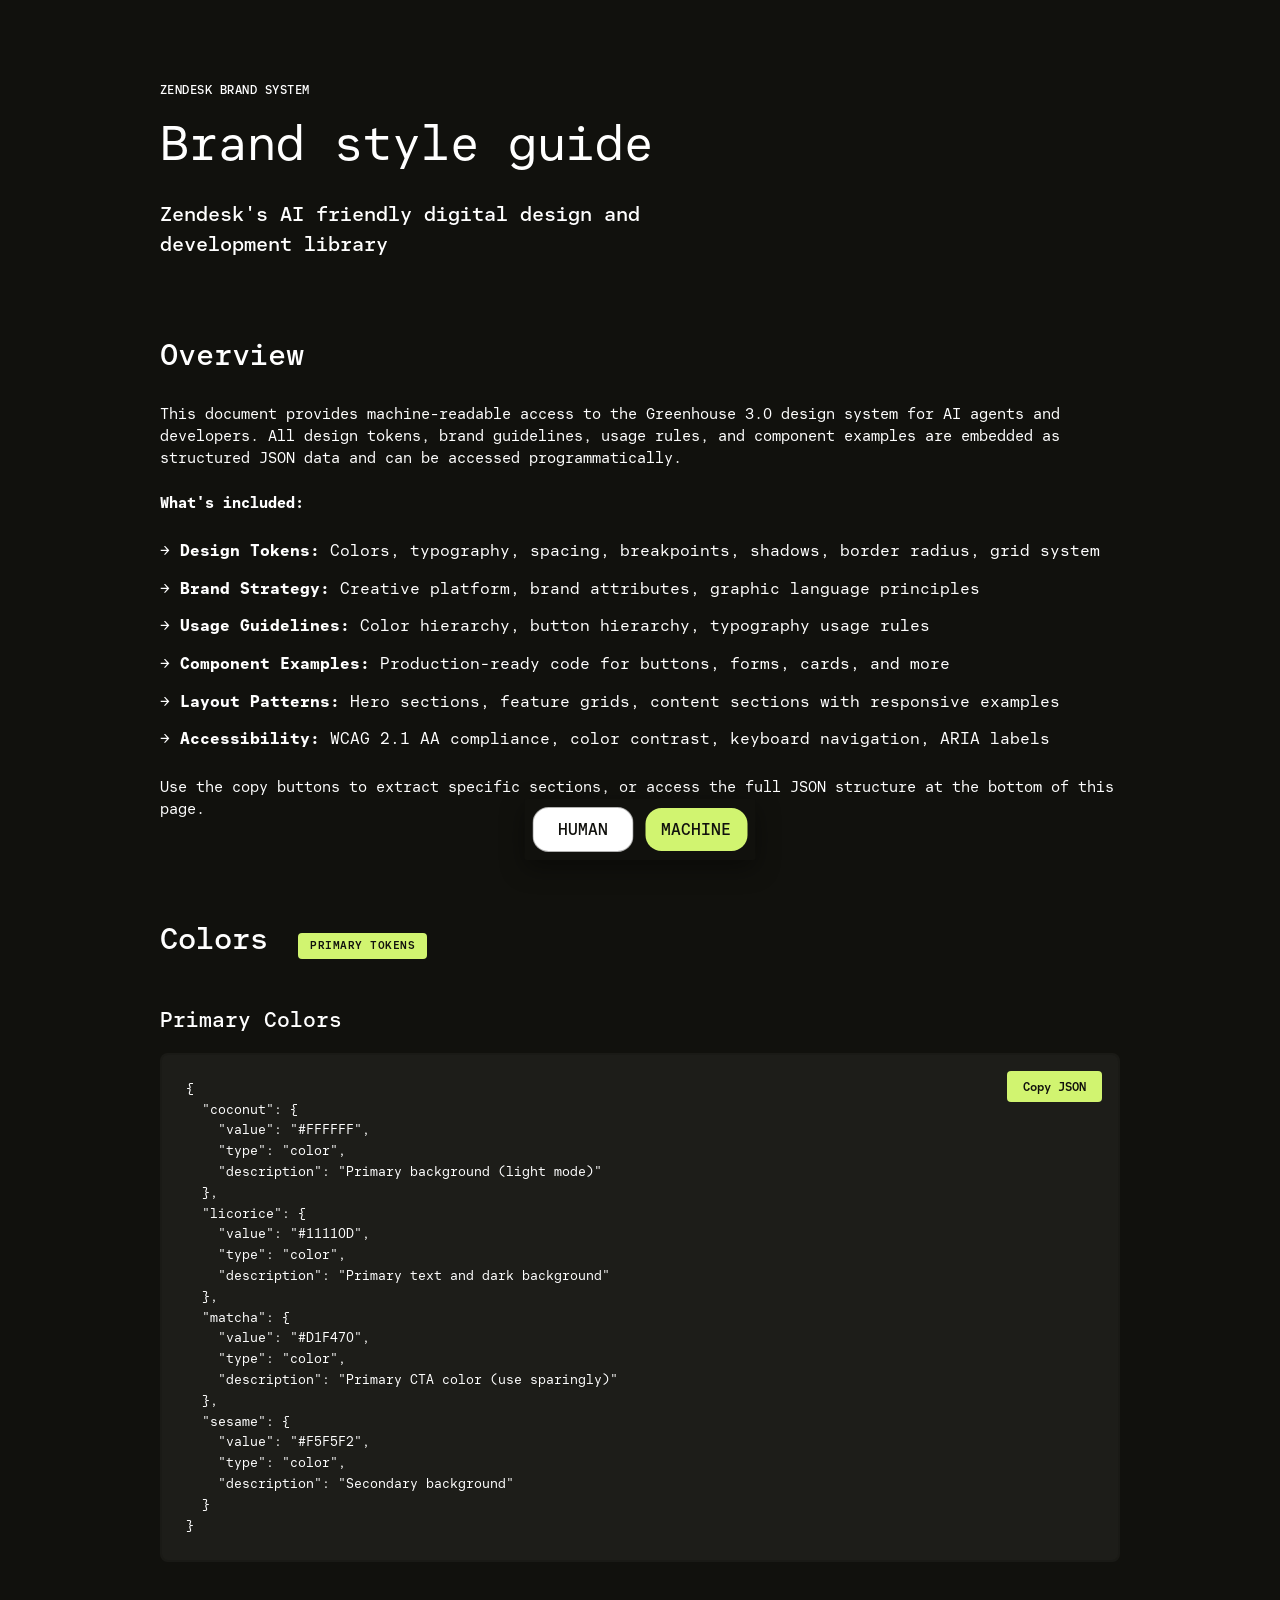
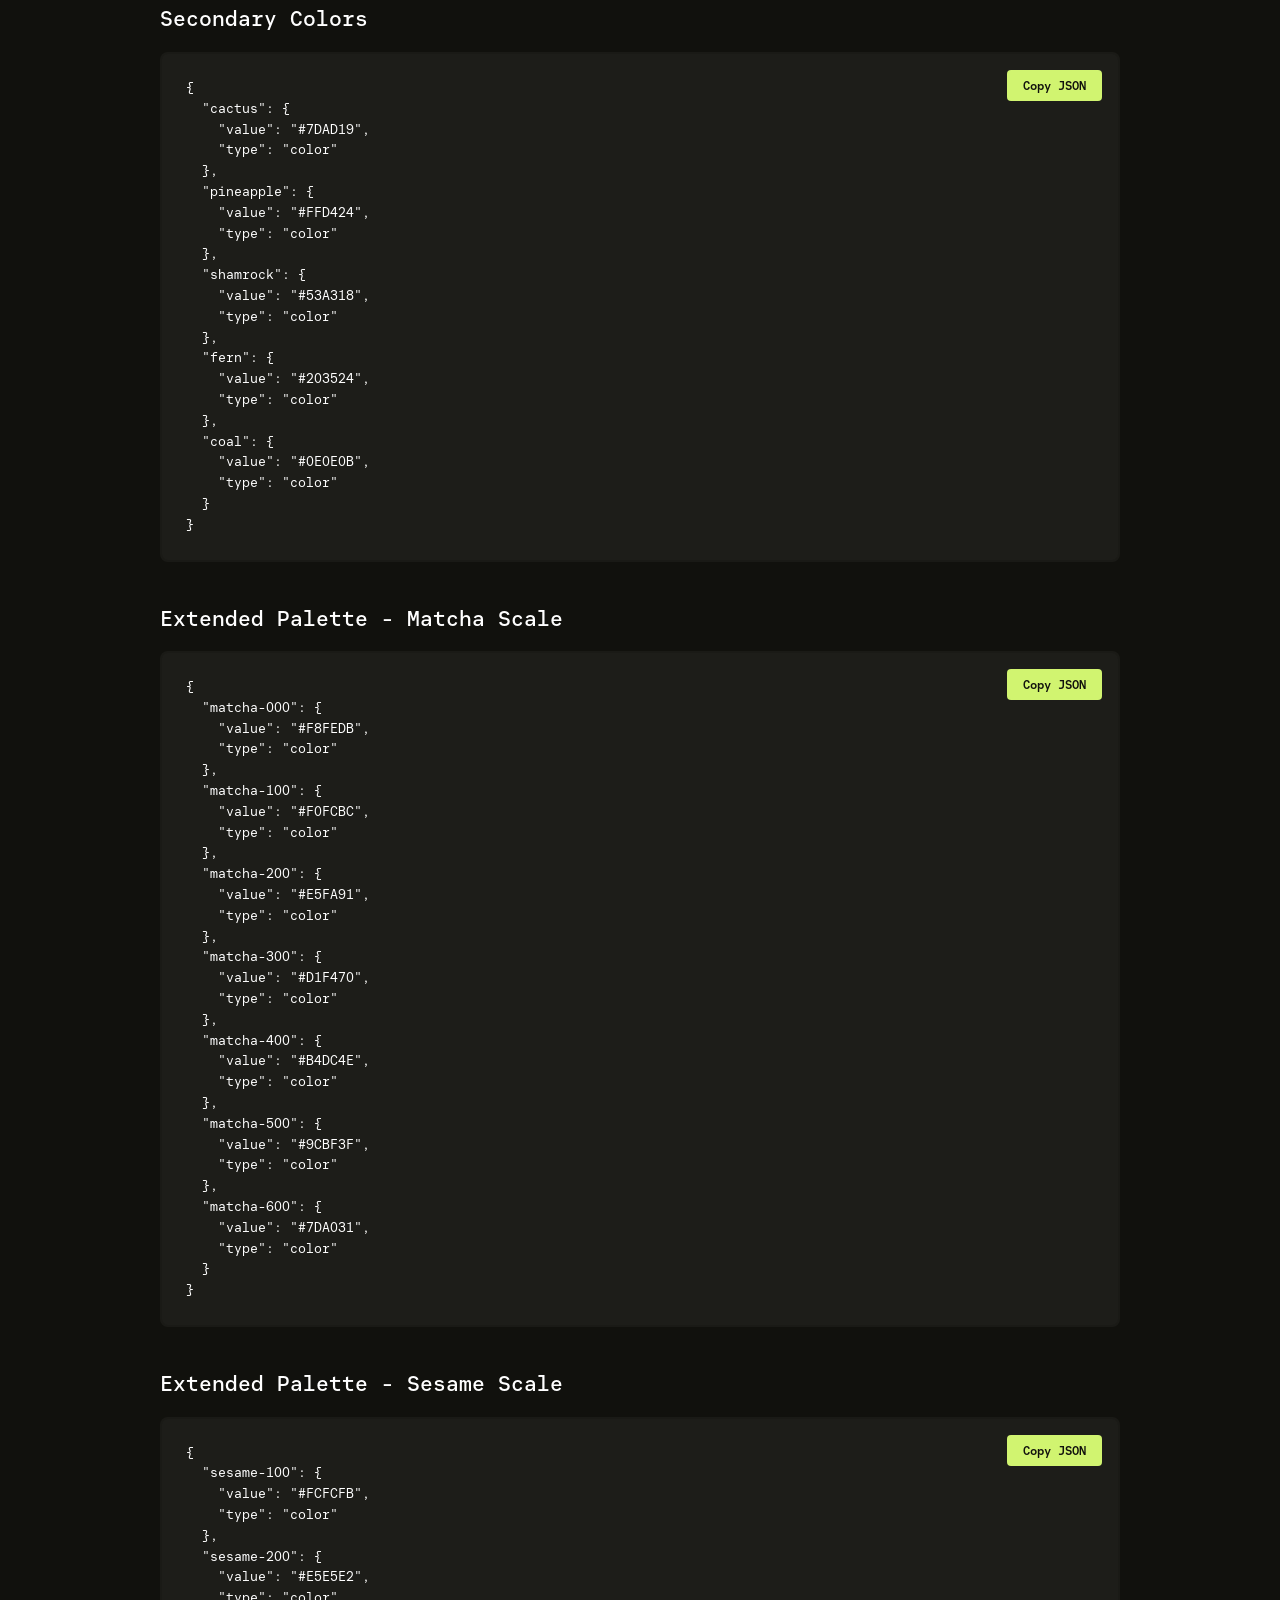
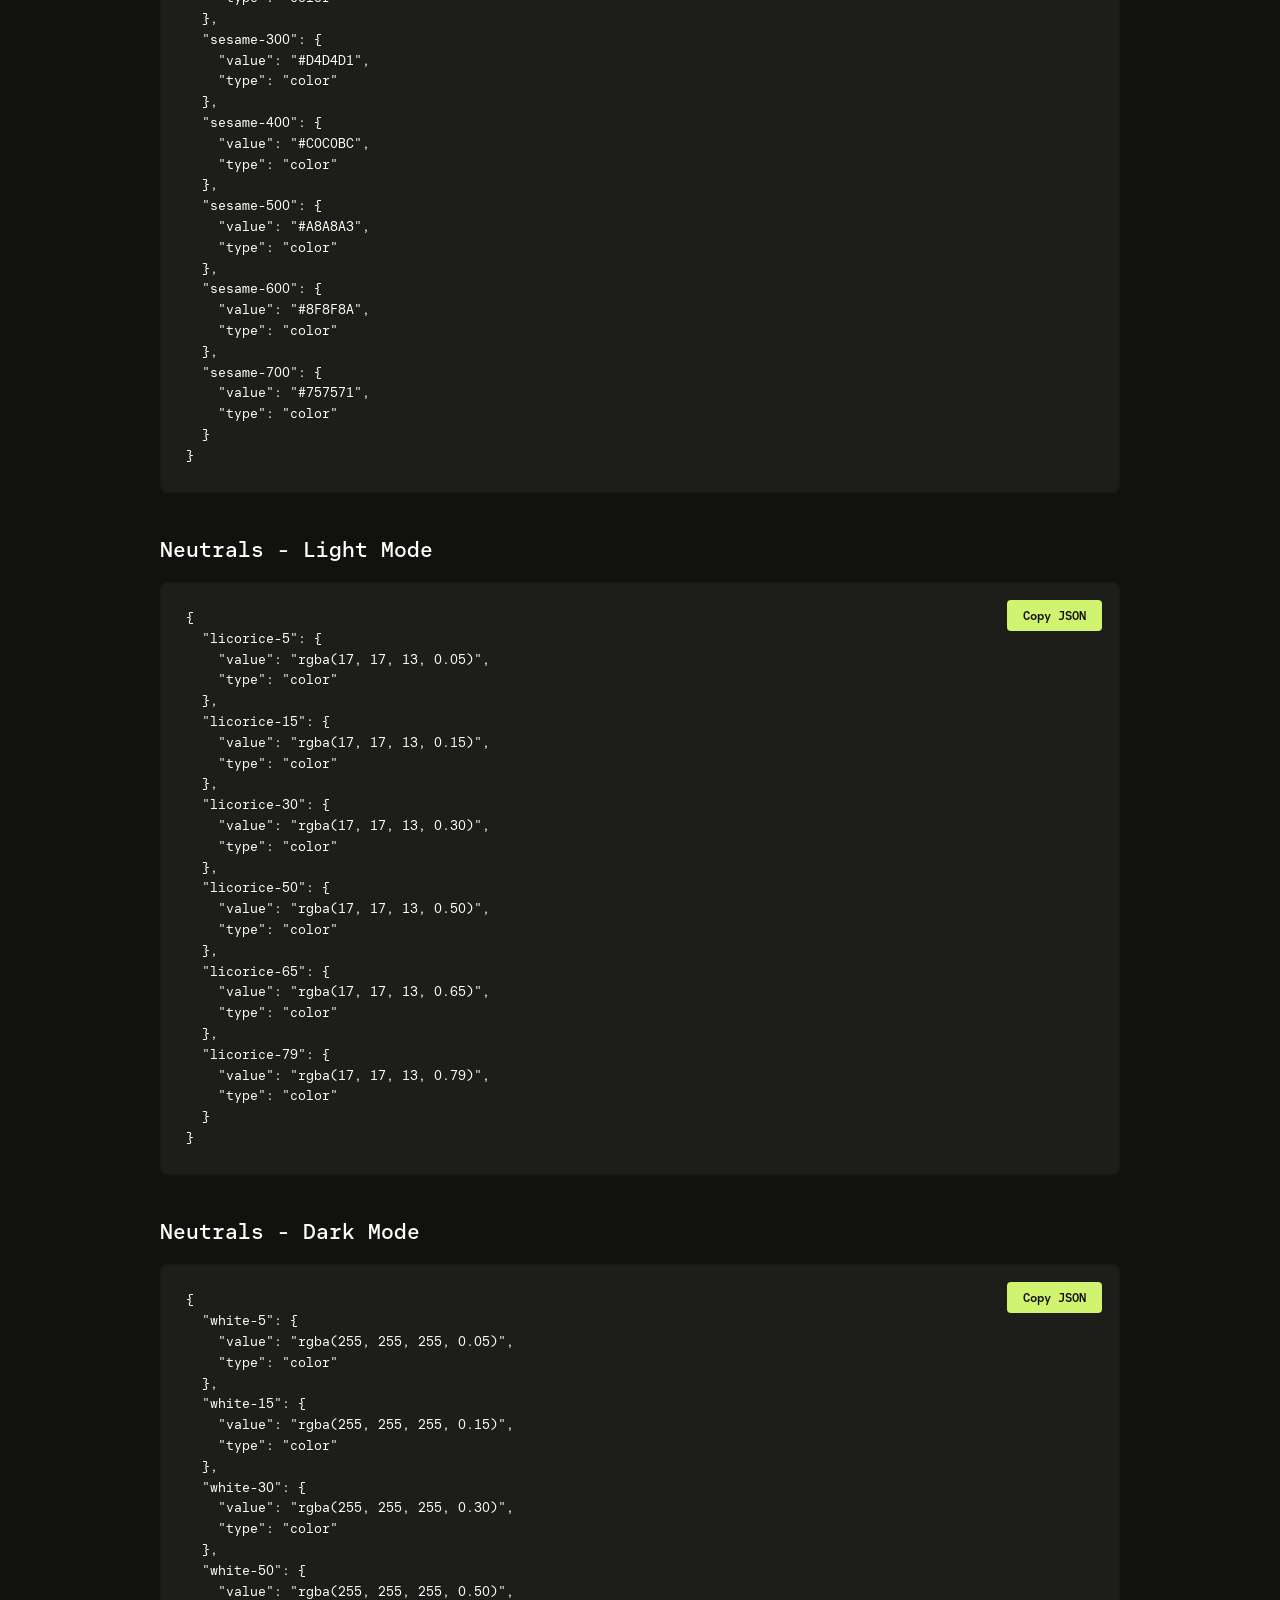
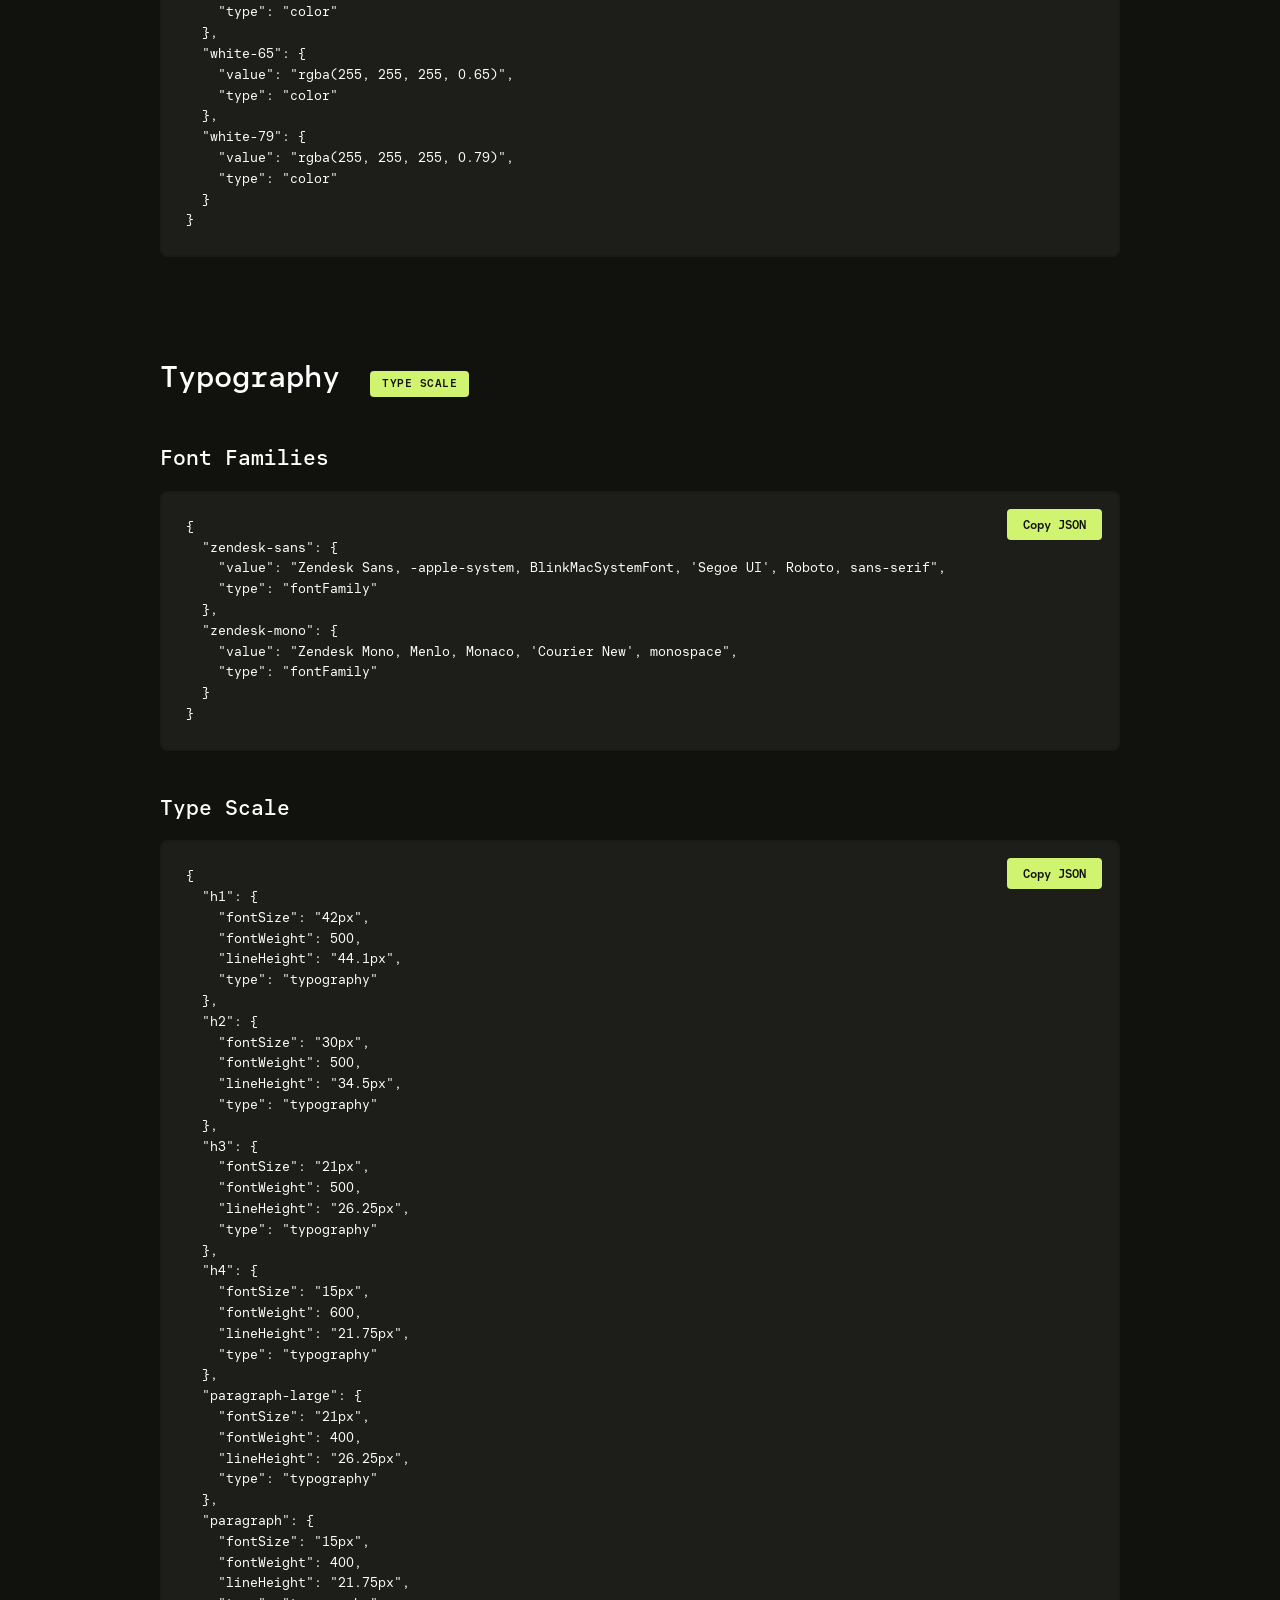
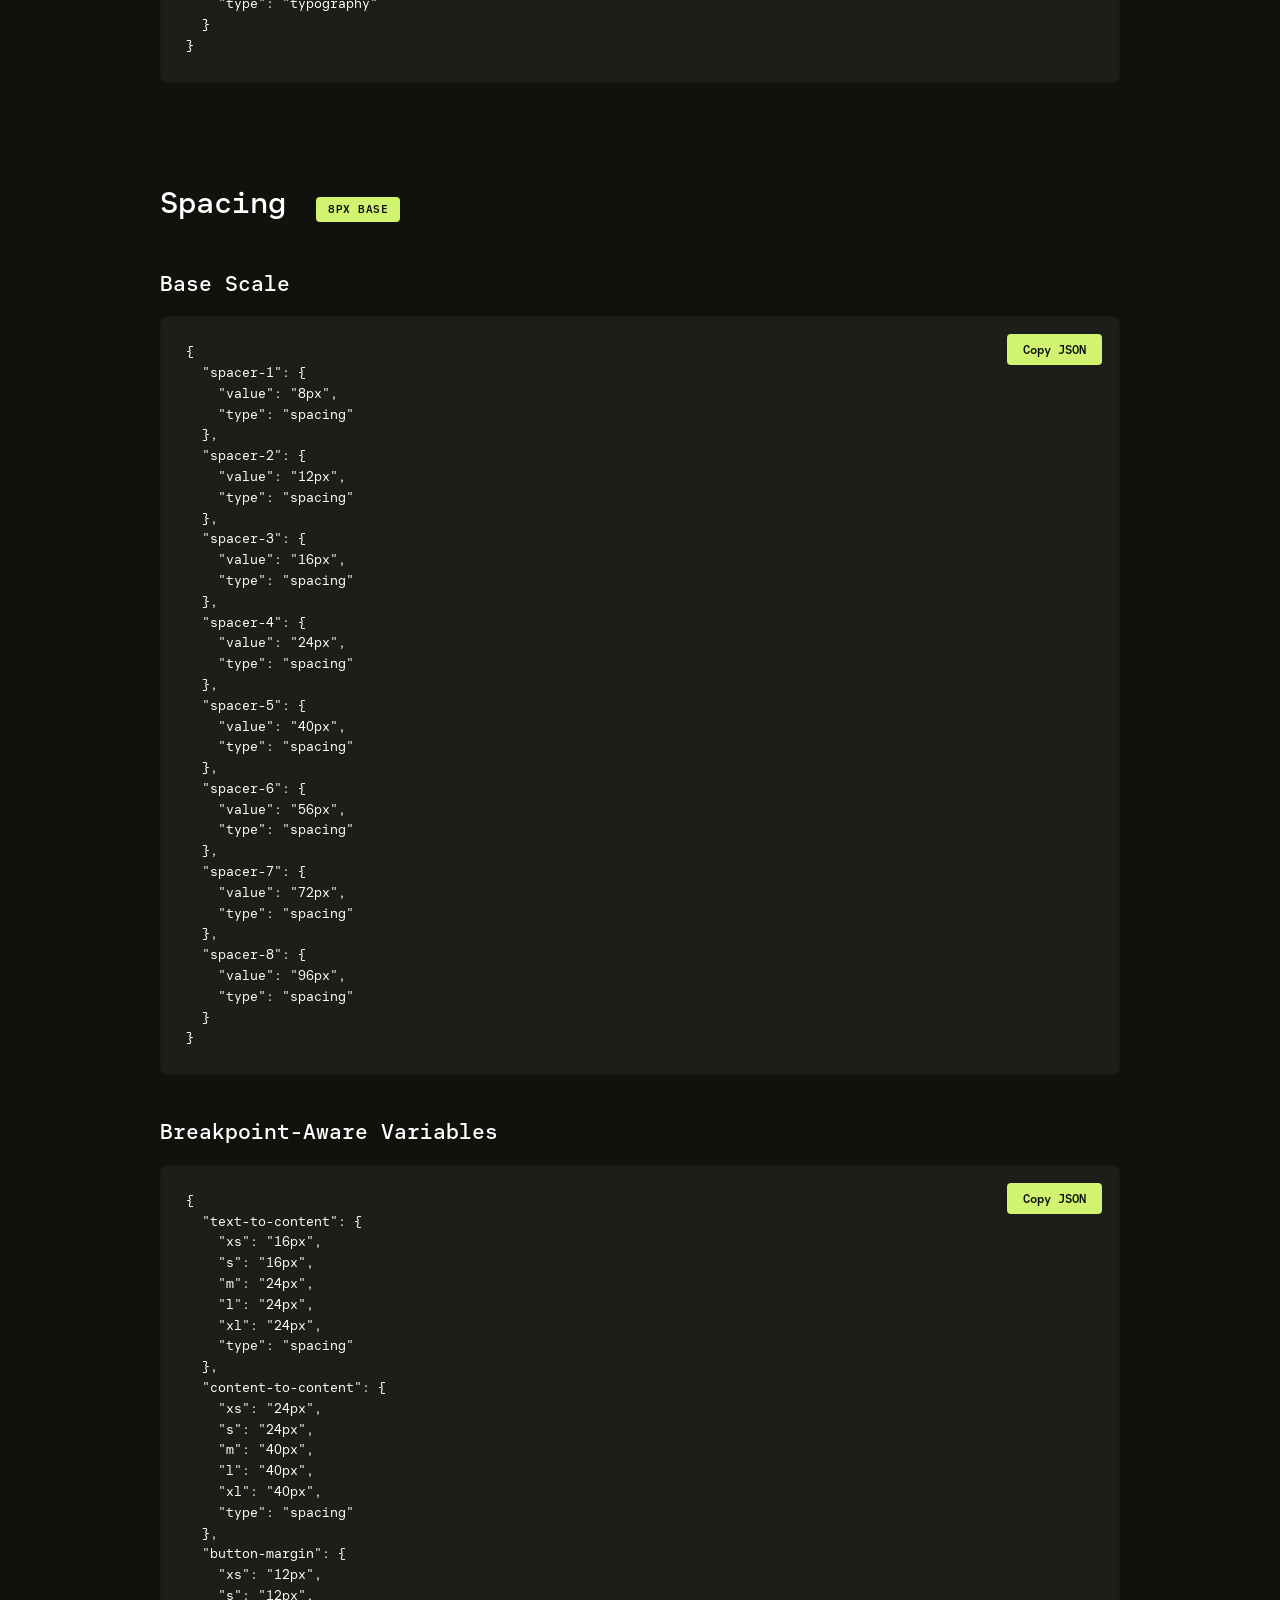
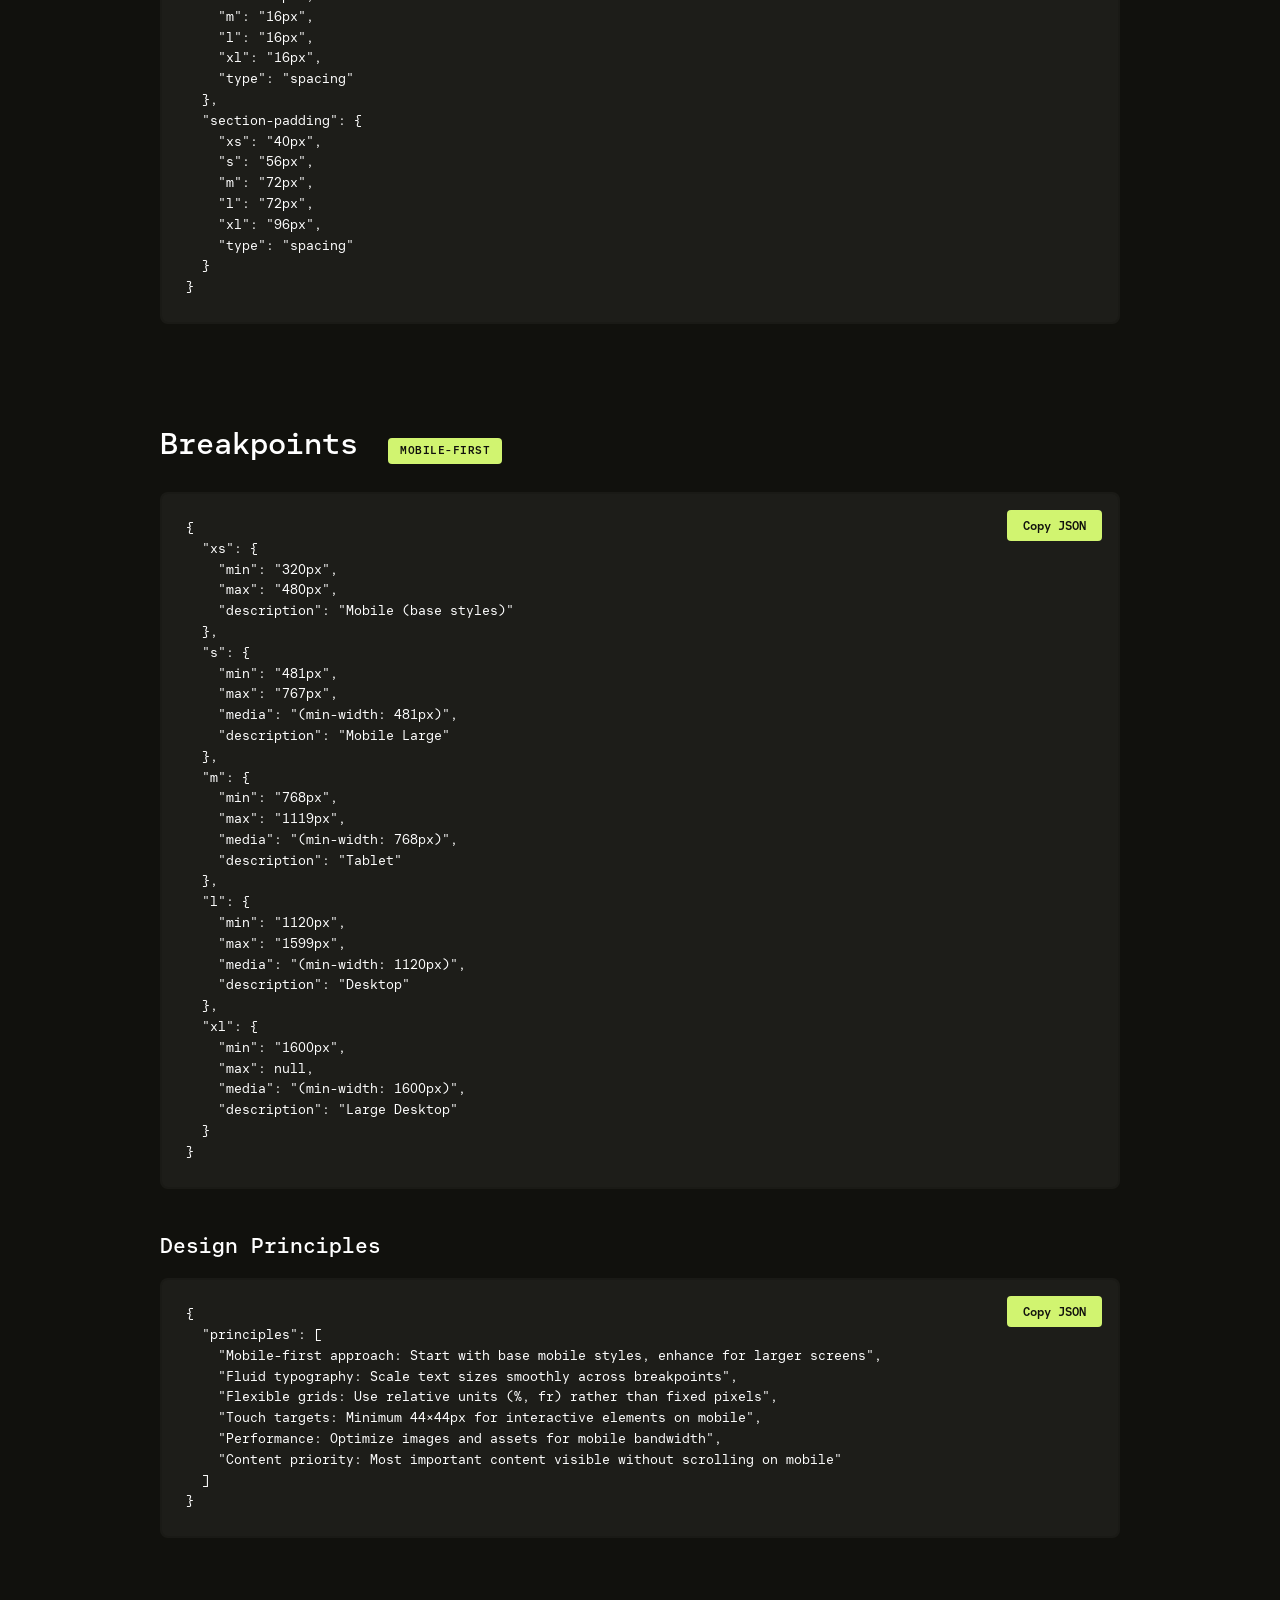
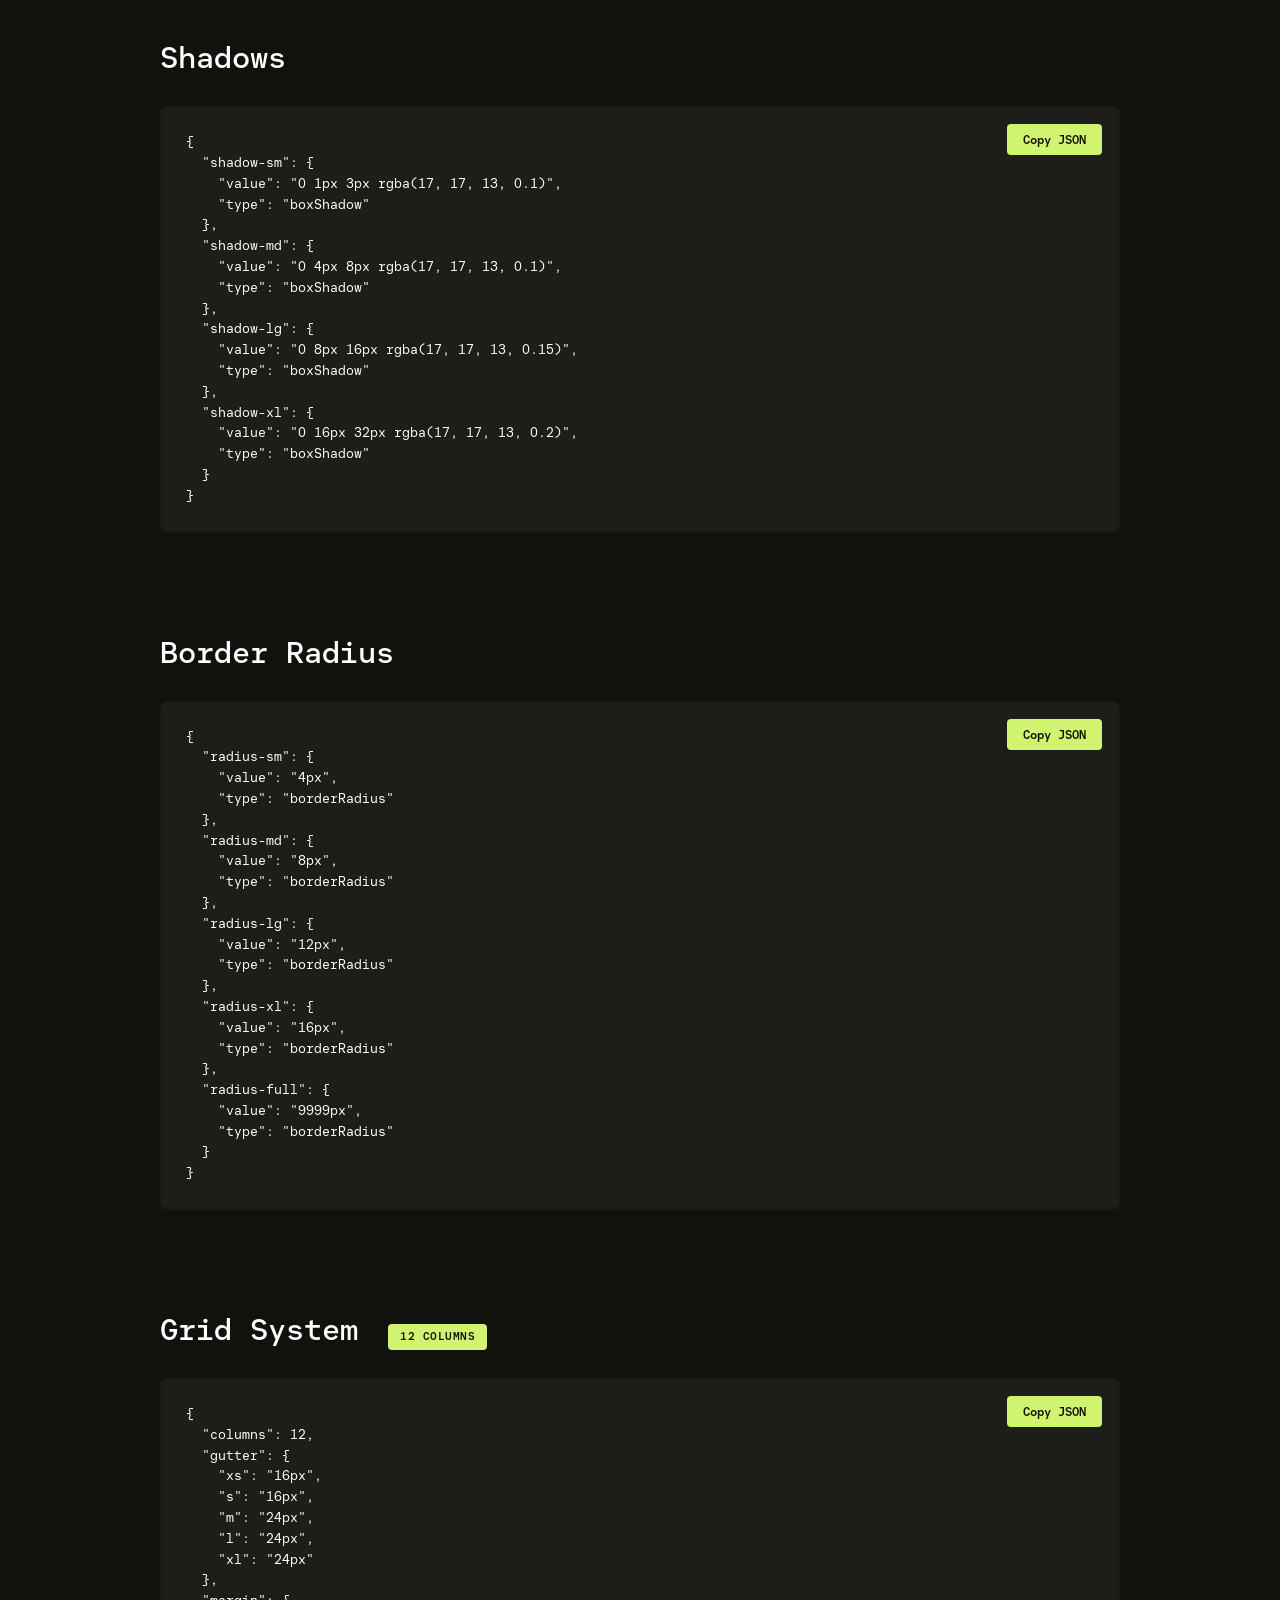
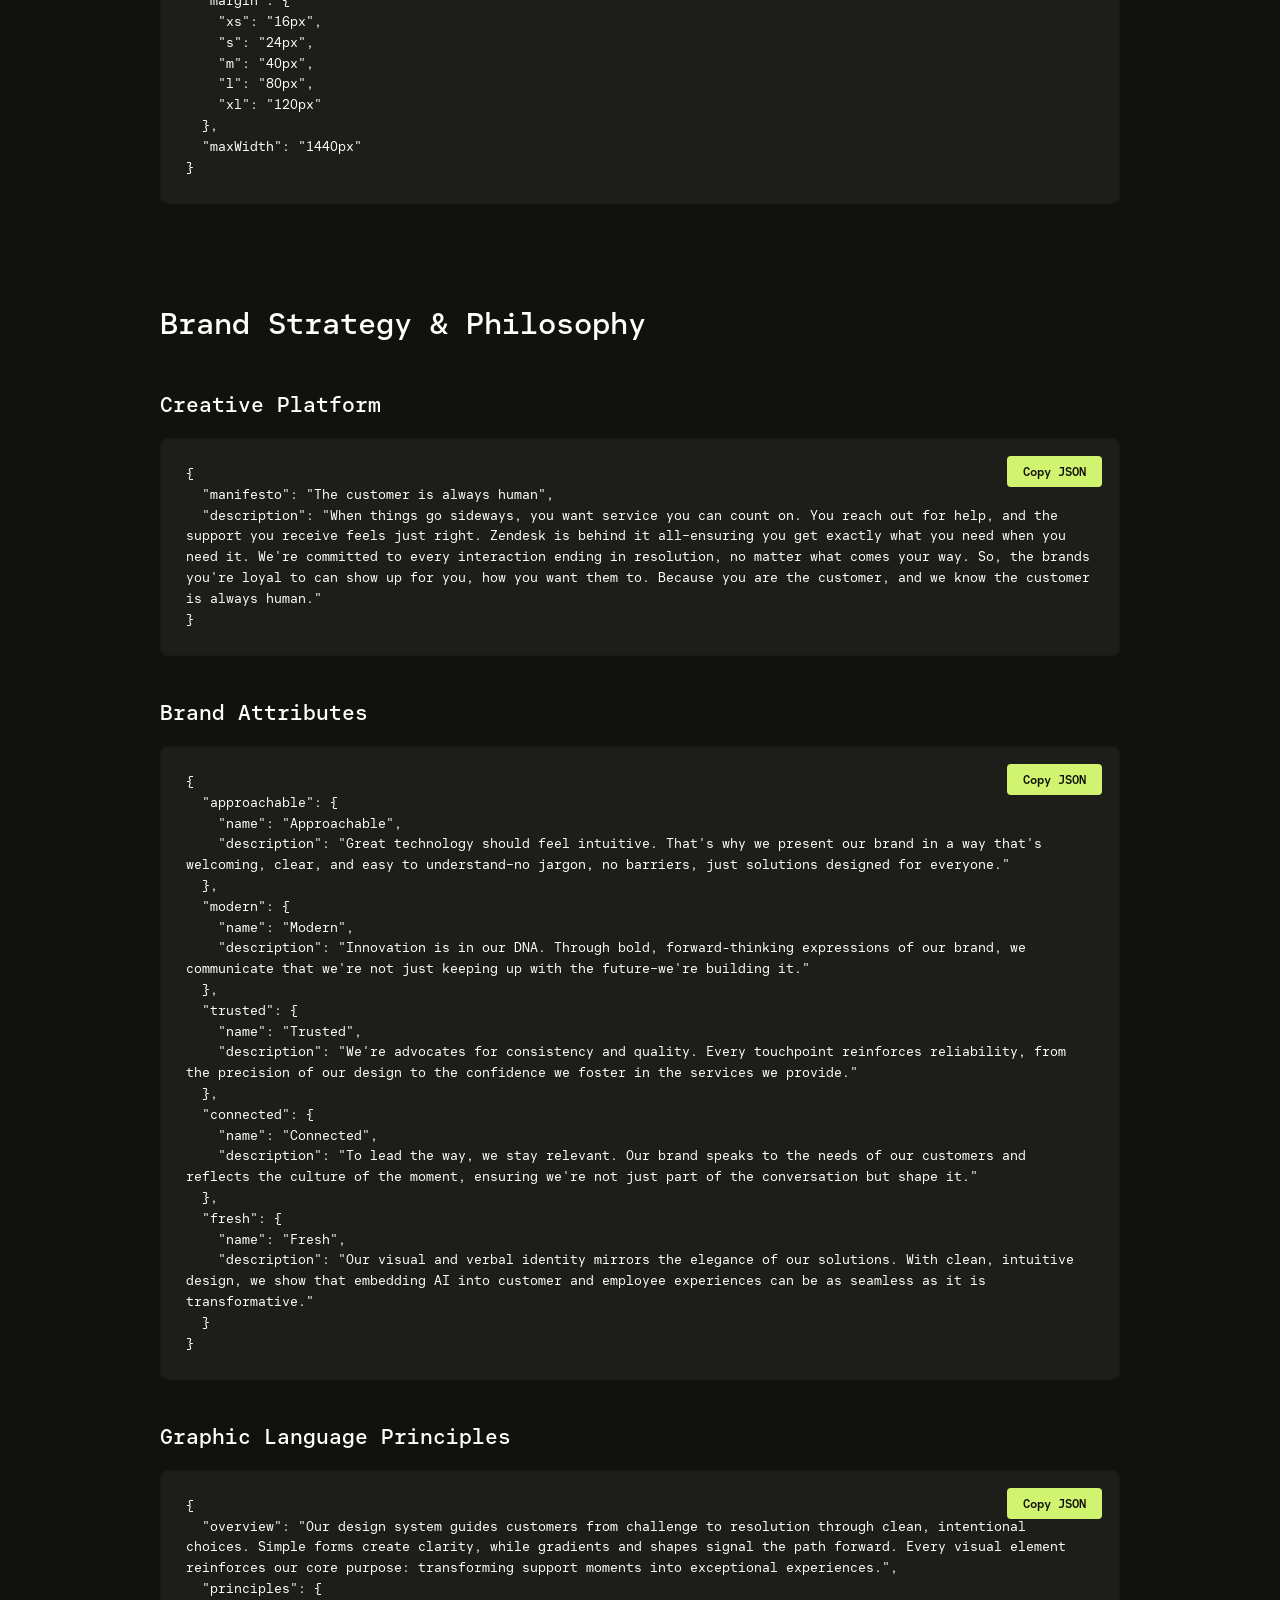
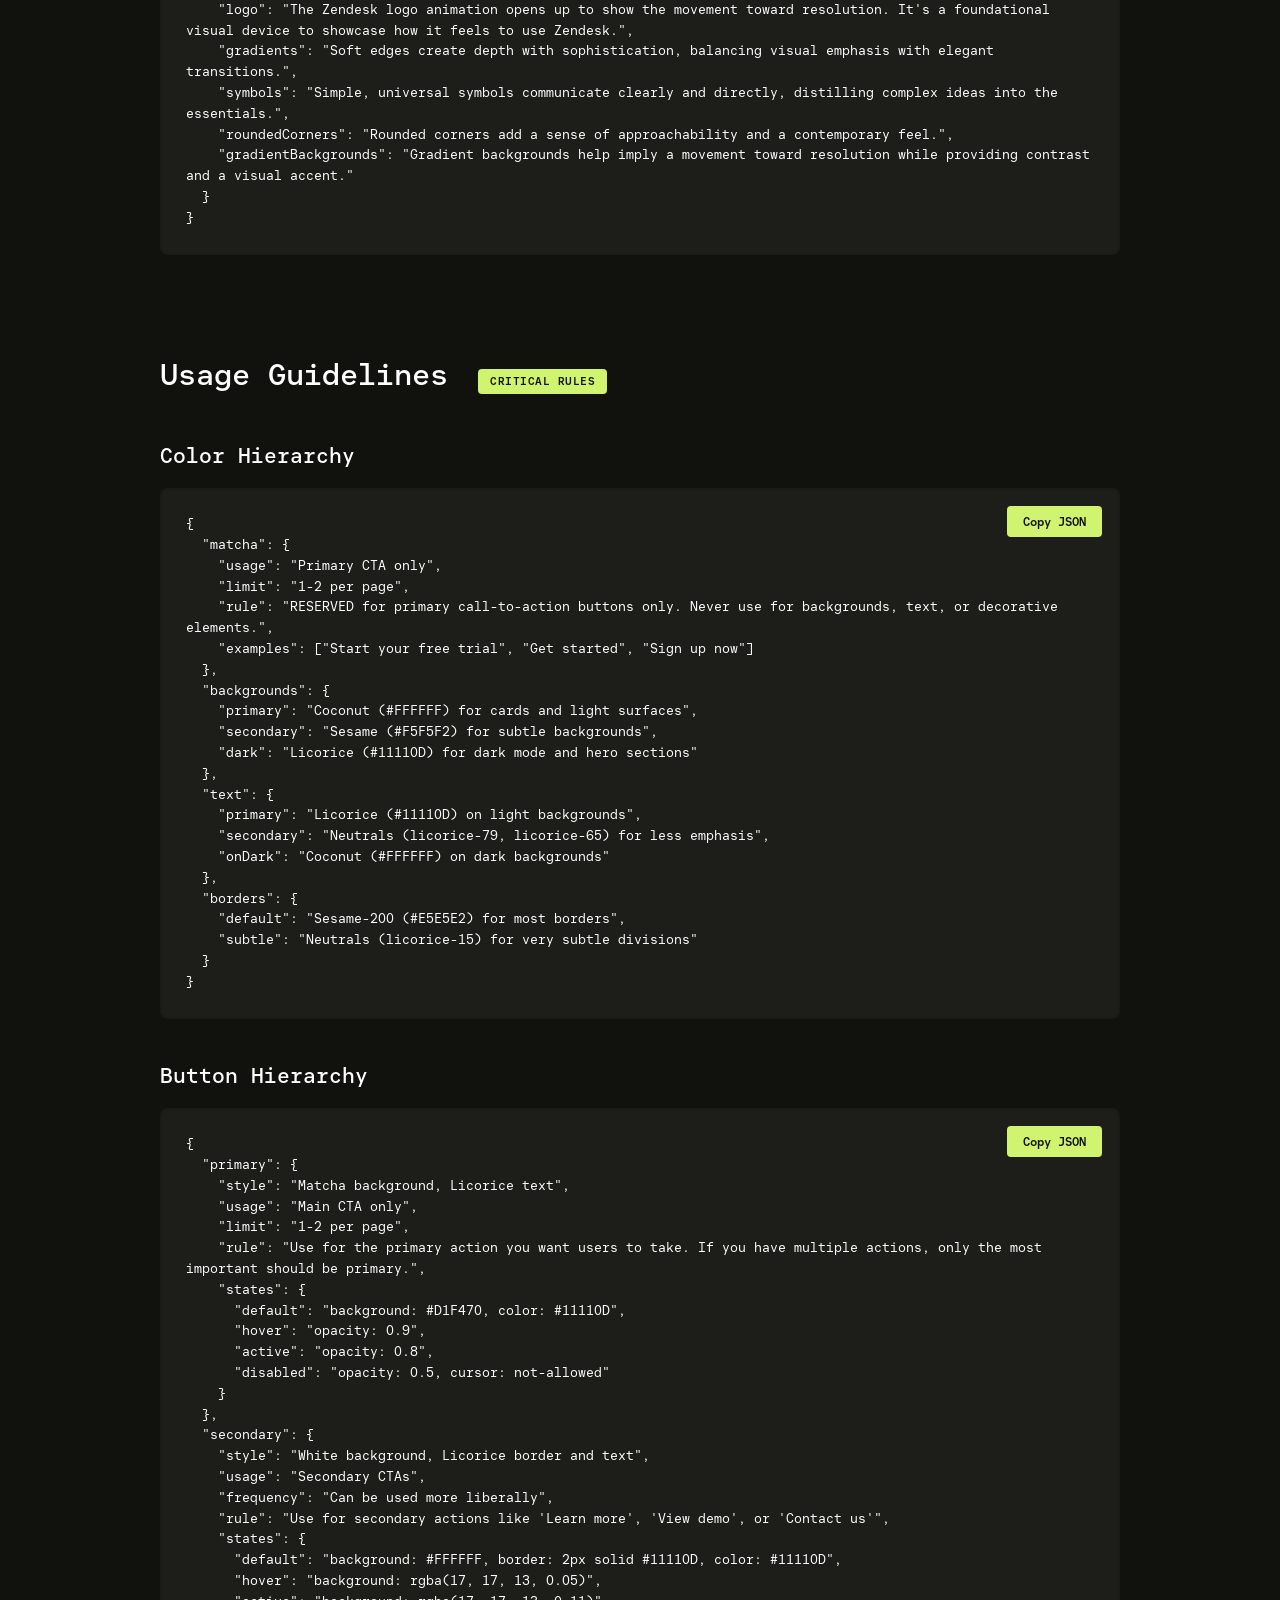
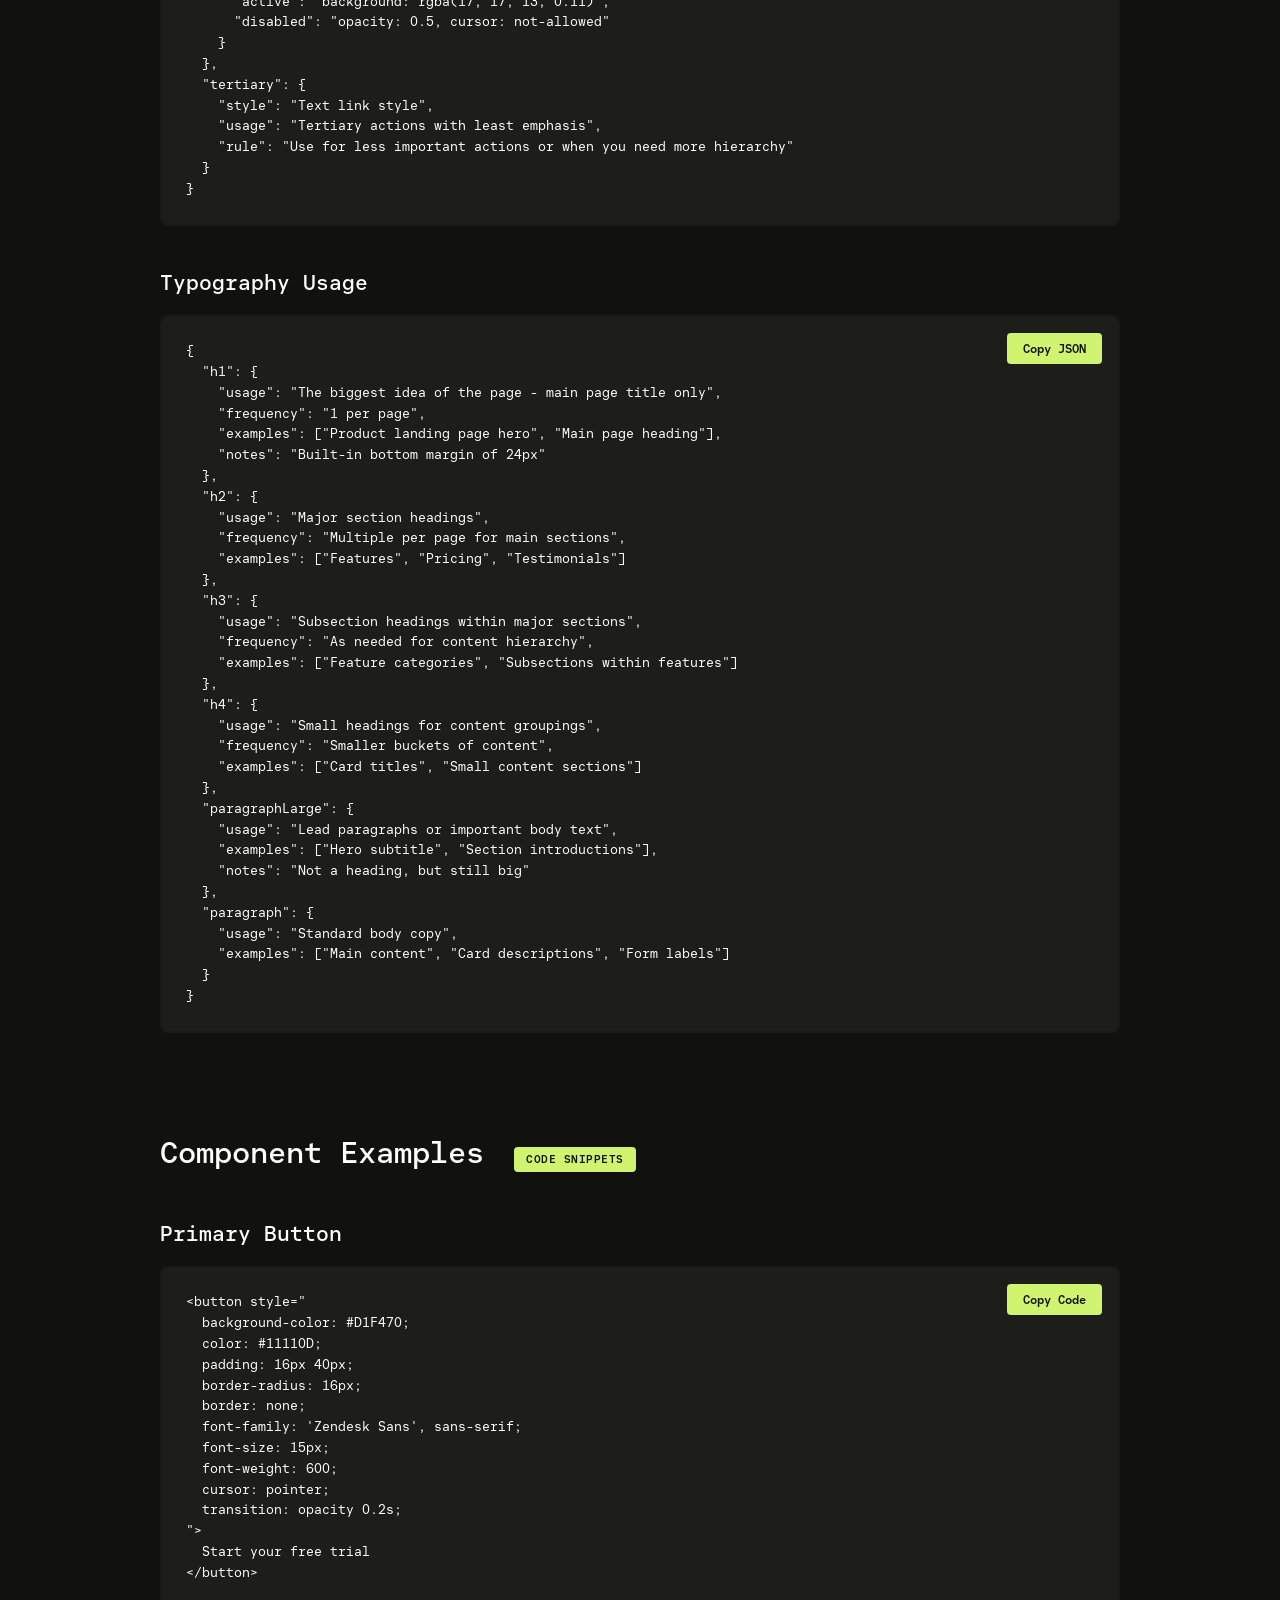
==== zendesk-brand-code-reference.html @ 62f1cc7b "Initial commit: Zendesk Brand Style Guide - Add human-readable visual reference with complete design" ====
<!DOCTYPE html>
<html lang="en">
<head>
    <meta charset="UTF-8">
    <meta name="viewport" content="width=device-width, initial-scale=1.0">
    <title>Greenhouse 3.0 Design System - Machine-Readable Reference</title>
    <style>
        @font-face {
            font-family: 'Zendesk Mono';
            src: url('fonts/zendesk-mono/ZendeskMono-Regular.woff2') format('woff2');
            font-weight: 400;
            font-style: normal;
        }
        @font-face {
            font-family: 'Zendesk Mono';
            src: url('fonts/zendesk-mono/ZendeskMono-Medium.woff2') format('woff2');
            font-weight: 500;
            font-style: normal;
        }
        @font-face {
            font-family: 'Zendesk Mono';
            src: url('fonts/zendesk-mono/ZendeskMono-SemiBold.woff2') format('woff2');
            font-weight: 600;
            font-style: normal;
        }
        @font-face {
            font-family: 'Zendesk Mono';
            src: url('fonts/zendesk-mono/ZendeskMono-Bold.woff2') format('woff2');
            font-weight: 700;
            font-style: normal;
        }

        :root {
            --color-coconut: #FFFFFF;
            --color-licorice: #11110D;
            --color-matcha: #D1F470;
            --color-sesame: #F5F5F2;
            --color-sesame-200: #E5E5E2;
            --color-licorice-79: rgba(17, 17, 13, 0.79);
            --color-licorice-65: rgba(17, 17, 13, 0.65);
            --color-licorice-15: rgba(17, 17, 13, 0.15);
        }

        * {
            margin: 0;
            padding: 0;
            box-sizing: border-box;
        }

        body {
            font-family: 'Zendesk Mono', monospace;
            background-color: var(--color-licorice);
            color: var(--color-coconut);
            line-height: 1.6;
            display: flex;
            min-height: 100vh;
        }

        .main-content {
            flex: 1;
            padding: 80px 120px 120px;
            max-width: 1200px;
            margin: 0 auto;
        }

        .header {
            margin-bottom: 72px;
        }

        .header .supertitle {
            font-family: 'Zendesk Mono', monospace;
            font-size: 12px;
            font-weight: 500;
            letter-spacing: 0.48px;
            text-transform: uppercase;
            color: var(--color-coconut);
            margin-bottom: 20px;
            display: block;
        }

        .header h1 {
            font-size: 48px;
            font-weight: 400;
            line-height: 1;
            margin-bottom: 32px;
            color: var(--color-coconut);
            white-space: nowrap;
        }

        .header .subtitle {
            font-size: 20px;
            font-weight: 500;
            line-height: 30px;
            color: var(--color-coconut);
            max-width: 600px;
        }

        .section {
            margin-bottom: 96px;
        }

        .section h2 {
            font-size: 30px;
            font-weight: 500;
            margin-bottom: 24px;
            color: var(--color-coconut);
        }

        .section h3 {
            font-size: 21px;
            font-weight: 500;
            margin-bottom: 16px;
            margin-top: 40px;
            color: var(--color-coconut);
        }

        .section p {
            font-size: 15px;
            color: var(--color-licorice-79);
            margin-bottom: 24px;
            line-height: 1.45;
        }

        #overview p {
            color: var(--color-coconut);
        }

        .code-block {
            background-color: rgba(255, 255, 255, 0.05);
            border: 2px solid var(--color-licorice-15);
            border-radius: 8px;
            padding: 24px;
            margin-bottom: 24px;
            position: relative;
        }

        .code-block pre {
            font-family: 'Zendesk Mono', monospace;
            font-size: 13px;
            line-height: 1.6;
            color: var(--color-coconut);
            overflow-x: auto;
            white-space: pre-wrap;
            word-wrap: break-word;
        }

        .copy-button {
            position: absolute;
            top: 16px;
            right: 16px;
            background-color: var(--color-matcha);
            color: var(--color-licorice);
            border: none;
            padding: 8px 16px;
            border-radius: 4px;
            font-family: 'Zendesk Mono', monospace;
            font-size: 12px;
            font-weight: 600;
            cursor: pointer;
            transition: opacity 0.2s;
        }

        .copy-button:hover {
            opacity: 0.85;
        }

        .copy-button:active {
            opacity: 0.7;
        }

        .footer {
            margin-top: 120px;
            padding-top: 40px;
            border-top: 2px solid var(--color-licorice-15);
            text-align: center;
            font-size: 13px;
            color: var(--color-licorice-65);
        }

        .badge {
            display: inline-block;
            background-color: var(--color-matcha);
            color: var(--color-licorice);
            padding: 4px 12px;
            border-radius: 4px;
            font-size: 11px;
            font-weight: 600;
            text-transform: uppercase;
            letter-spacing: 0.5px;
            margin-left: 12px;
        }

        .floating-toggle {
            position: fixed;
            bottom: 40px;
            left: 50%;
            transform: translateX(-50%);
            background-color: var(--color-licorice);
            padding: 8px;
            border-radius: 2px;
            display: flex;
            gap: 12px;
            align-items: center;
            z-index: 1000;
            box-shadow: 0 8px 24px rgba(0, 0, 0, 0.4);
        }

        .toggle-button {
            font-family: 'Zendesk Mono', monospace;
            font-size: 16px;
            font-weight: 500;
            line-height: 23px;
            padding: 10px 16px;
            border-radius: 16px;
            border: none;
            cursor: pointer;
            white-space: nowrap;
            transition: all 0.2s;
            text-decoration: none;
            display: inline-block;
            min-width: 101px;
            text-align: center;
        }

        .toggle-button.active {
            background-color: var(--color-matcha);
            color: var(--color-licorice);
        }

        .toggle-button.inactive {
            background-color: var(--color-coconut);
            color: var(--color-licorice);
            border: 1px solid rgba(17, 17, 13, 0.32);
        }

        .toggle-button:hover {
            opacity: 0.9;
        }
    </style>
</head>
<body>
    <div class="main-content">
        <div class="header">
            <p class="supertitle">ZENDESK BRAND SYSTEM</p>
            <h1>Brand style guide</h1>
            <p class="subtitle">Zendesk's AI friendly digital design and development library</p>
        </div>

        <section id="overview" class="section">
            <h2>Overview</h2>
            <p>This document provides machine-readable access to the Greenhouse 3.0 design system for AI agents and developers. All design tokens, brand guidelines, usage rules, and component examples are embedded as structured JSON data and can be accessed programmatically.</p>

            <p style="margin-top: 24px;"><strong>What's included:</strong></p>
            <ul style="list-style: none; padding: 0; margin-top: 16px; color: var(--color-coconut);">
                <li style="margin-bottom: 12px;">→ <strong>Design Tokens:</strong> Colors, typography, spacing, breakpoints, shadows, border radius, grid system</li>
                <li style="margin-bottom: 12px;">→ <strong>Brand Strategy:</strong> Creative platform, brand attributes, graphic language principles</li>
                <li style="margin-bottom: 12px;">→ <strong>Usage Guidelines:</strong> Color hierarchy, button hierarchy, typography usage rules</li>
                <li style="margin-bottom: 12px;">→ <strong>Component Examples:</strong> Production-ready code for buttons, forms, cards, and more</li>
                <li style="margin-bottom: 12px;">→ <strong>Layout Patterns:</strong> Hero sections, feature grids, content sections with responsive examples</li>
                <li style="margin-bottom: 12px;">→ <strong>Accessibility:</strong> WCAG 2.1 AA compliance, color contrast, keyboard navigation, ARIA labels</li>
            </ul>

            <p style="margin-top: 24px;">Use the copy buttons to extract specific sections, or access the full JSON structure at the bottom of this page.</p>
        </section>

        <section id="colors" class="section">
            <h2>Colors <span class="badge">Primary Tokens</span></h2>

            <h3>Primary Colors</h3>
            <div class="code-block">
                <button class="copy-button" onclick="copyToClipboard('colors-primary')">Copy JSON</button>
                <pre id="colors-primary">{
  "coconut": {
    "value": "#FFFFFF",
    "type": "color",
    "description": "Primary background (light mode)"
  },
  "licorice": {
    "value": "#11110D",
    "type": "color",
    "description": "Primary text and dark background"
  },
  "matcha": {
    "value": "#D1F470",
    "type": "color",
    "description": "Primary CTA color (use sparingly)"
  },
  "sesame": {
    "value": "#F5F5F2",
    "type": "color",
    "description": "Secondary background"
  }
}</pre>
            </div>

            <h3>Secondary Colors</h3>
            <div class="code-block">
                <button class="copy-button" onclick="copyToClipboard('colors-secondary')">Copy JSON</button>
                <pre id="colors-secondary">{
  "cactus": {
    "value": "#7DAD19",
    "type": "color"
  },
  "pineapple": {
    "value": "#FFD424",
    "type": "color"
  },
  "shamrock": {
    "value": "#53A318",
    "type": "color"
  },
  "fern": {
    "value": "#203524",
    "type": "color"
  },
  "coal": {
    "value": "#0E0E0B",
    "type": "color"
  }
}</pre>
            </div>

            <h3>Extended Palette - Matcha Scale</h3>
            <div class="code-block">
                <button class="copy-button" onclick="copyToClipboard('colors-matcha-scale')">Copy JSON</button>
                <pre id="colors-matcha-scale">{
  "matcha-000": {
    "value": "#F8FEDB",
    "type": "color"
  },
  "matcha-100": {
    "value": "#F0FCBC",
    "type": "color"
  },
  "matcha-200": {
    "value": "#E5FA91",
    "type": "color"
  },
  "matcha-300": {
    "value": "#D1F470",
    "type": "color"
  },
  "matcha-400": {
    "value": "#B4DC4E",
    "type": "color"
  },
  "matcha-500": {
    "value": "#9CBF3F",
    "type": "color"
  },
  "matcha-600": {
    "value": "#7DA031",
    "type": "color"
  }
}</pre>
            </div>

            <h3>Extended Palette - Sesame Scale</h3>
            <div class="code-block">
                <button class="copy-button" onclick="copyToClipboard('colors-sesame-scale')">Copy JSON</button>
                <pre id="colors-sesame-scale">{
  "sesame-100": {
    "value": "#FCFCFB",
    "type": "color"
  },
  "sesame-200": {
    "value": "#E5E5E2",
    "type": "color"
  },
  "sesame-300": {
    "value": "#D4D4D1",
    "type": "color"
  },
  "sesame-400": {
    "value": "#C0C0BC",
    "type": "color"
  },
  "sesame-500": {
    "value": "#A8A8A3",
    "type": "color"
  },
  "sesame-600": {
    "value": "#8F8F8A",
    "type": "color"
  },
  "sesame-700": {
    "value": "#757571",
    "type": "color"
  }
}</pre>
            </div>

            <h3>Neutrals - Light Mode</h3>
            <div class="code-block">
                <button class="copy-button" onclick="copyToClipboard('colors-neutrals-light')">Copy JSON</button>
                <pre id="colors-neutrals-light">{
  "licorice-5": {
    "value": "rgba(17, 17, 13, 0.05)",
    "type": "color"
  },
  "licorice-15": {
    "value": "rgba(17, 17, 13, 0.15)",
    "type": "color"
  },
  "licorice-30": {
    "value": "rgba(17, 17, 13, 0.30)",
    "type": "color"
  },
  "licorice-50": {
    "value": "rgba(17, 17, 13, 0.50)",
    "type": "color"
  },
  "licorice-65": {
    "value": "rgba(17, 17, 13, 0.65)",
    "type": "color"
  },
  "licorice-79": {
    "value": "rgba(17, 17, 13, 0.79)",
    "type": "color"
  }
}</pre>
            </div>

            <h3>Neutrals - Dark Mode</h3>
            <div class="code-block">
                <button class="copy-button" onclick="copyToClipboard('colors-neutrals-dark')">Copy JSON</button>
                <pre id="colors-neutrals-dark">{
  "white-5": {
    "value": "rgba(255, 255, 255, 0.05)",
    "type": "color"
  },
  "white-15": {
    "value": "rgba(255, 255, 255, 0.15)",
    "type": "color"
  },
  "white-30": {
    "value": "rgba(255, 255, 255, 0.30)",
    "type": "color"
  },
  "white-50": {
    "value": "rgba(255, 255, 255, 0.50)",
    "type": "color"
  },
  "white-65": {
    "value": "rgba(255, 255, 255, 0.65)",
    "type": "color"
  },
  "white-79": {
    "value": "rgba(255, 255, 255, 0.79)",
    "type": "color"
  }
}</pre>
            </div>
        </section>

        <section id="typography" class="section">
            <h2>Typography <span class="badge">Type Scale</span></h2>

            <h3>Font Families</h3>
            <div class="code-block">
                <button class="copy-button" onclick="copyToClipboard('type-families')">Copy JSON</button>
                <pre id="type-families">{
  "zendesk-sans": {
    "value": "Zendesk Sans, -apple-system, BlinkMacSystemFont, 'Segoe UI', Roboto, sans-serif",
    "type": "fontFamily"
  },
  "zendesk-mono": {
    "value": "Zendesk Mono, Menlo, Monaco, 'Courier New', monospace",
    "type": "fontFamily"
  }
}</pre>
            </div>

            <h3>Type Scale</h3>
            <div class="code-block">
                <button class="copy-button" onclick="copyToClipboard('type-scale')">Copy JSON</button>
                <pre id="type-scale">{
  "h1": {
    "fontSize": "42px",
    "fontWeight": 500,
    "lineHeight": "44.1px",
    "type": "typography"
  },
  "h2": {
    "fontSize": "30px",
    "fontWeight": 500,
    "lineHeight": "34.5px",
    "type": "typography"
  },
  "h3": {
    "fontSize": "21px",
    "fontWeight": 500,
    "lineHeight": "26.25px",
    "type": "typography"
  },
  "h4": {
    "fontSize": "15px",
    "fontWeight": 600,
    "lineHeight": "21.75px",
    "type": "typography"
  },
  "paragraph-large": {
    "fontSize": "21px",
    "fontWeight": 400,
    "lineHeight": "26.25px",
    "type": "typography"
  },
  "paragraph": {
    "fontSize": "15px",
    "fontWeight": 400,
    "lineHeight": "21.75px",
    "type": "typography"
  }
}</pre>
            </div>
        </section>

        <section id="spacing" class="section">
            <h2>Spacing <span class="badge">8px Base</span></h2>

            <h3>Base Scale</h3>
            <div class="code-block">
                <button class="copy-button" onclick="copyToClipboard('spacing-base')">Copy JSON</button>
                <pre id="spacing-base">{
  "spacer-1": {
    "value": "8px",
    "type": "spacing"
  },
  "spacer-2": {
    "value": "12px",
    "type": "spacing"
  },
  "spacer-3": {
    "value": "16px",
    "type": "spacing"
  },
  "spacer-4": {
    "value": "24px",
    "type": "spacing"
  },
  "spacer-5": {
    "value": "40px",
    "type": "spacing"
  },
  "spacer-6": {
    "value": "56px",
    "type": "spacing"
  },
  "spacer-7": {
    "value": "72px",
    "type": "spacing"
  },
  "spacer-8": {
    "value": "96px",
    "type": "spacing"
  }
}</pre>
            </div>

            <h3>Breakpoint-Aware Variables</h3>
            <div class="code-block">
                <button class="copy-button" onclick="copyToClipboard('spacing-breakpoint')">Copy JSON</button>
                <pre id="spacing-breakpoint">{
  "text-to-content": {
    "xs": "16px",
    "s": "16px",
    "m": "24px",
    "l": "24px",
    "xl": "24px",
    "type": "spacing"
  },
  "content-to-content": {
    "xs": "24px",
    "s": "24px",
    "m": "40px",
    "l": "40px",
    "xl": "40px",
    "type": "spacing"
  },
  "button-margin": {
    "xs": "12px",
    "s": "12px",
    "m": "16px",
    "l": "16px",
    "xl": "16px",
    "type": "spacing"
  },
  "section-padding": {
    "xs": "40px",
    "s": "56px",
    "m": "72px",
    "l": "72px",
    "xl": "96px",
    "type": "spacing"
  }
}</pre>
            </div>
        </section>

        <section id="breakpoints" class="section">
            <h2>Breakpoints <span class="badge">Mobile-First</span></h2>
            <div class="code-block">
                <button class="copy-button" onclick="copyToClipboard('breakpoints')">Copy JSON</button>
                <pre id="breakpoints">{
  "xs": {
    "min": "320px",
    "max": "480px",
    "description": "Mobile (base styles)"
  },
  "s": {
    "min": "481px",
    "max": "767px",
    "media": "(min-width: 481px)",
    "description": "Mobile Large"
  },
  "m": {
    "min": "768px",
    "max": "1119px",
    "media": "(min-width: 768px)",
    "description": "Tablet"
  },
  "l": {
    "min": "1120px",
    "max": "1599px",
    "media": "(min-width: 1120px)",
    "description": "Desktop"
  },
  "xl": {
    "min": "1600px",
    "max": null,
    "media": "(min-width: 1600px)",
    "description": "Large Desktop"
  }
}</pre>
            </div>

            <h3>Design Principles</h3>
            <div class="code-block">
                <button class="copy-button" onclick="copyToClipboard('breakpoint-principles')">Copy JSON</button>
                <pre id="breakpoint-principles">{
  "principles": [
    "Mobile-first approach: Start with base mobile styles, enhance for larger screens",
    "Fluid typography: Scale text sizes smoothly across breakpoints",
    "Flexible grids: Use relative units (%, fr) rather than fixed pixels",
    "Touch targets: Minimum 44x44px for interactive elements on mobile",
    "Performance: Optimize images and assets for mobile bandwidth",
    "Content priority: Most important content visible without scrolling on mobile"
  ]
}</pre>
            </div>
        </section>

        <section id="shadows" class="section">
            <h2>Shadows</h2>
            <div class="code-block">
                <button class="copy-button" onclick="copyToClipboard('shadows')">Copy JSON</button>
                <pre id="shadows">{
  "shadow-sm": {
    "value": "0 1px 3px rgba(17, 17, 13, 0.1)",
    "type": "boxShadow"
  },
  "shadow-md": {
    "value": "0 4px 8px rgba(17, 17, 13, 0.1)",
    "type": "boxShadow"
  },
  "shadow-lg": {
    "value": "0 8px 16px rgba(17, 17, 13, 0.15)",
    "type": "boxShadow"
  },
  "shadow-xl": {
    "value": "0 16px 32px rgba(17, 17, 13, 0.2)",
    "type": "boxShadow"
  }
}</pre>
            </div>
        </section>

        <section id="radius" class="section">
            <h2>Border Radius</h2>
            <div class="code-block">
                <button class="copy-button" onclick="copyToClipboard('radius')">Copy JSON</button>
                <pre id="radius">{
  "radius-sm": {
    "value": "4px",
    "type": "borderRadius"
  },
  "radius-md": {
    "value": "8px",
    "type": "borderRadius"
  },
  "radius-lg": {
    "value": "12px",
    "type": "borderRadius"
  },
  "radius-xl": {
    "value": "16px",
    "type": "borderRadius"
  },
  "radius-full": {
    "value": "9999px",
    "type": "borderRadius"
  }
}</pre>
            </div>
        </section>

        <section id="grid" class="section">
            <h2>Grid System <span class="badge">12 Columns</span></h2>
            <div class="code-block">
                <button class="copy-button" onclick="copyToClipboard('grid')">Copy JSON</button>
                <pre id="grid">{
  "columns": 12,
  "gutter": {
    "xs": "16px",
    "s": "16px",
    "m": "24px",
    "l": "24px",
    "xl": "24px"
  },
  "margin": {
    "xs": "16px",
    "s": "24px",
    "m": "40px",
    "l": "80px",
    "xl": "120px"
  },
  "maxWidth": "1440px"
}</pre>
            </div>
        </section>

        <section id="brand-strategy" class="section">
            <h2>Brand Strategy & Philosophy</h2>

            <h3>Creative Platform</h3>
            <div class="code-block">
                <button class="copy-button" onclick="copyToClipboard('brand-manifesto')">Copy JSON</button>
                <pre id="brand-manifesto">{
  "manifesto": "The customer is always human",
  "description": "When things go sideways, you want service you can count on. You reach out for help, and the support you receive feels just right. Zendesk is behind it all—ensuring you get exactly what you need when you need it. We're committed to every interaction ending in resolution, no matter what comes your way. So, the brands you're loyal to can show up for you, how you want them to. Because you are the customer, and we know the customer is always human."
}</pre>
            </div>

            <h3>Brand Attributes</h3>
            <div class="code-block">
                <button class="copy-button" onclick="copyToClipboard('brand-attributes')">Copy JSON</button>
                <pre id="brand-attributes">{
  "approachable": {
    "name": "Approachable",
    "description": "Great technology should feel intuitive. That's why we present our brand in a way that's welcoming, clear, and easy to understand—no jargon, no barriers, just solutions designed for everyone."
  },
  "modern": {
    "name": "Modern",
    "description": "Innovation is in our DNA. Through bold, forward-thinking expressions of our brand, we communicate that we're not just keeping up with the future—we're building it."
  },
  "trusted": {
    "name": "Trusted",
    "description": "We're advocates for consistency and quality. Every touchpoint reinforces reliability, from the precision of our design to the confidence we foster in the services we provide."
  },
  "connected": {
    "name": "Connected",
    "description": "To lead the way, we stay relevant. Our brand speaks to the needs of our customers and reflects the culture of the moment, ensuring we're not just part of the conversation but shape it."
  },
  "fresh": {
    "name": "Fresh",
    "description": "Our visual and verbal identity mirrors the elegance of our solutions. With clean, intuitive design, we show that embedding AI into customer and employee experiences can be as seamless as it is transformative."
  }
}</pre>
            </div>

            <h3>Graphic Language Principles</h3>
            <div class="code-block">
                <button class="copy-button" onclick="copyToClipboard('graphic-language')">Copy JSON</button>
                <pre id="graphic-language">{
  "overview": "Our design system guides customers from challenge to resolution through clean, intentional choices. Simple forms create clarity, while gradients and shapes signal the path forward. Every visual element reinforces our core purpose: transforming support moments into exceptional experiences.",
  "principles": {
    "logo": "The Zendesk logo animation opens up to show the movement toward resolution. It's a foundational visual device to showcase how it feels to use Zendesk.",
    "gradients": "Soft edges create depth with sophistication, balancing visual emphasis with elegant transitions.",
    "symbols": "Simple, universal symbols communicate clearly and directly, distilling complex ideas into the essentials.",
    "roundedCorners": "Rounded corners add a sense of approachability and a contemporary feel.",
    "gradientBackgrounds": "Gradient backgrounds help imply a movement toward resolution while providing contrast and a visual accent."
  }
}</pre>
            </div>
        </section>

        <section id="usage-guidelines" class="section">
            <h2>Usage Guidelines <span class="badge">Critical Rules</span></h2>

            <h3>Color Hierarchy</h3>
            <div class="code-block">
                <button class="copy-button" onclick="copyToClipboard('color-hierarchy')">Copy JSON</button>
                <pre id="color-hierarchy">{
  "matcha": {
    "usage": "Primary CTA only",
    "limit": "1-2 per page",
    "rule": "RESERVED for primary call-to-action buttons only. Never use for backgrounds, text, or decorative elements.",
    "examples": ["Start your free trial", "Get started", "Sign up now"]
  },
  "backgrounds": {
    "primary": "Coconut (#FFFFFF) for cards and light surfaces",
    "secondary": "Sesame (#F5F5F2) for subtle backgrounds",
    "dark": "Licorice (#11110D) for dark mode and hero sections"
  },
  "text": {
    "primary": "Licorice (#11110D) on light backgrounds",
    "secondary": "Neutrals (licorice-79, licorice-65) for less emphasis",
    "onDark": "Coconut (#FFFFFF) on dark backgrounds"
  },
  "borders": {
    "default": "Sesame-200 (#E5E5E2) for most borders",
    "subtle": "Neutrals (licorice-15) for very subtle divisions"
  }
}</pre>
            </div>

            <h3>Button Hierarchy</h3>
            <div class="code-block">
                <button class="copy-button" onclick="copyToClipboard('button-hierarchy')">Copy JSON</button>
                <pre id="button-hierarchy">{
  "primary": {
    "style": "Matcha background, Licorice text",
    "usage": "Main CTA only",
    "limit": "1-2 per page",
    "rule": "Use for the primary action you want users to take. If you have multiple actions, only the most important should be primary.",
    "states": {
      "default": "background: #D1F470, color: #11110D",
      "hover": "opacity: 0.9",
      "active": "opacity: 0.8",
      "disabled": "opacity: 0.5, cursor: not-allowed"
    }
  },
  "secondary": {
    "style": "White background, Licorice border and text",
    "usage": "Secondary CTAs",
    "frequency": "Can be used more liberally",
    "rule": "Use for secondary actions like 'Learn more', 'View demo', or 'Contact us'",
    "states": {
      "default": "background: #FFFFFF, border: 2px solid #11110D, color: #11110D",
      "hover": "background: rgba(17, 17, 13, 0.05)",
      "active": "background: rgba(17, 17, 13, 0.11)",
      "disabled": "opacity: 0.5, cursor: not-allowed"
    }
  },
  "tertiary": {
    "style": "Text link style",
    "usage": "Tertiary actions with least emphasis",
    "rule": "Use for less important actions or when you need more hierarchy"
  }
}</pre>
            </div>

            <h3>Typography Usage</h3>
            <div class="code-block">
                <button class="copy-button" onclick="copyToClipboard('typography-usage')">Copy JSON</button>
                <pre id="typography-usage">{
  "h1": {
    "usage": "The biggest idea of the page - main page title only",
    "frequency": "1 per page",
    "examples": ["Product landing page hero", "Main page heading"],
    "notes": "Built-in bottom margin of 24px"
  },
  "h2": {
    "usage": "Major section headings",
    "frequency": "Multiple per page for main sections",
    "examples": ["Features", "Pricing", "Testimonials"]
  },
  "h3": {
    "usage": "Subsection headings within major sections",
    "frequency": "As needed for content hierarchy",
    "examples": ["Feature categories", "Subsections within features"]
  },
  "h4": {
    "usage": "Small headings for content groupings",
    "frequency": "Smaller buckets of content",
    "examples": ["Card titles", "Small content sections"]
  },
  "paragraphLarge": {
    "usage": "Lead paragraphs or important body text",
    "examples": ["Hero subtitle", "Section introductions"],
    "notes": "Not a heading, but still big"
  },
  "paragraph": {
    "usage": "Standard body copy",
    "examples": ["Main content", "Card descriptions", "Form labels"]
  }
}</pre>
            </div>
        </section>

        <section id="component-examples" class="section">
            <h2>Component Examples <span class="badge">Code Snippets</span></h2>

            <h3>Primary Button</h3>
            <div class="code-block">
                <button class="copy-button" onclick="copyToClipboard('component-primary-button')">Copy Code</button>
                <pre id="component-primary-button">&lt;button style="
  background-color: #D1F470;
  color: #11110D;
  padding: 16px 40px;
  border-radius: 16px;
  border: none;
  font-family: 'Zendesk Sans', sans-serif;
  font-size: 15px;
  font-weight: 600;
  cursor: pointer;
  transition: opacity 0.2s;
"&gt;
  Start your free trial
&lt;/button&gt;

&lt;style&gt;
button:hover {
  opacity: 0.9;
}
button:active {
  opacity: 0.8;
}
button:disabled {
  opacity: 0.5;
  cursor: not-allowed;
}
&lt;/style&gt;</pre>
            </div>

            <h3>Secondary Button</h3>
            <div class="code-block">
                <button class="copy-button" onclick="copyToClipboard('component-secondary-button')">Copy Code</button>
                <pre id="component-secondary-button">&lt;button style="
  background-color: #FFFFFF;
  color: #11110D;
  padding: 16px 40px;
  border-radius: 16px;
  border: 2px solid #11110D;
  font-family: 'Zendesk Sans', sans-serif;
  font-size: 15px;
  font-weight: 600;
  cursor: pointer;
  transition: background-color 0.2s;
"&gt;
  Learn more
&lt;/button&gt;

&lt;style&gt;
button:hover {
  background-color: rgba(17, 17, 13, 0.05);
}
button:active {
  background-color: rgba(17, 17, 13, 0.11);
}
&lt;/style&gt;</pre>
            </div>

            <h3>Form Input</h3>
            <div class="code-block">
                <button class="copy-button" onclick="copyToClipboard('component-form-input')">Copy Code</button>
                <pre id="component-form-input">&lt;div style="margin-bottom: 24px;"&gt;
  &lt;label style="
    display: block;
    font-family: 'Zendesk Sans', sans-serif;
    font-size: 15px;
    font-weight: 600;
    color: #11110D;
    margin-bottom: 8px;
  "&gt;
    Email Address
  &lt;/label&gt;
  &lt;input
    type="email"
    placeholder="you@company.com"
    style="
      width: 100%;
      padding: 12px 16px;
      font-family: 'Zendesk Sans', sans-serif;
      font-size: 15px;
      color: #11110D;
      background-color: #FFFFFF;
      border: 2px solid #E5E5E2;
      border-radius: 8px;
      transition: border-color 0.2s;
    "
  /&gt;
&lt;/div&gt;

&lt;style&gt;
input:focus {
  outline: none;
  border-color: #11110D;
}
input::placeholder {
  color: rgba(17, 17, 13, 0.5);
}
&lt;/style&gt;</pre>
            </div>

            <h3>Card Component</h3>
            <div class="code-block">
                <button class="copy-button" onclick="copyToClipboard('component-card')">Copy Code</button>
                <pre id="component-card">&lt;div style="
  background-color: #FFFFFF;
  border: 2px solid #E5E5E2;
  border-radius: 16px;
  padding: 40px;
  transition: transform 0.2s, box-shadow 0.2s;
"&gt;
  &lt;div style="
    width: 48px;
    height: 48px;
    background-color: #D1F470;
    border-radius: 12px;
    display: flex;
    align-items: center;
    justify-content: center;
    font-size: 24px;
    margin-bottom: 24px;
  "&gt;
    🎨
  &lt;/div&gt;
  &lt;h3 style="
    font-family: 'Zendesk Sans', sans-serif;
    font-size: 21px;
    font-weight: 500;
    color: #11110D;
    margin-bottom: 12px;
  "&gt;
    Card Title
  &lt;/h3&gt;
  &lt;p style="
    font-family: 'Zendesk Sans', sans-serif;
    font-size: 15px;
    color: rgba(17, 17, 13, 0.79);
    line-height: 1.45;
    margin: 0;
  "&gt;
    Card description text goes here. Keep it concise and focused on the main message.
  &lt;/p&gt;
&lt;/div&gt;

&lt;style&gt;
.card:hover {
  transform: translateY(-4px);
  box-shadow: 0 8px 24px rgba(17, 17, 13, 0.15);
}
&lt;/style&gt;</pre>
            </div>
        </section>

        <section id="layout-patterns" class="section">
            <h2>Layout Patterns <span class="badge">Responsive</span></h2>

            <h3>Hero Section</h3>
            <div class="code-block">
                <button class="copy-button" onclick="copyToClipboard('pattern-hero')">Copy Code</button>
                <pre id="pattern-hero">&lt;section style="
  background-color: #11110D;
  color: #FFFFFF;
  padding: 96px 56px;
  text-align: center;
  border-radius: 24px;
"&gt;
  &lt;p style="
    font-family: 'Zendesk Mono', monospace;
    font-size: 12px;
    font-weight: 500;
    letter-spacing: 0.48px;
    text-transform: uppercase;
    margin-bottom: 20px;
  "&gt;
    ZENDESK BRAND SYSTEM
  &lt;/p&gt;
  &lt;h1 style="
    font-family: 'Zendesk Sans', sans-serif;
    font-size: 96px;
    font-weight: 400;
    line-height: 1;
    margin-bottom: 32px;
  "&gt;
    Brand style guide
  &lt;/h1&gt;
  &lt;p style="
    font-family: 'Zendesk Sans', sans-serif;
    font-size: 20px;
    font-weight: 500;
    line-height: 1.5;
    margin-bottom: 40px;
    max-width: 600px;
    margin-left: auto;
    margin-right: auto;
  "&gt;
    Zendesk's AI friendly digital design and development library
  &lt;/p&gt;
  &lt;button style="
    background-color: #D1F470;
    color: #11110D;
    padding: 16px 40px;
    border-radius: 16px;
    border: none;
    font-size: 15px;
    font-weight: 600;
    cursor: pointer;
  "&gt;
    Get started
  &lt;/button&gt;
&lt;/section&gt;

&lt;!-- Responsive --&gt;
&lt;style&gt;
@media (max-width: 768px) {
  section {
    padding: 56px 24px;
  }
  h1 {
    font-size: 48px !important;
  }
}
&lt;/style&gt;</pre>
            </div>

            <h3>Feature Grid (3 Columns)</h3>
            <div class="code-block">
                <button class="copy-button" onclick="copyToClipboard('pattern-feature-grid')">Copy Code</button>
                <pre id="pattern-feature-grid">&lt;section style="padding: 96px 56px;"&gt;
  &lt;h2 style="
    font-family: 'Zendesk Sans', sans-serif;
    font-size: 42px;
    font-weight: 500;
    text-align: center;
    margin-bottom: 72px;
  "&gt;
    Features
  &lt;/h2&gt;
  &lt;div style="
    display: grid;
    grid-template-columns: repeat(3, 1fr);
    gap: 24px;
  "&gt;
    &lt;!-- Card 1 --&gt;
    &lt;div style="
      background: #FFFFFF;
      border: 2px solid #E5E5E2;
      border-radius: 16px;
      padding: 40px;
    "&gt;
      &lt;div style="
        width: 48px;
        height: 48px;
        background: #D1F470;
        border-radius: 12px;
        margin-bottom: 24px;
      "&gt;&lt;/div&gt;
      &lt;h3 style="font-size: 21px; margin-bottom: 12px;"&gt;Feature 1&lt;/h3&gt;
      &lt;p style="font-size: 15px; color: rgba(17,17,13,0.79);"&gt;Description&lt;/p&gt;
    &lt;/div&gt;
    &lt;!-- Repeat for Card 2 and 3 --&gt;
  &lt;/div&gt;
&lt;/section&gt;

&lt;!-- Responsive --&gt;
&lt;style&gt;
@media (max-width: 1120px) {
  div[style*="grid-template-columns"] {
    grid-template-columns: repeat(2, 1fr) !important;
  }
}
@media (max-width: 768px) {
  div[style*="grid-template-columns"] {
    grid-template-columns: 1fr !important;
  }
}
&lt;/style&gt;</pre>
            </div>

            <h3>Content Section with CTA</h3>
            <div class="code-block">
                <button class="copy-button" onclick="copyToClipboard('pattern-content-cta')">Copy Code</button>
                <pre id="pattern-content-cta">&lt;section style="
  background-color: #F5F5F2;
  padding: 96px 56px;
  border-radius: 24px;
"&gt;
  &lt;div style="max-width: 800px; margin: 0 auto; text-align: center;"&gt;
    &lt;h2 style="
      font-family: 'Zendesk Sans', sans-serif;
      font-size: 42px;
      font-weight: 500;
      margin-bottom: 24px;
      color: #11110D;
    "&gt;
      Ready to get started?
    &lt;/h2&gt;
    &lt;p style="
      font-family: 'Zendesk Sans', sans-serif;
      font-size: 21px;
      line-height: 1.45;
      color: rgba(17,17,13,0.79);
      margin-bottom: 40px;
    "&gt;
      Join thousands of companies using Zendesk to deliver exceptional customer experiences.
    &lt;/p&gt;
    &lt;div style="display: flex; gap: 16px; justify-content: center;"&gt;
      &lt;button style="
        background: #D1F470;
        color: #11110D;
        padding: 16px 40px;
        border-radius: 16px;
        border: none;
        font-weight: 600;
        cursor: pointer;
      "&gt;
        Start free trial
      &lt;/button&gt;
      &lt;button style="
        background: #FFFFFF;
        color: #11110D;
        padding: 16px 40px;
        border-radius: 16px;
        border: 2px solid #11110D;
        font-weight: 600;
        cursor: pointer;
      "&gt;
        Contact sales
      &lt;/button&gt;
    &lt;/div&gt;
  &lt;/div&gt;
&lt;/section&gt;</pre>
            </div>
        </section>

        <section id="accessibility" class="section">
            <h2>Accessibility Requirements <span class="badge">WCAG 2.1 AA</span></h2>

            <h3>Color Contrast</h3>
            <div class="code-block">
                <button class="copy-button" onclick="copyToClipboard('accessibility-contrast')">Copy JSON</button>
                <pre id="accessibility-contrast">{
  "standard": "WCAG 2.1 Level AA",
  "requirements": {
    "normalText": {
      "minimum": "4.5:1",
      "description": "For text under 18px or 14px bold"
    },
    "largeText": {
      "minimum": "3:1",
      "description": "For text 18px+ or 14px+ bold"
    },
    "uiComponents": {
      "minimum": "3:1",
      "description": "For interactive elements and graphics"
    }
  },
  "approvedCombinations": [
    {
      "text": "#11110D (Licorice)",
      "background": "#FFFFFF (Coconut)",
      "ratio": "19.8:1",
      "passes": "AAA"
    },
    {
      "text": "#11110D (Licorice)",
      "background": "#F5F5F2 (Sesame)",
      "ratio": "18.1:1",
      "passes": "AAA"
    },
    {
      "text": "#FFFFFF (Coconut)",
      "background": "#11110D (Licorice)",
      "ratio": "19.8:1",
      "passes": "AAA"
    },
    {
      "text": "#11110D (Licorice)",
      "background": "#D1F470 (Matcha)",
      "ratio": "12.3:1",
      "passes": "AAA"
    }
  ]
}</pre>
            </div>

            <h3>Keyboard Navigation</h3>
            <div class="code-block">
                <button class="copy-button" onclick="copyToClipboard('accessibility-keyboard')">Copy JSON</button>
                <pre id="accessibility-keyboard">{
  "requirements": {
    "allInteractive": "All interactive elements must be keyboard accessible",
    "tabOrder": "Tab order must follow logical reading order",
    "focusVisible": "Focus states must be clearly visible",
    "skipLinks": "Provide skip navigation links for complex pages",
    "noKeyboardTrap": "Users must not be trapped in any element"
  },
  "focusStyles": {
    "outline": "2px solid #D1F470",
    "outlineOffset": "2px",
    "borderRadius": "Inherit from element"
  },
  "implementation": "&lt;button style=\"outline: none;\" onFocus=\"this.style.outline = '2px solid #D1F470'; this.style.outlineOffset = '2px'\"&gt;Click me&lt;/button&gt;"
}</pre>
            </div>

            <h3>ARIA Labels & Semantic HTML</h3>
            <div class="code-block">
                <button class="copy-button" onclick="copyToClipboard('accessibility-aria')">Copy Code</button>
                <pre id="accessibility-aria">&lt;!-- Semantic HTML Structure --&gt;
&lt;header role="banner"&gt;
  &lt;nav aria-label="Main navigation"&gt;
    &lt;ul&gt;
      &lt;li&gt;&lt;a href="#features"&gt;Features&lt;/a&gt;&lt;/li&gt;
      &lt;li&gt;&lt;a href="#pricing"&gt;Pricing&lt;/a&gt;&lt;/li&gt;
    &lt;/ul&gt;
  &lt;/nav&gt;
&lt;/header&gt;

&lt;main role="main"&gt;
  &lt;section aria-labelledby="features-heading"&gt;
    &lt;h2 id="features-heading"&gt;Features&lt;/h2&gt;
    &lt;!-- Content --&gt;
  &lt;/section&gt;
&lt;/main&gt;

&lt;!-- Interactive Elements with ARIA --&gt;
&lt;button
  aria-label="Close dialog"
  aria-expanded="false"
  aria-controls="dialog-1"
&gt;
  ×
&lt;/button&gt;

&lt;!-- Form Labels --&gt;
&lt;label for="email"&gt;Email Address&lt;/label&gt;
&lt;input
  type="email"
  id="email"
  aria-required="true"
  aria-invalid="false"
  aria-describedby="email-error"
/&gt;
&lt;span id="email-error" role="alert"&gt;&lt;/span&gt;

&lt;!-- Loading States --&gt;
&lt;button aria-busy="true" aria-live="polite"&gt;
  Loading...
&lt;/button&gt;</pre>
            </div>

            <h3>Touch Targets (Mobile)</h3>
            <div class="code-block">
                <button class="copy-button" onclick="copyToClipboard('accessibility-touch')">Copy JSON</button>
                <pre id="accessibility-touch">{
  "minimumSize": {
    "width": "44px",
    "height": "44px",
    "reason": "WCAG 2.5.5 Target Size (Level AAA)"
  },
  "spacing": {
    "minimum": "8px",
    "description": "Minimum spacing between adjacent touch targets"
  },
  "implementation": {
    "buttons": "Ensure buttons are at least 44x44px with adequate padding",
    "links": "Increase clickable area with padding, even if text is smaller",
    "icons": "Icon buttons should meet 44x44px minimum"
  },
  "example": "&lt;button style=\"min-width: 44px; min-height: 44px; padding: 12px 24px;\"&gt;Click&lt;/button&gt;"
}</pre>
            </div>

            <h3>Screen Reader Optimization</h3>
            <div class="code-block">
                <button class="copy-button" onclick="copyToClipboard('accessibility-screenreader')">Copy JSON</button>
                <pre id="accessibility-screenreader">{
  "guidelines": {
    "headings": "Use proper heading hierarchy (h1 → h2 → h3) without skipping levels",
    "landmarks": "Use semantic HTML5 elements (header, nav, main, aside, footer)",
    "altText": "Provide descriptive alt text for all images",
    "hiddenContent": "Use aria-hidden='true' for decorative elements",
    "liveRegions": "Use aria-live for dynamic content updates"
  },
  "examples": {
    "decorativeImage": "&lt;img src=\"decoration.svg\" alt=\"\" aria-hidden=\"true\" /&gt;",
    "meaningfulImage": "&lt;img src=\"dashboard.png\" alt=\"Dashboard showing customer satisfaction metrics\" /&gt;",
    "liveUpdate": "&lt;div aria-live=\"polite\" aria-atomic=\"true\"&gt;Form submitted successfully&lt;/div&gt;",
    "skipLink": "&lt;a href=\"#main-content\" class=\"skip-link\"&gt;Skip to main content&lt;/a&gt;"
  }
}</pre>
            </div>
        </section>

        <section id="full-json" class="section">
            <h2>Full JSON Structure</h2>
            <p>Complete design token structure. Copy this for full programmatic access to the Greenhouse 3.0 design system.</p>
            <div class="code-block">
                <button class="copy-button" onclick="copyToClipboard('full-tokens')">Copy Full JSON</button>
                <pre id="full-tokens">{
  "name": "Greenhouse 3.0",
  "version": "3.0.0",
  "colors": {
    "primary": {
      "coconut": {"value": "#FFFFFF", "type": "color", "description": "Primary background (light mode)"},
      "licorice": {"value": "#11110D", "type": "color", "description": "Primary text and dark background"},
      "matcha": {"value": "#D1F470", "type": "color", "description": "Primary CTA color (use sparingly)"},
      "sesame": {"value": "#F5F5F2", "type": "color", "description": "Secondary background"}
    },
    "secondary": {
      "cactus": {"value": "#7DAD19", "type": "color"},
      "pineapple": {"value": "#FFD424", "type": "color"},
      "shamrock": {"value": "#53A318", "type": "color"},
      "fern": {"value": "#203524", "type": "color"},
      "coal": {"value": "#0E0E0B", "type": "color"}
    },
    "extended": {
      "matcha": {
        "000": {"value": "#F8FEDB", "type": "color"},
        "100": {"value": "#F0FCBC", "type": "color"},
        "200": {"value": "#E5FA91", "type": "color"},
        "300": {"value": "#D1F470", "type": "color"},
        "400": {"value": "#B4DC4E", "type": "color"},
        "500": {"value": "#9CBF3F", "type": "color"},
        "600": {"value": "#7DA031", "type": "color"}
      },
      "sesame": {
        "100": {"value": "#FCFCFB", "type": "color"},
        "200": {"value": "#E5E5E2", "type": "color"},
        "300": {"value": "#D4D4D1", "type": "color"},
        "400": {"value": "#C0C0BC", "type": "color"},
        "500": {"value": "#A8A8A3", "type": "color"},
        "600": {"value": "#8F8F8A", "type": "color"},
        "700": {"value": "#757571", "type": "color"}
      }
    },
    "neutrals": {
      "light": {
        "licorice-5": {"value": "rgba(17, 17, 13, 0.05)", "type": "color"},
        "licorice-15": {"value": "rgba(17, 17, 13, 0.15)", "type": "color"},
        "licorice-30": {"value": "rgba(17, 17, 13, 0.30)", "type": "color"},
        "licorice-50": {"value": "rgba(17, 17, 13, 0.50)", "type": "color"},
        "licorice-65": {"value": "rgba(17, 17, 13, 0.65)", "type": "color"},
        "licorice-79": {"value": "rgba(17, 17, 13, 0.79)", "type": "color"}
      },
      "dark": {
        "white-5": {"value": "rgba(255, 255, 255, 0.05)", "type": "color"},
        "white-15": {"value": "rgba(255, 255, 255, 0.15)", "type": "color"},
        "white-30": {"value": "rgba(255, 255, 255, 0.30)", "type": "color"},
        "white-50": {"value": "rgba(255, 255, 255, 0.50)", "type": "color"},
        "white-65": {"value": "rgba(255, 255, 255, 0.65)", "type": "color"},
        "white-79": {"value": "rgba(255, 255, 255, 0.79)", "type": "color"}
      }
    }
  },
  "typography": {
    "fontFamilies": {
      "zendesk-sans": {"value": "Zendesk Sans, -apple-system, BlinkMacSystemFont, 'Segoe UI', Roboto, sans-serif", "type": "fontFamily"},
      "zendesk-mono": {"value": "Zendesk Mono, Menlo, Monaco, 'Courier New', monospace", "type": "fontFamily"}
    },
    "h1": {"fontSize": "42px", "fontWeight": 500, "lineHeight": "44.1px", "type": "typography"},
    "h2": {"fontSize": "30px", "fontWeight": 500, "lineHeight": "34.5px", "type": "typography"},
    "h3": {"fontSize": "21px", "fontWeight": 500, "lineHeight": "26.25px", "type": "typography"},
    "h4": {"fontSize": "15px", "fontWeight": 600, "lineHeight": "21.75px", "type": "typography"},
    "paragraph-large": {"fontSize": "21px", "fontWeight": 400, "lineHeight": "26.25px", "type": "typography"},
    "paragraph": {"fontSize": "15px", "fontWeight": 400, "lineHeight": "21.75px", "type": "typography"}
  },
  "spacing": {
    "base": {
      "spacer-1": {"value": "8px", "type": "spacing"},
      "spacer-2": {"value": "12px", "type": "spacing"},
      "spacer-3": {"value": "16px", "type": "spacing"},
      "spacer-4": {"value": "24px", "type": "spacing"},
      "spacer-5": {"value": "40px", "type": "spacing"},
      "spacer-6": {"value": "56px", "type": "spacing"},
      "spacer-7": {"value": "72px", "type": "spacing"},
      "spacer-8": {"value": "96px", "type": "spacing"}
    },
    "breakpoint": {
      "text-to-content": {"xs": "16px", "s": "16px", "m": "24px", "l": "24px", "xl": "24px", "type": "spacing"},
      "content-to-content": {"xs": "24px", "s": "24px", "m": "40px", "l": "40px", "xl": "40px", "type": "spacing"},
      "button-margin": {"xs": "12px", "s": "12px", "m": "16px", "l": "16px", "xl": "16px", "type": "spacing"},
      "section-padding": {"xs": "40px", "s": "56px", "m": "72px", "l": "72px", "xl": "96px", "type": "spacing"}
    }
  },
  "breakpoints": {
    "xs": {"min": "320px", "max": "480px", "description": "Mobile (base styles)"},
    "s": {"min": "481px", "max": "767px", "media": "(min-width: 481px)", "description": "Mobile Large"},
    "m": {"min": "768px", "max": "1119px", "media": "(min-width: 768px)", "description": "Tablet"},
    "l": {"min": "1120px", "max": "1599px", "media": "(min-width: 1120px)", "description": "Desktop"},
    "xl": {"min": "1600px", "max": null, "media": "(min-width: 1600px)", "description": "Large Desktop"}
  },
  "shadows": {
    "shadow-sm": {"value": "0 1px 3px rgba(17, 17, 13, 0.1)", "type": "boxShadow"},
    "shadow-md": {"value": "0 4px 8px rgba(17, 17, 13, 0.1)", "type": "boxShadow"},
    "shadow-lg": {"value": "0 8px 16px rgba(17, 17, 13, 0.15)", "type": "boxShadow"},
    "shadow-xl": {"value": "0 16px 32px rgba(17, 17, 13, 0.2)", "type": "boxShadow"}
  },
  "borderRadius": {
    "radius-sm": {"value": "4px", "type": "borderRadius"},
    "radius-md": {"value": "8px", "type": "borderRadius"},
    "radius-lg": {"value": "12px", "type": "borderRadius"},
    "radius-xl": {"value": "16px", "type": "borderRadius"},
    "radius-full": {"value": "9999px", "type": "borderRadius"}
  },
  "grid": {
    "columns": 12,
    "gutter": {"xs": "16px", "s": "16px", "m": "24px", "l": "24px", "xl": "24px"},
    "margin": {"xs": "16px", "s": "24px", "m": "40px", "l": "80px", "xl": "120px"},
    "maxWidth": "1440px"
  },
  "focusStates": {
    "outline": {"value": "2px solid #D1F470", "type": "border"},
    "outlineOffset": {"value": "2px", "type": "borderWidth"}
  }
}</pre>
            </div>
        </section>

        <div class="footer">
            <p>Zendesk Brand For Claude Code | v2026</p>
        </div>
    </div>

    <div class="floating-toggle">
        <a href="zendesk-brand-visual-reference.html" class="toggle-button inactive">HUMAN</a>
        <a href="zendesk-brand-code-reference.html" class="toggle-button active">MACHINE</a>
    </div>

    <script type="application/json" id="greenhouse-design-tokens">
{
  "name": "Greenhouse 3.0",
  "version": "3.0.0",
  "colors": {
    "primary": {
      "coconut": {"value": "#FFFFFF", "type": "color", "description": "Primary background (light mode)"},
      "licorice": {"value": "#11110D", "type": "color", "description": "Primary text and dark background"},
      "matcha": {"value": "#D1F470", "type": "color", "description": "Primary CTA color (use sparingly)"},
      "sesame": {"value": "#F5F5F2", "type": "color", "description": "Secondary background"}
    },
    "secondary": {
      "cactus": {"value": "#7DAD19", "type": "color"},
      "pineapple": {"value": "#FFD424", "type": "color"},
      "shamrock": {"value": "#53A318", "type": "color"},
      "fern": {"value": "#203524", "type": "color"},
      "coal": {"value": "#0E0E0B", "type": "color"}
    },
    "extended": {
      "matcha": {
        "000": {"value": "#F8FEDB", "type": "color"},
        "100": {"value": "#F0FCBC", "type": "color"},
        "200": {"value": "#E5FA91", "type": "color"},
        "300": {"value": "#D1F470", "type": "color"},
        "400": {"value": "#B4DC4E", "type": "color"},
        "500": {"value": "#9CBF3F", "type": "color"},
        "600": {"value": "#7DA031", "type": "color"}
      },
      "sesame": {
        "100": {"value": "#FCFCFB", "type": "color"},
        "200": {"value": "#E5E5E2", "type": "color"},
        "300": {"value": "#D4D4D1", "type": "color"},
        "400": {"value": "#C0C0BC", "type": "color"},
        "500": {"value": "#A8A8A3", "type": "color"},
        "600": {"value": "#8F8F8A", "type": "color"},
        "700": {"value": "#757571", "type": "color"}
      }
    },
    "neutrals": {
      "light": {
        "licorice-5": {"value": "rgba(17, 17, 13, 0.05)", "type": "color"},
        "licorice-15": {"value": "rgba(17, 17, 13, 0.15)", "type": "color"},
        "licorice-30": {"value": "rgba(17, 17, 13, 0.30)", "type": "color"},
        "licorice-50": {"value": "rgba(17, 17, 13, 0.50)", "type": "color"},
        "licorice-65": {"value": "rgba(17, 17, 13, 0.65)", "type": "color"},
        "licorice-79": {"value": "rgba(17, 17, 13, 0.79)", "type": "color"}
      },
      "dark": {
        "white-5": {"value": "rgba(255, 255, 255, 0.05)", "type": "color"},
        "white-15": {"value": "rgba(255, 255, 255, 0.15)", "type": "color"},
        "white-30": {"value": "rgba(255, 255, 255, 0.30)", "type": "color"},
        "white-50": {"value": "rgba(255, 255, 255, 0.50)", "type": "color"},
        "white-65": {"value": "rgba(255, 255, 255, 0.65)", "type": "color"},
        "white-79": {"value": "rgba(255, 255, 255, 0.79)", "type": "color"}
      }
    }
  },
  "typography": {
    "fontFamilies": {
      "zendesk-sans": {"value": "Zendesk Sans, -apple-system, BlinkMacSystemFont, 'Segoe UI', Roboto, sans-serif", "type": "fontFamily"},
      "zendesk-mono": {"value": "Zendesk Mono, Menlo, Monaco, 'Courier New', monospace", "type": "fontFamily"}
    },
    "h1": {"fontSize": "42px", "fontWeight": 500, "lineHeight": "44.1px", "type": "typography"},
    "h2": {"fontSize": "30px", "fontWeight": 500, "lineHeight": "34.5px", "type": "typography"},
    "h3": {"fontSize": "21px", "fontWeight": 500, "lineHeight": "26.25px", "type": "typography"},
    "h4": {"fontSize": "15px", "fontWeight": 600, "lineHeight": "21.75px", "type": "typography"},
    "paragraph-large": {"fontSize": "21px", "fontWeight": 400, "lineHeight": "26.25px", "type": "typography"},
    "paragraph": {"fontSize": "15px", "fontWeight": 400, "lineHeight": "21.75px", "type": "typography"}
  },
  "spacing": {
    "base": {
      "spacer-1": {"value": "8px", "type": "spacing"},
      "spacer-2": {"value": "12px", "type": "spacing"},
      "spacer-3": {"value": "16px", "type": "spacing"},
      "spacer-4": {"value": "24px", "type": "spacing"},
      "spacer-5": {"value": "40px", "type": "spacing"},
      "spacer-6": {"value": "56px", "type": "spacing"},
      "spacer-7": {"value": "72px", "type": "spacing"},
      "spacer-8": {"value": "96px", "type": "spacing"}
    },
    "breakpoint": {
      "text-to-content": {"xs": "16px", "s": "16px", "m": "24px", "l": "24px", "xl": "24px", "type": "spacing"},
      "content-to-content": {"xs": "24px", "s": "24px", "m": "40px", "l": "40px", "xl": "40px", "type": "spacing"},
      "button-margin": {"xs": "12px", "s": "12px", "m": "16px", "l": "16px", "xl": "16px", "type": "spacing"},
      "section-padding": {"xs": "40px", "s": "56px", "m": "72px", "l": "72px", "xl": "96px", "type": "spacing"}
    }
  },
  "breakpoints": {
    "xs": {"min": "320px", "max": "480px", "description": "Mobile (base styles)"},
    "s": {"min": "481px", "max": "767px", "media": "(min-width: 481px)", "description": "Mobile Large"},
    "m": {"min": "768px", "max": "1119px", "media": "(min-width: 768px)", "description": "Tablet"},
    "l": {"min": "1120px", "max": "1599px", "media": "(min-width: 1120px)", "description": "Desktop"},
    "xl": {"min": "1600px", "max": null, "media": "(min-width: 1600px)", "description": "Large Desktop"}
  },
  "shadows": {
    "shadow-sm": {"value": "0 1px 3px rgba(17, 17, 13, 0.1)", "type": "boxShadow"},
    "shadow-md": {"value": "0 4px 8px rgba(17, 17, 13, 0.1)", "type": "boxShadow"},
    "shadow-lg": {"value": "0 8px 16px rgba(17, 17, 13, 0.15)", "type": "boxShadow"},
    "shadow-xl": {"value": "0 16px 32px rgba(17, 17, 13, 0.2)", "type": "boxShadow"}
  },
  "borderRadius": {
    "radius-sm": {"value": "4px", "type": "borderRadius"},
    "radius-md": {"value": "8px", "type": "borderRadius"},
    "radius-lg": {"value": "12px", "type": "borderRadius"},
    "radius-xl": {"value": "16px", "type": "borderRadius"},
    "radius-full": {"value": "9999px", "type": "borderRadius"}
  },
  "grid": {
    "columns": 12,
    "gutter": {"xs": "16px", "s": "16px", "m": "24px", "l": "24px", "xl": "24px"},
    "margin": {"xs": "16px", "s": "24px", "m": "40px", "l": "80px", "xl": "120px"},
    "maxWidth": "1440px"
  },
  "focusStates": {
    "outline": {"value": "2px solid #D1F470", "type": "border"},
    "outlineOffset": {"value": "2px", "type": "borderWidth"}
  }
}
    </script>

    <script>
        function copyToClipboard(elementId) {
            const element = document.getElementById(elementId);
            const text = element.textContent;

            navigator.clipboard.writeText(text).then(() => {
                const button = element.previousElementSibling;
                const originalText = button.textContent;
                button.textContent = 'Copied!';
                setTimeout(() => {
                    button.textContent = originalText;
                }, 2000);
            }).catch(err => {
                console.error('Failed to copy:', err);
            });
        }
    </script>
</body>
</html>
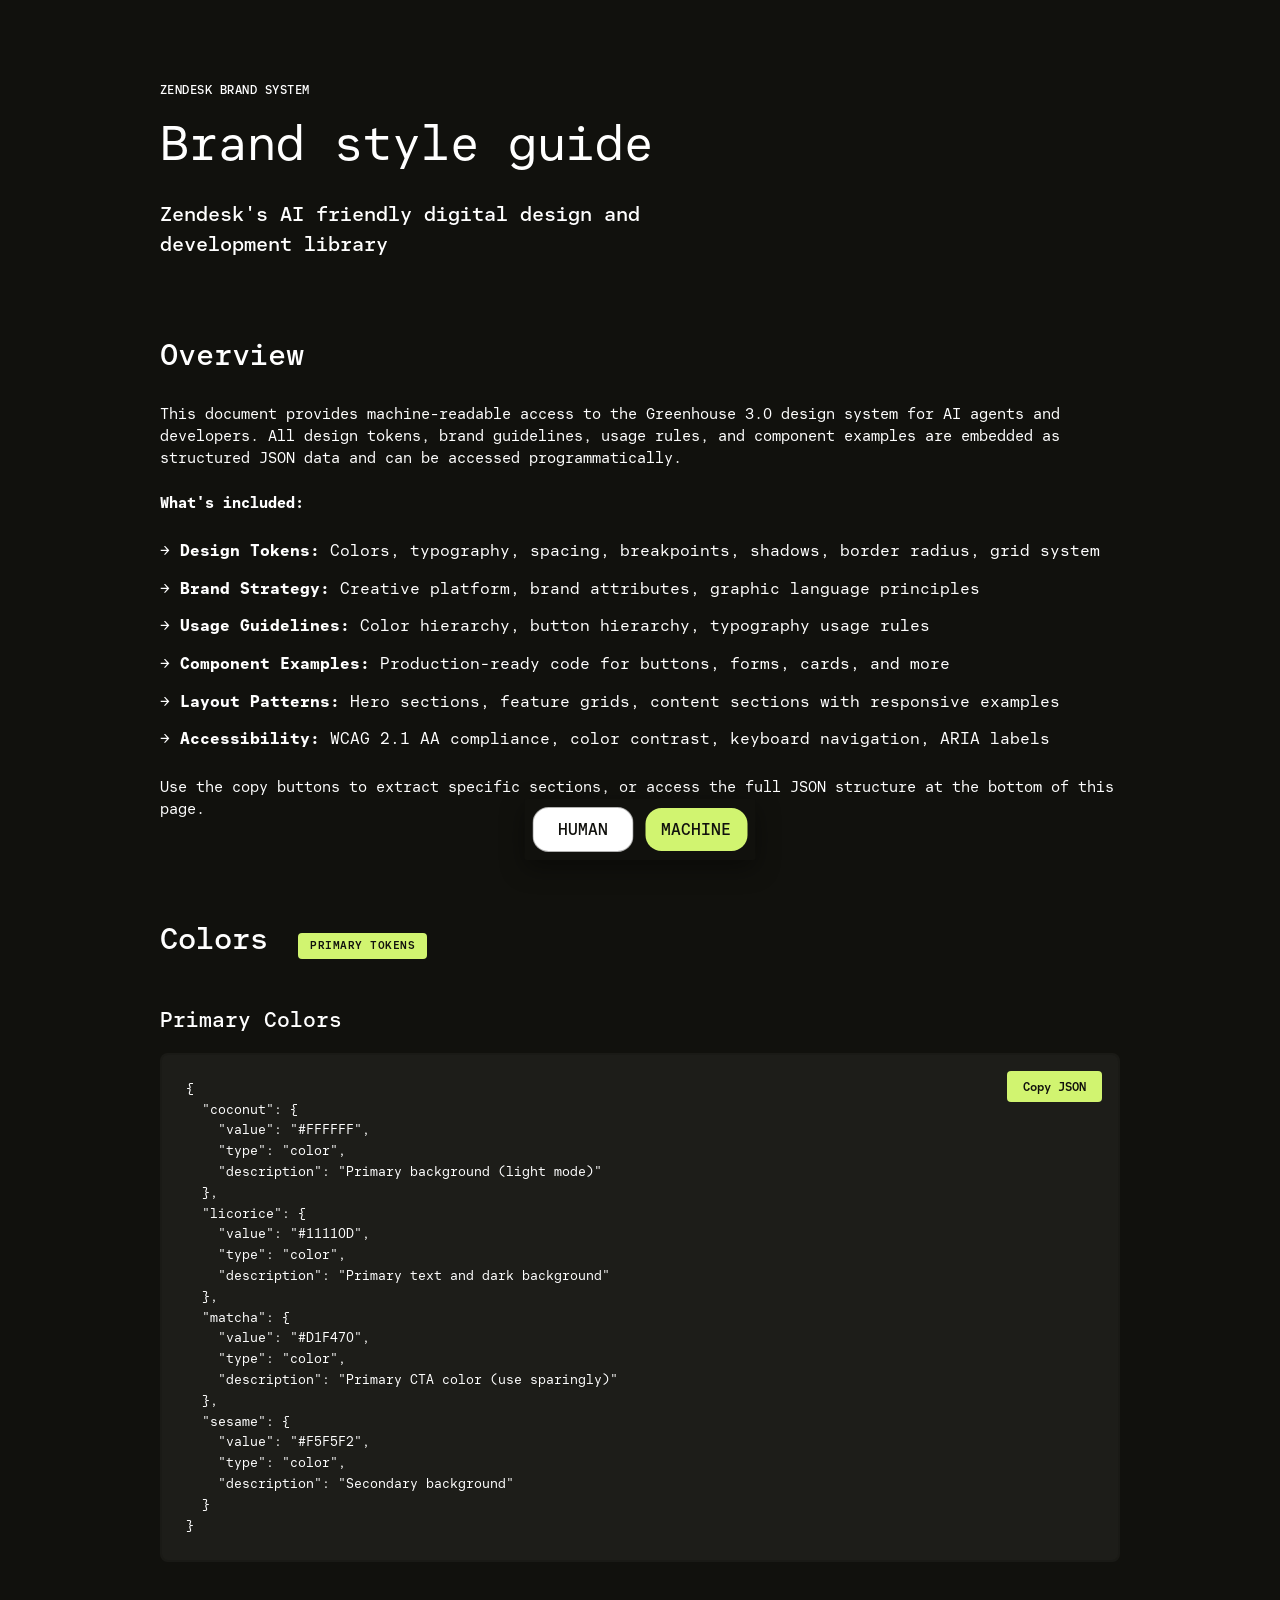
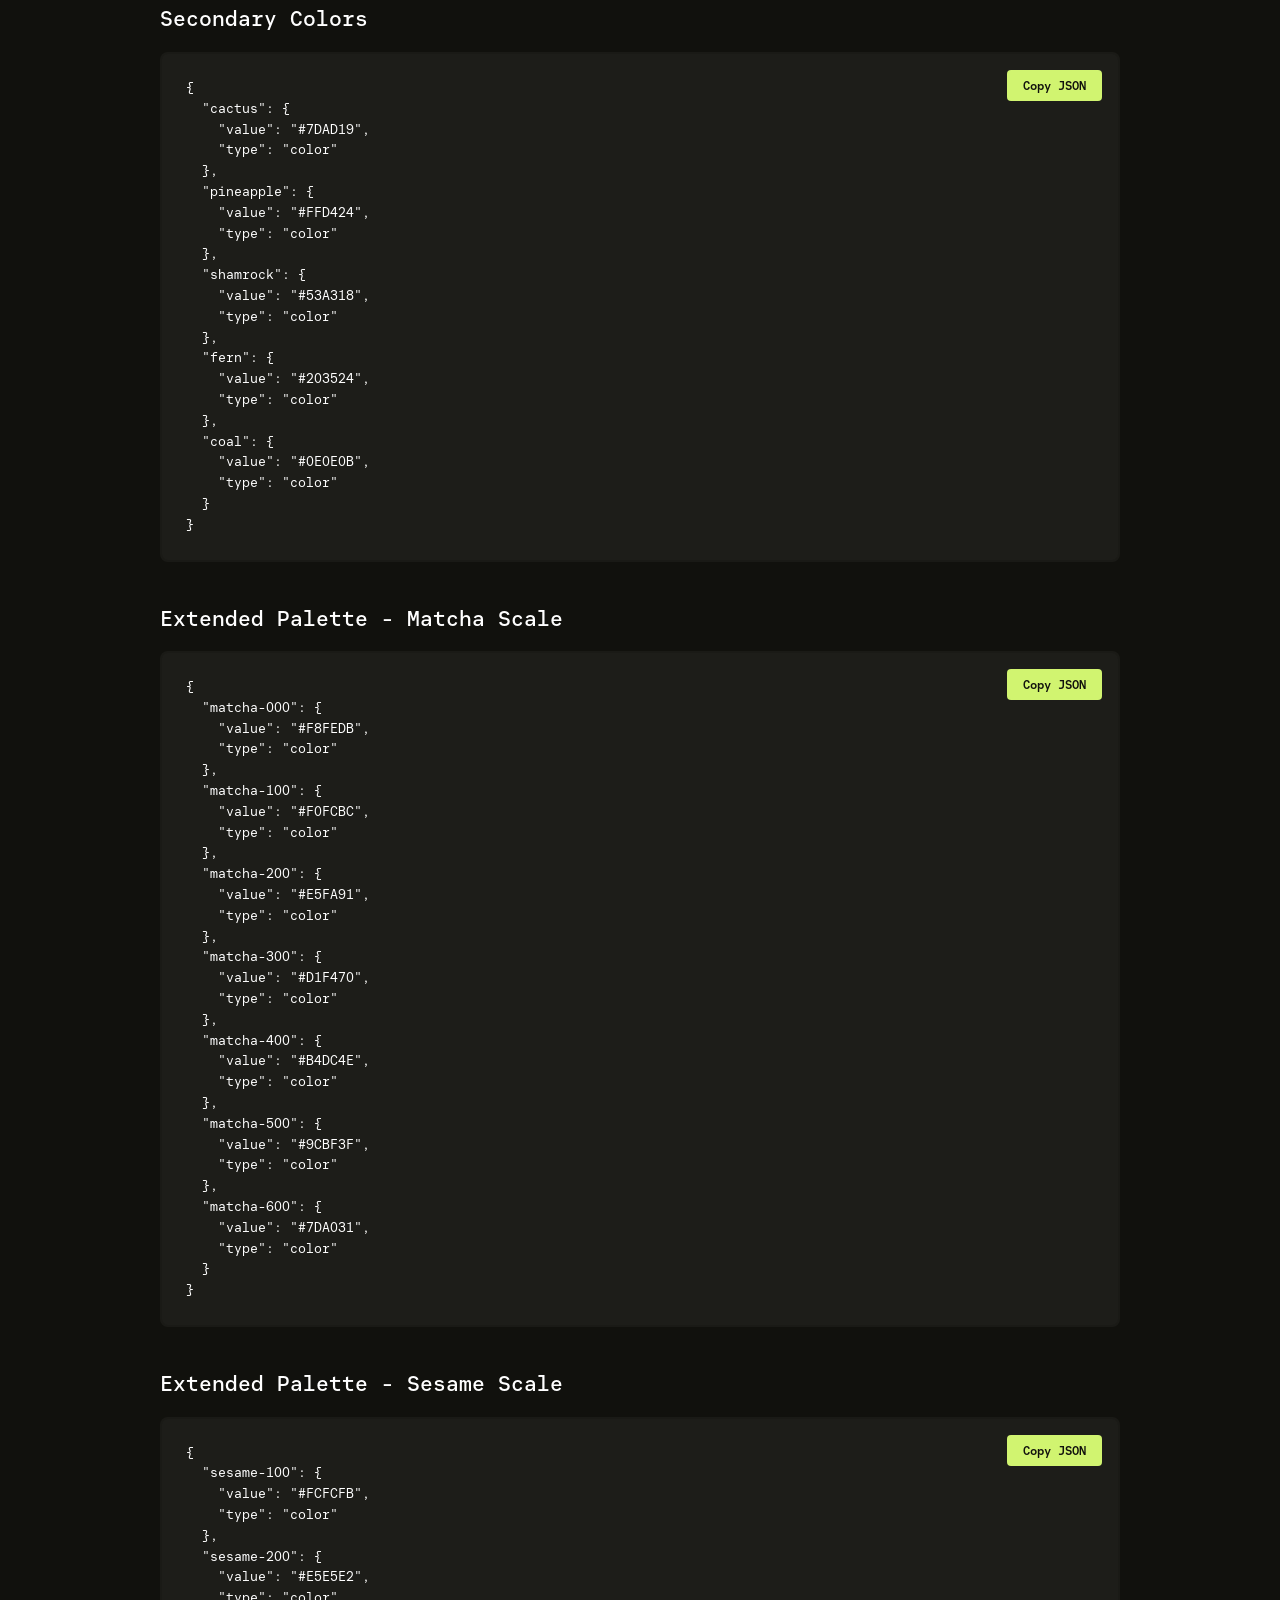
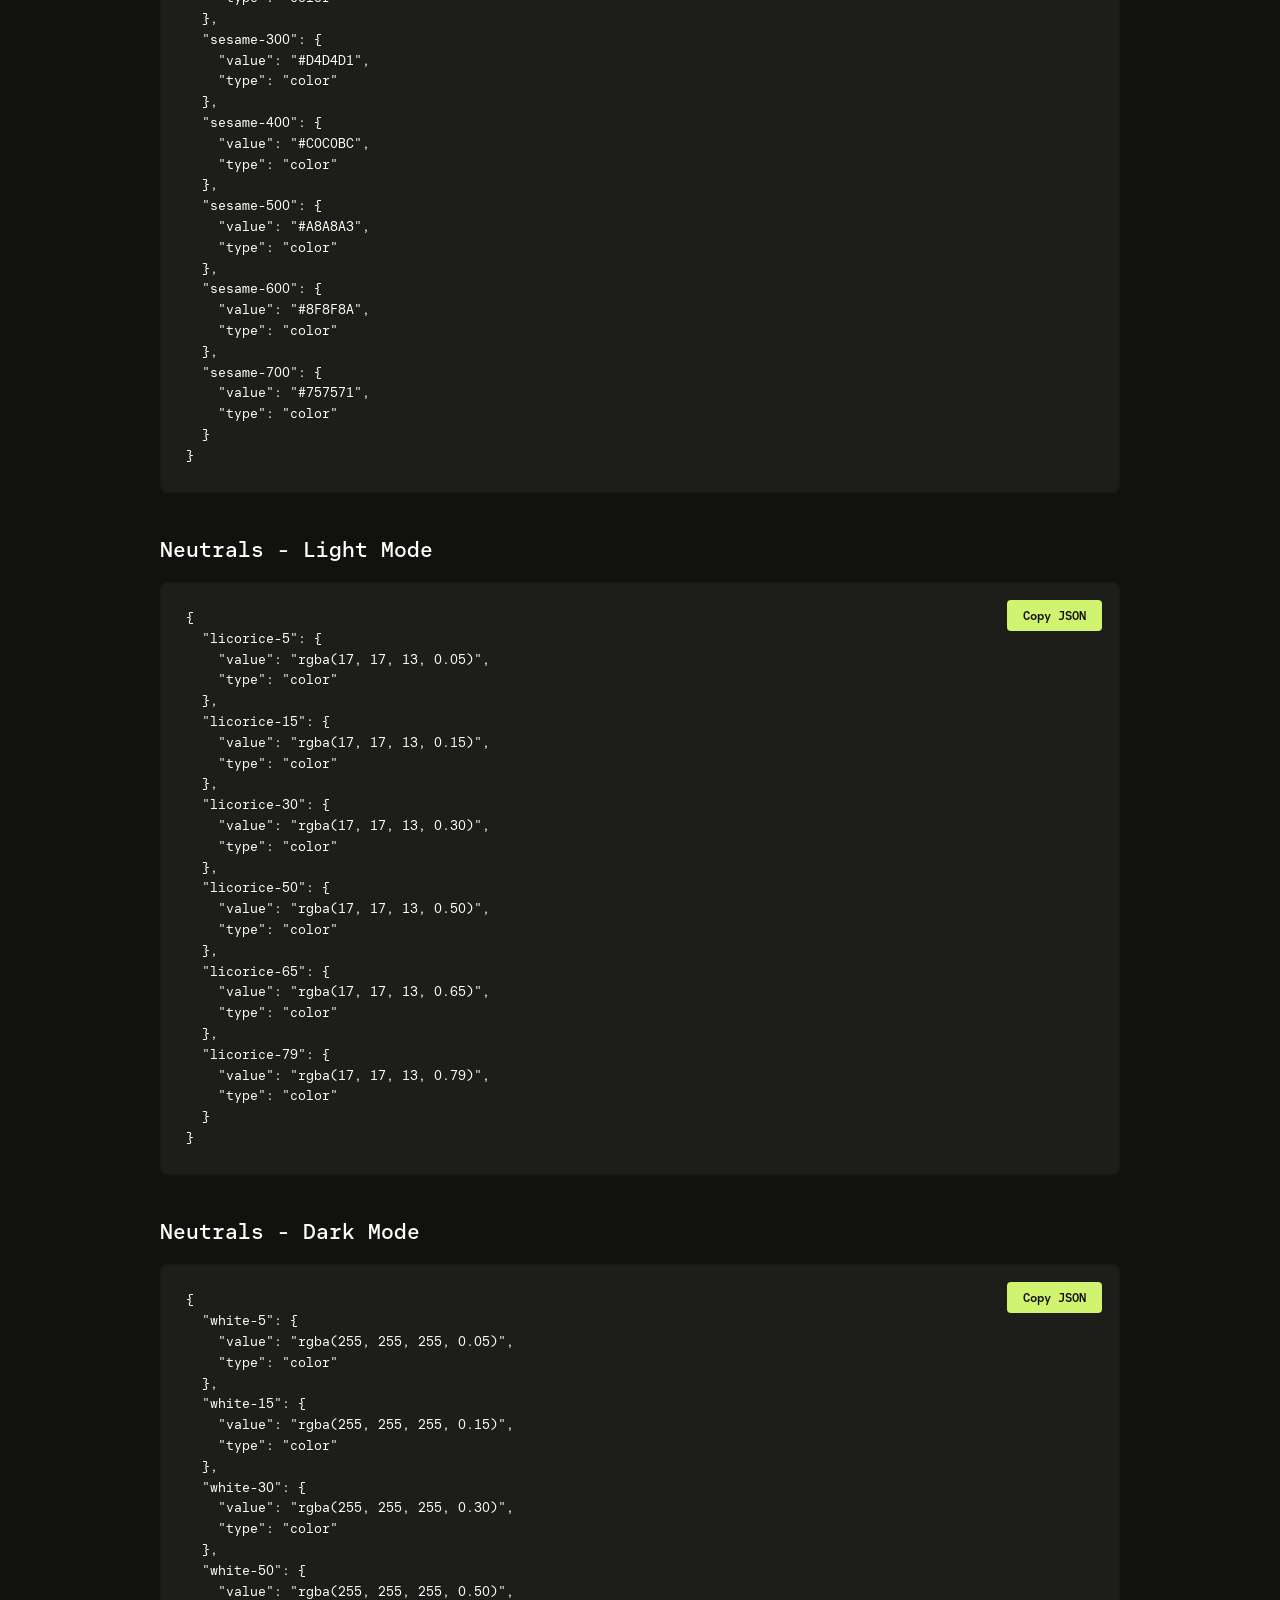
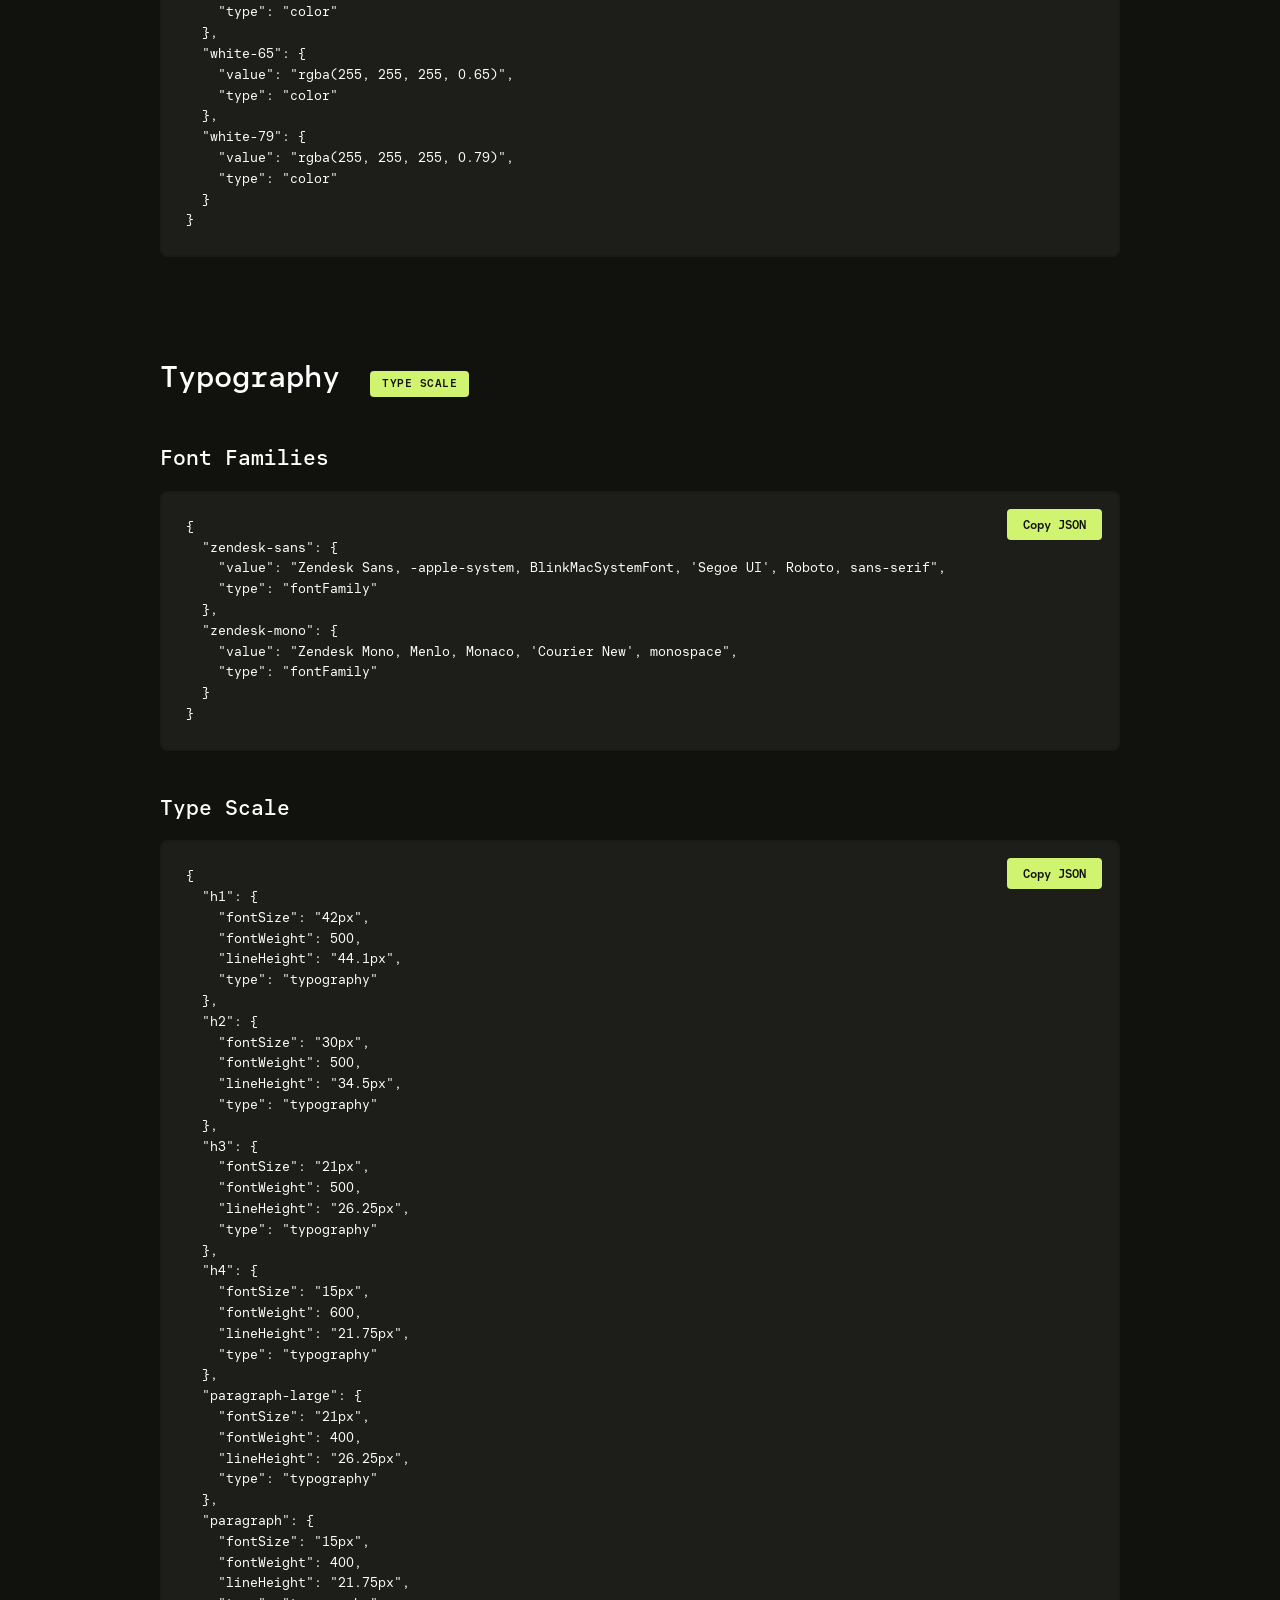
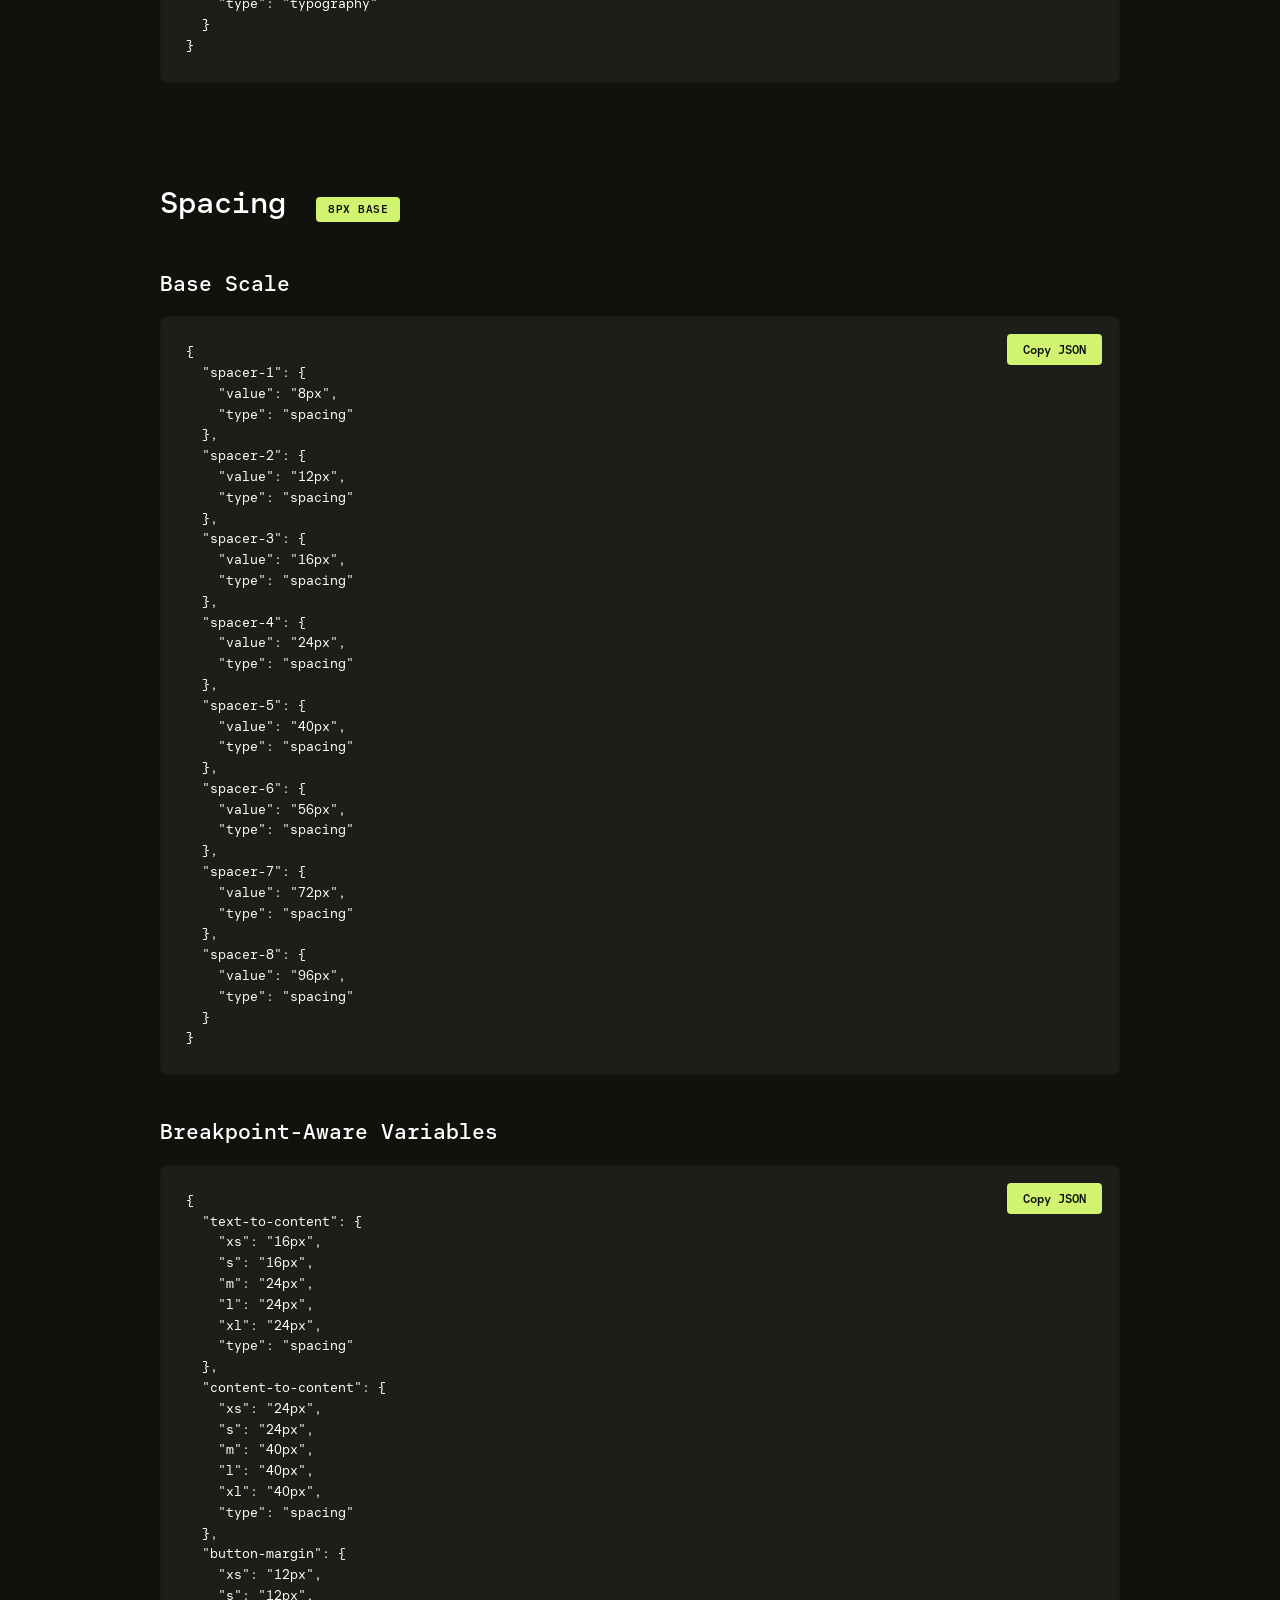
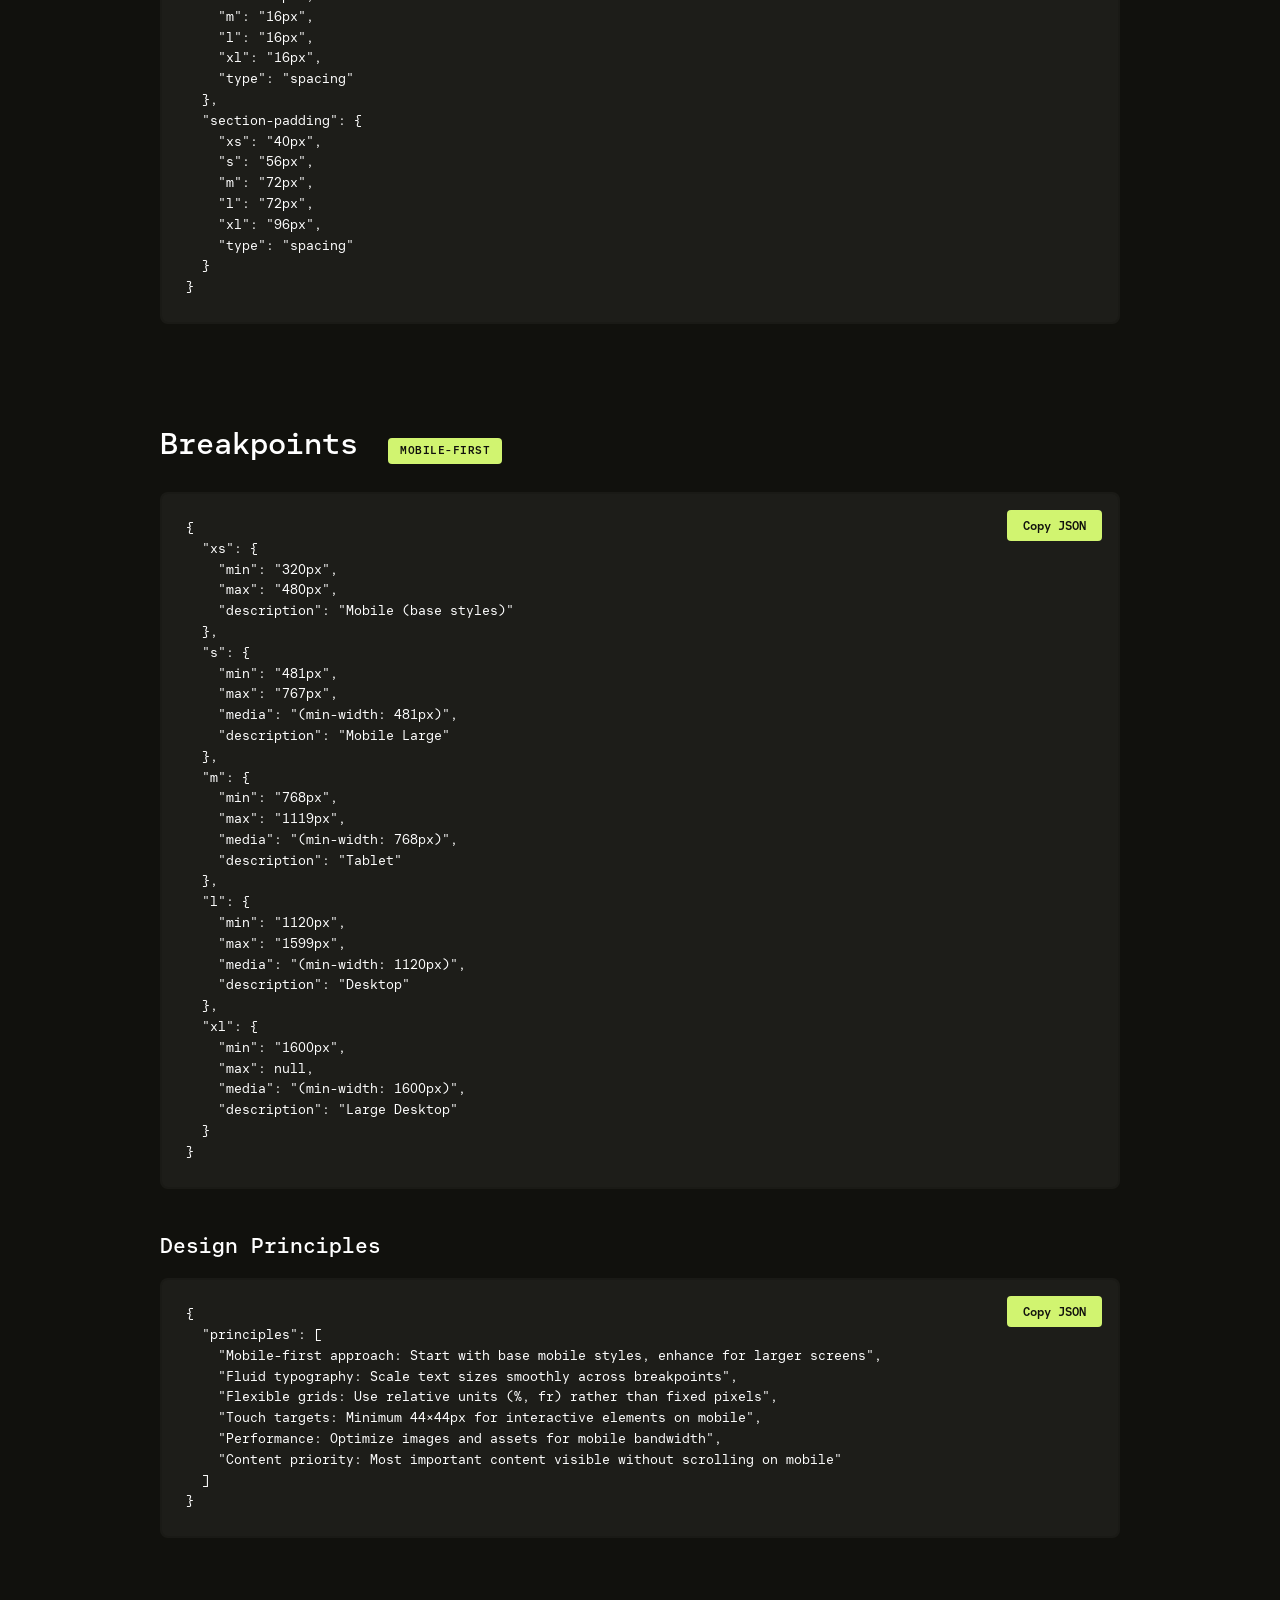
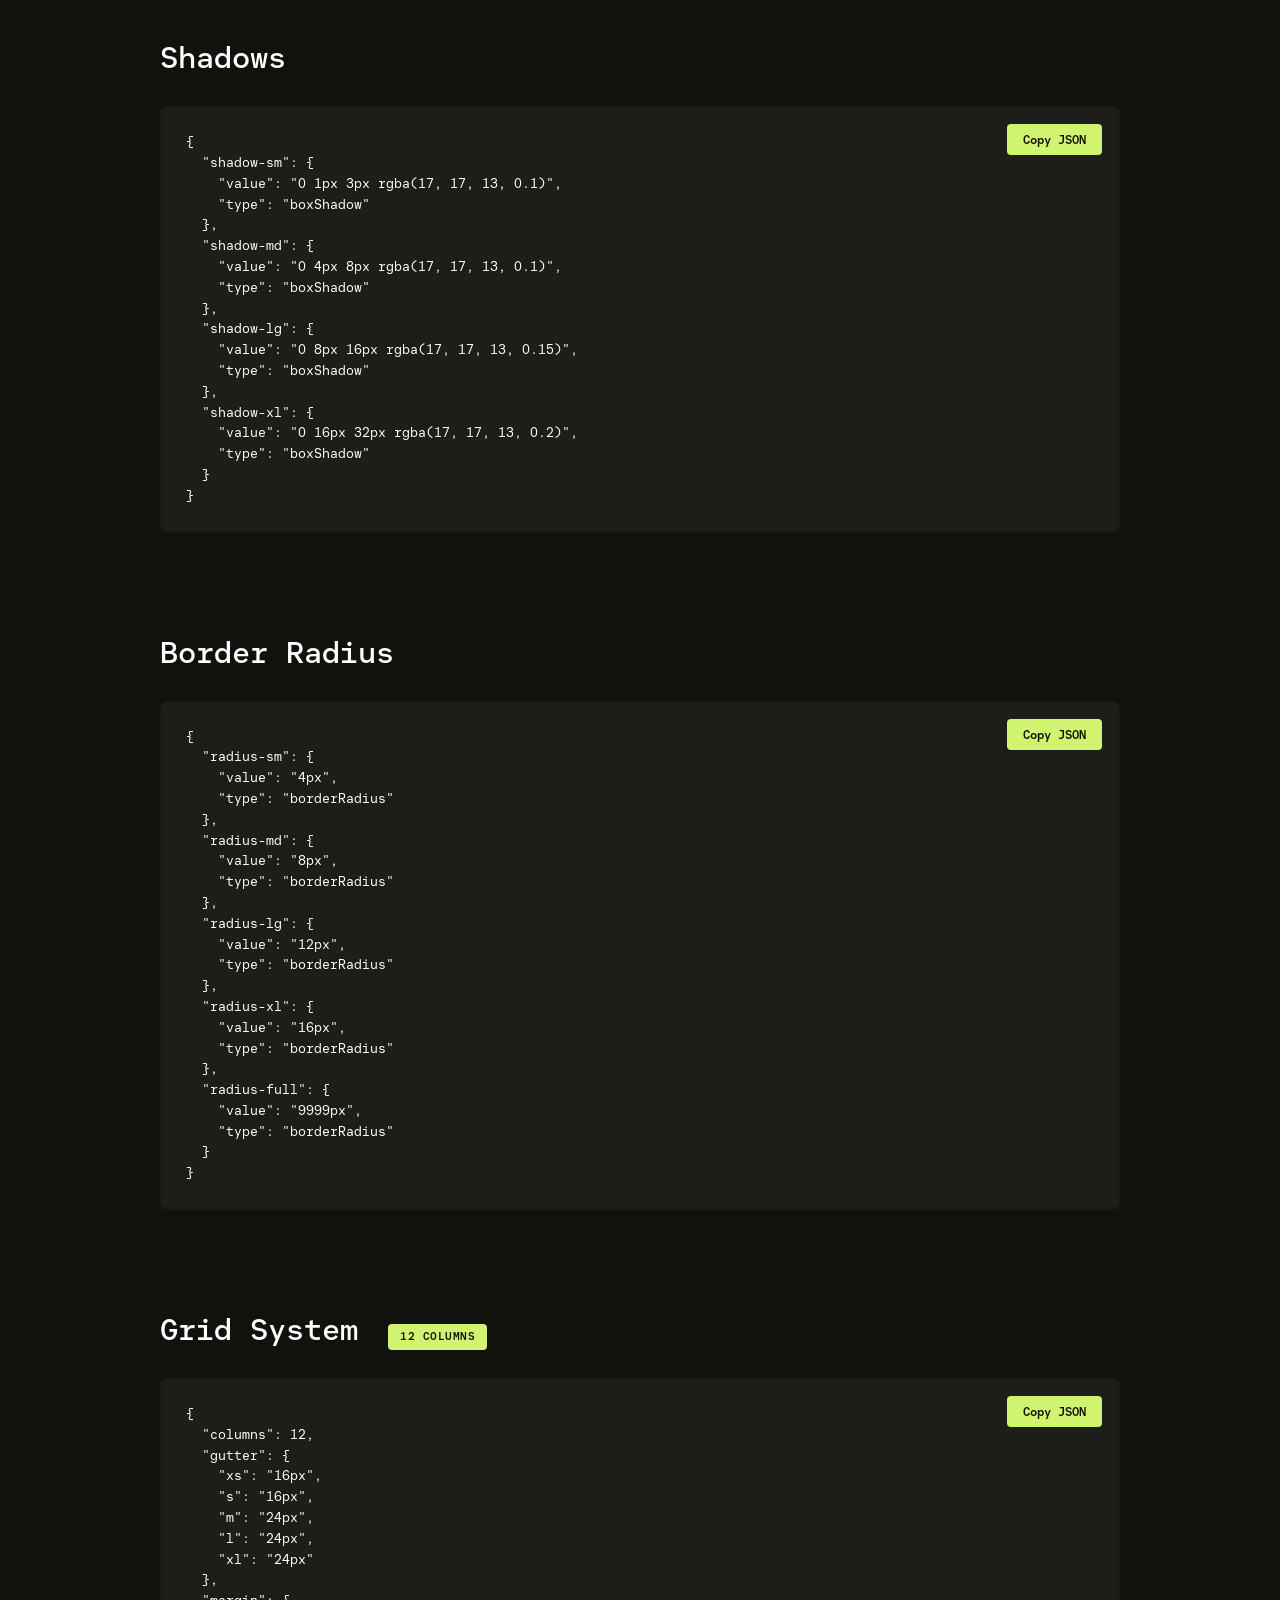
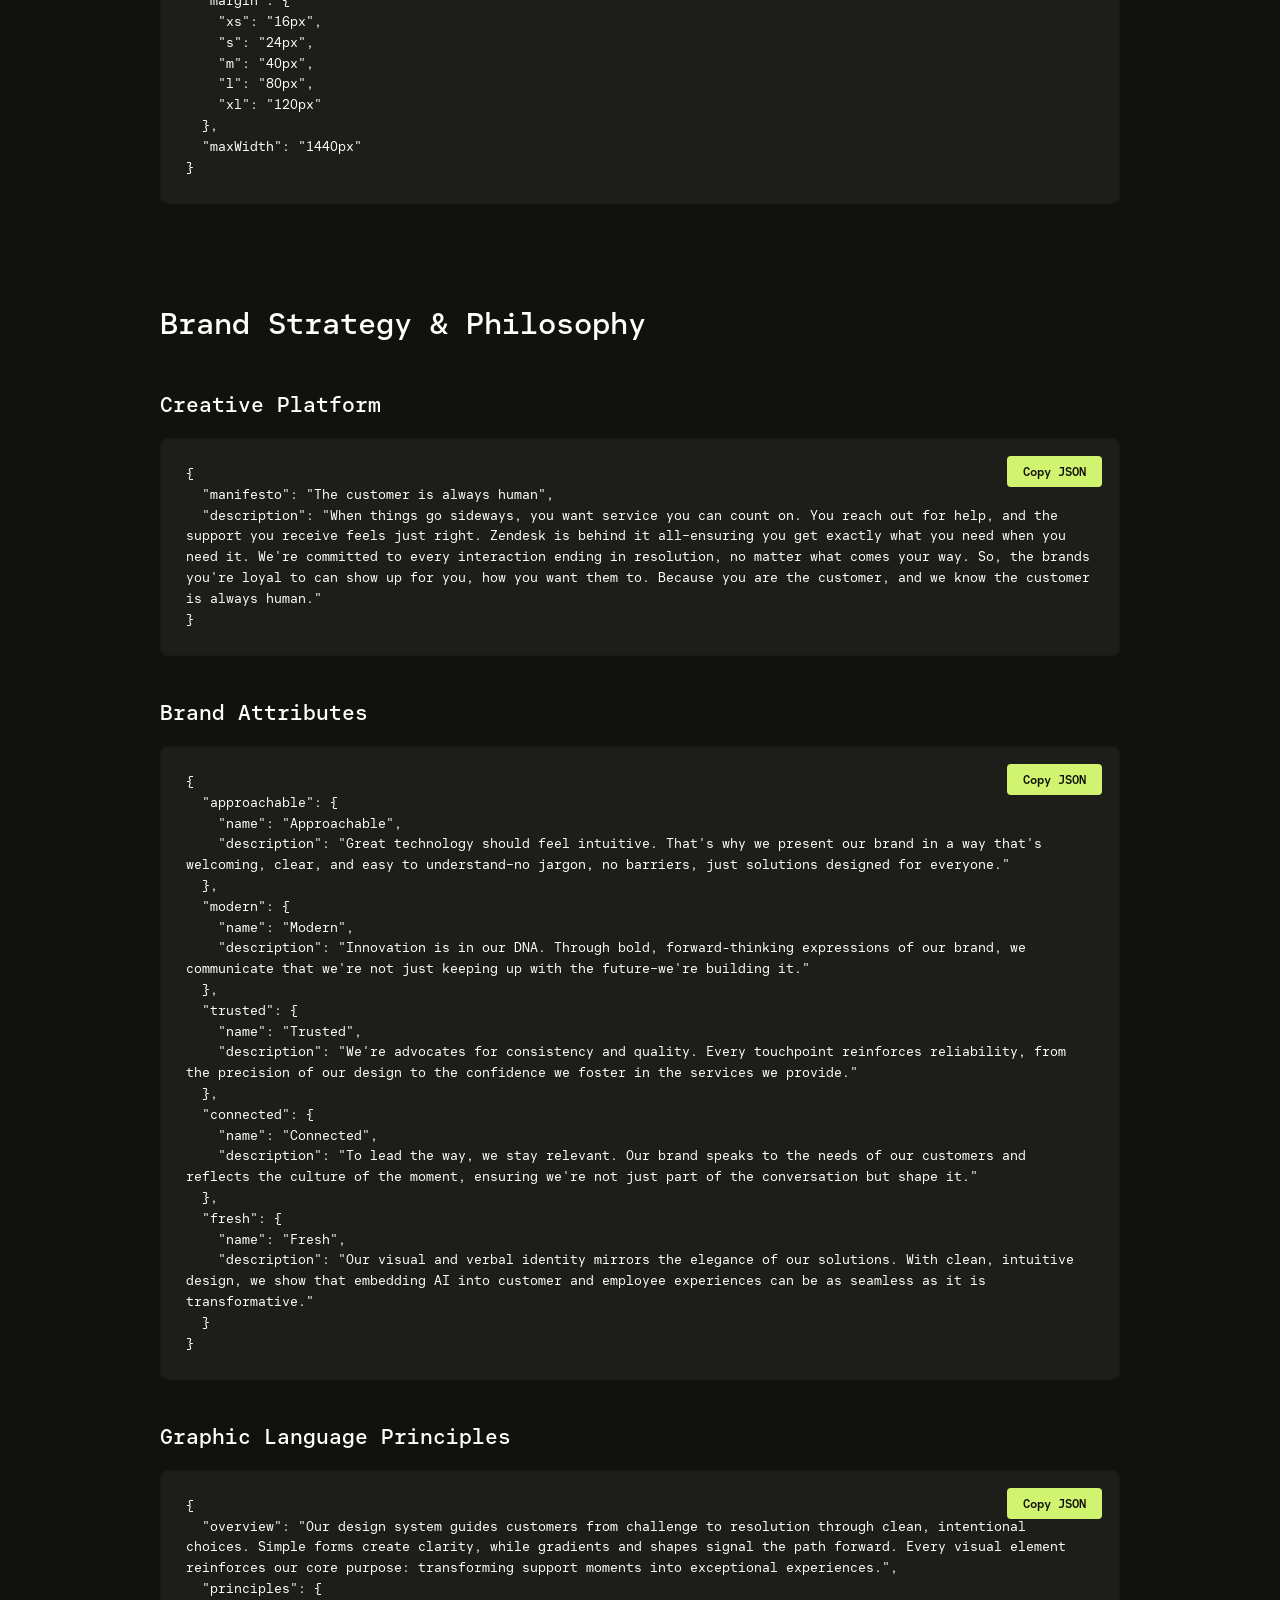
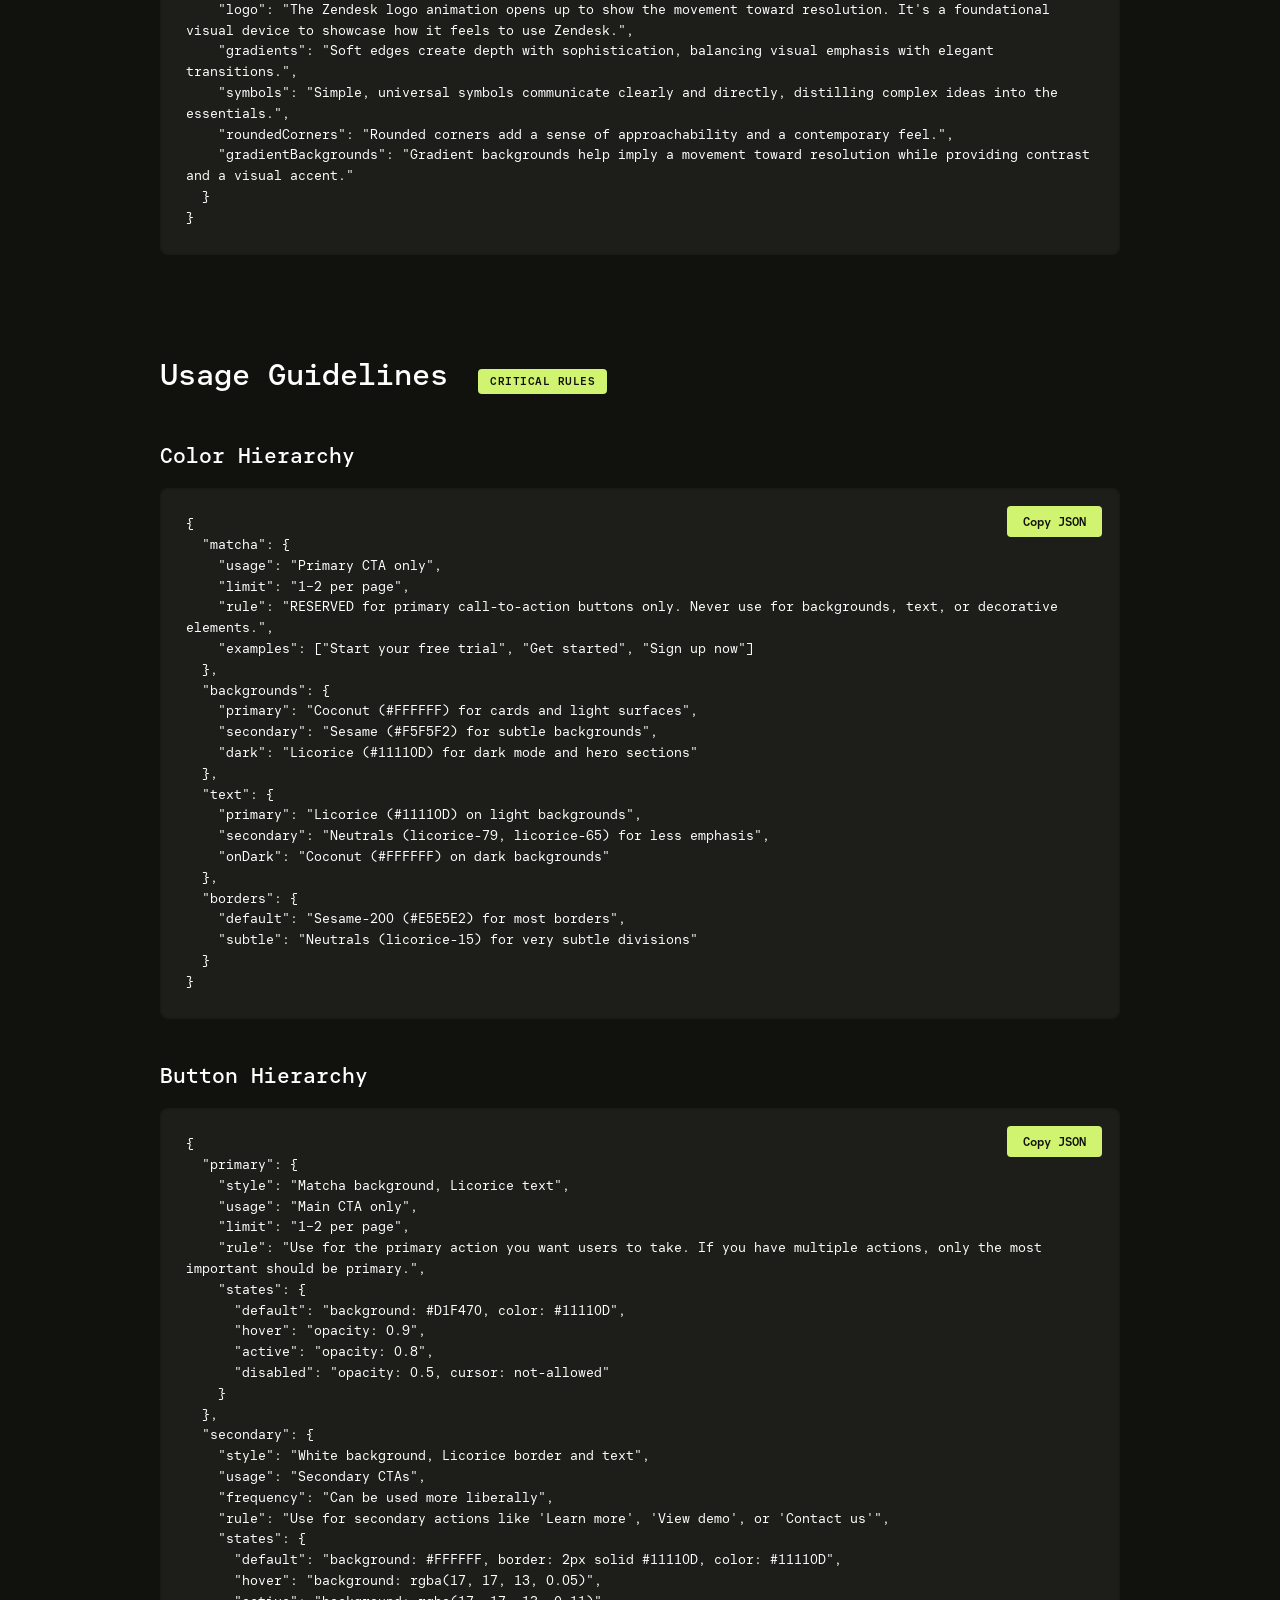
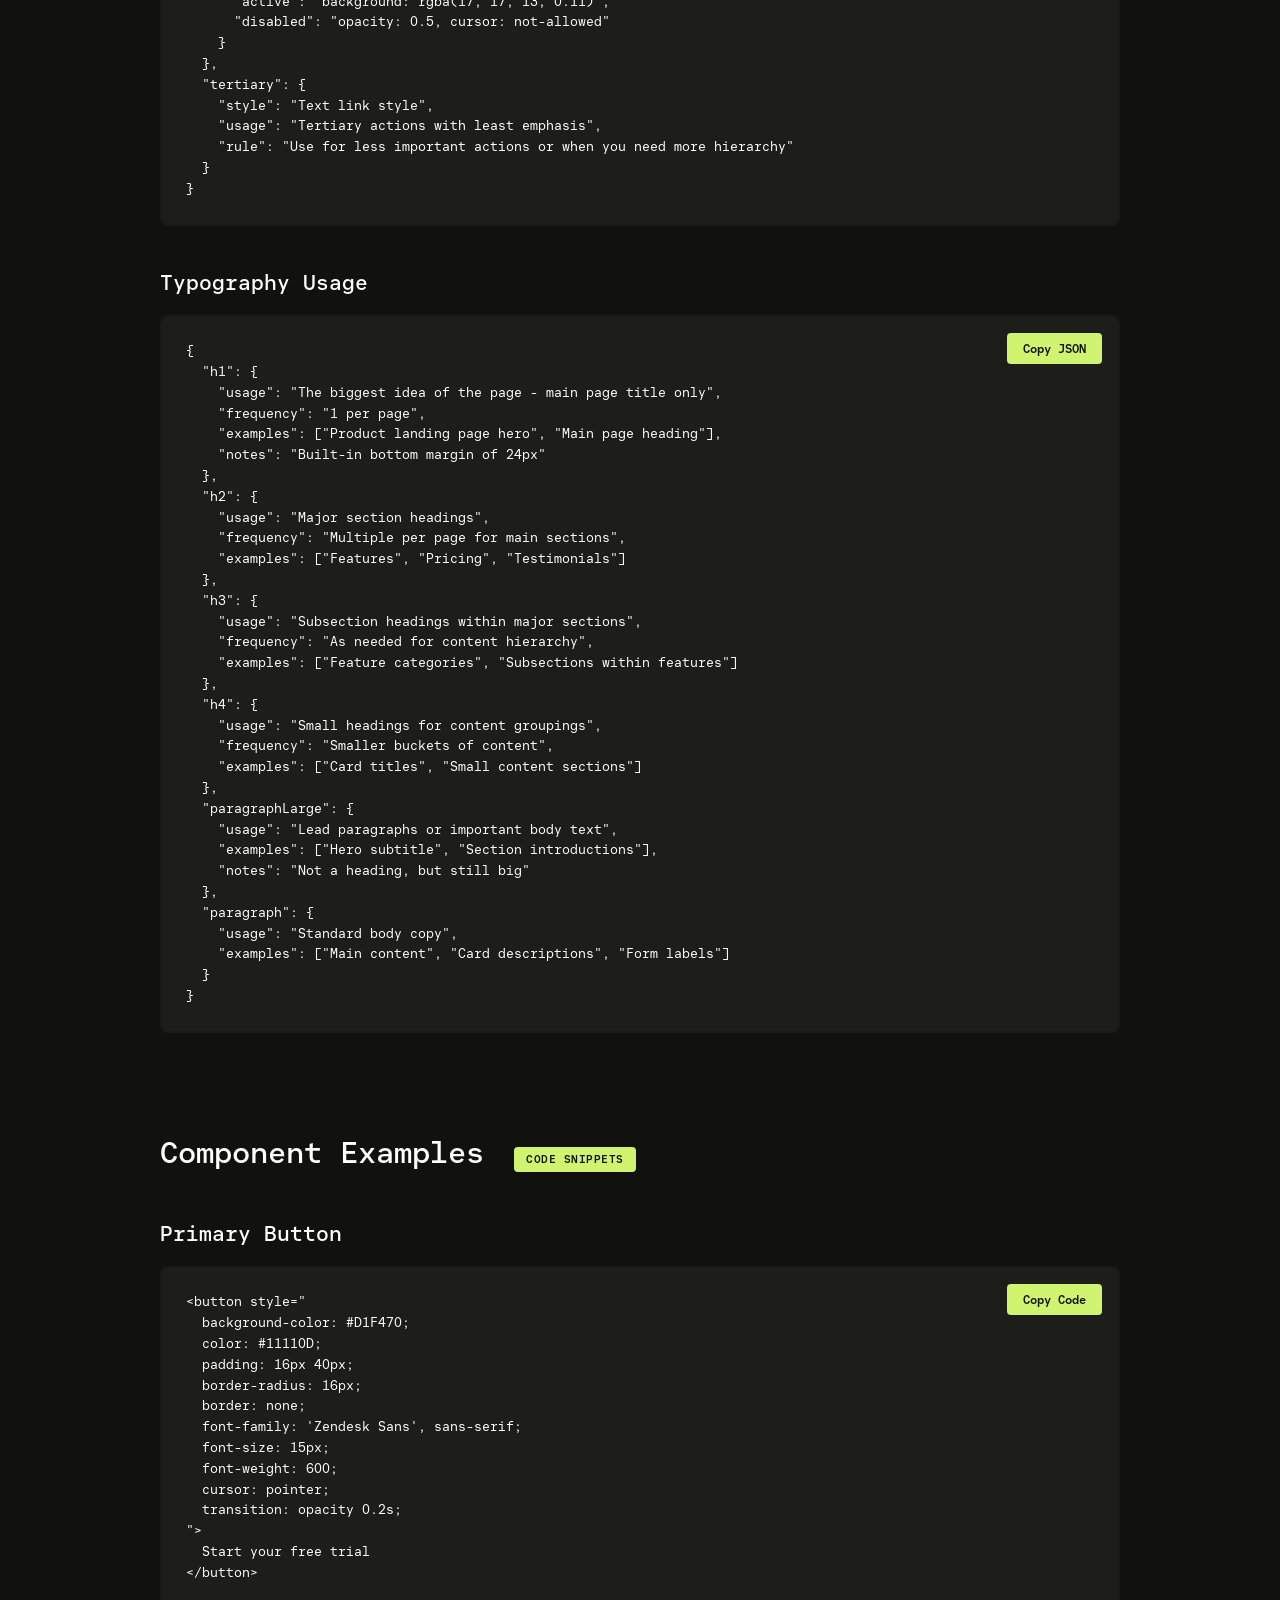
==== commit 15cf5d4d: "Add brand reference HTML files to root directory Added zendesk-brand-code-reference.html and zendesk" ====
--- a/zendesk-brand-code-reference.html
+++ b/zendesk-brand-code-reference.html
@@ -793,7 +793,7 @@
                 <pre id="color-hierarchy">{
   "matcha": {
     "usage": "Primary CTA only",
-    "limit": "1-2 per page",
+    "limit": "1–2 per page",
     "rule": "RESERVED for primary call-to-action buttons only. Never use for backgrounds, text, or decorative elements.",
     "examples": ["Start your free trial", "Get started", "Sign up now"]
   },
@@ -821,7 +821,7 @@
   "primary": {
     "style": "Matcha background, Licorice text",
     "usage": "Main CTA only",
-    "limit": "1-2 per page",
+    "limit": "1–2 per page",
     "rule": "Use for the primary action you want users to take. If you have multiple actions, only the most important should be primary.",
     "states": {
       "default": "background: #D1F470, color: #11110D",
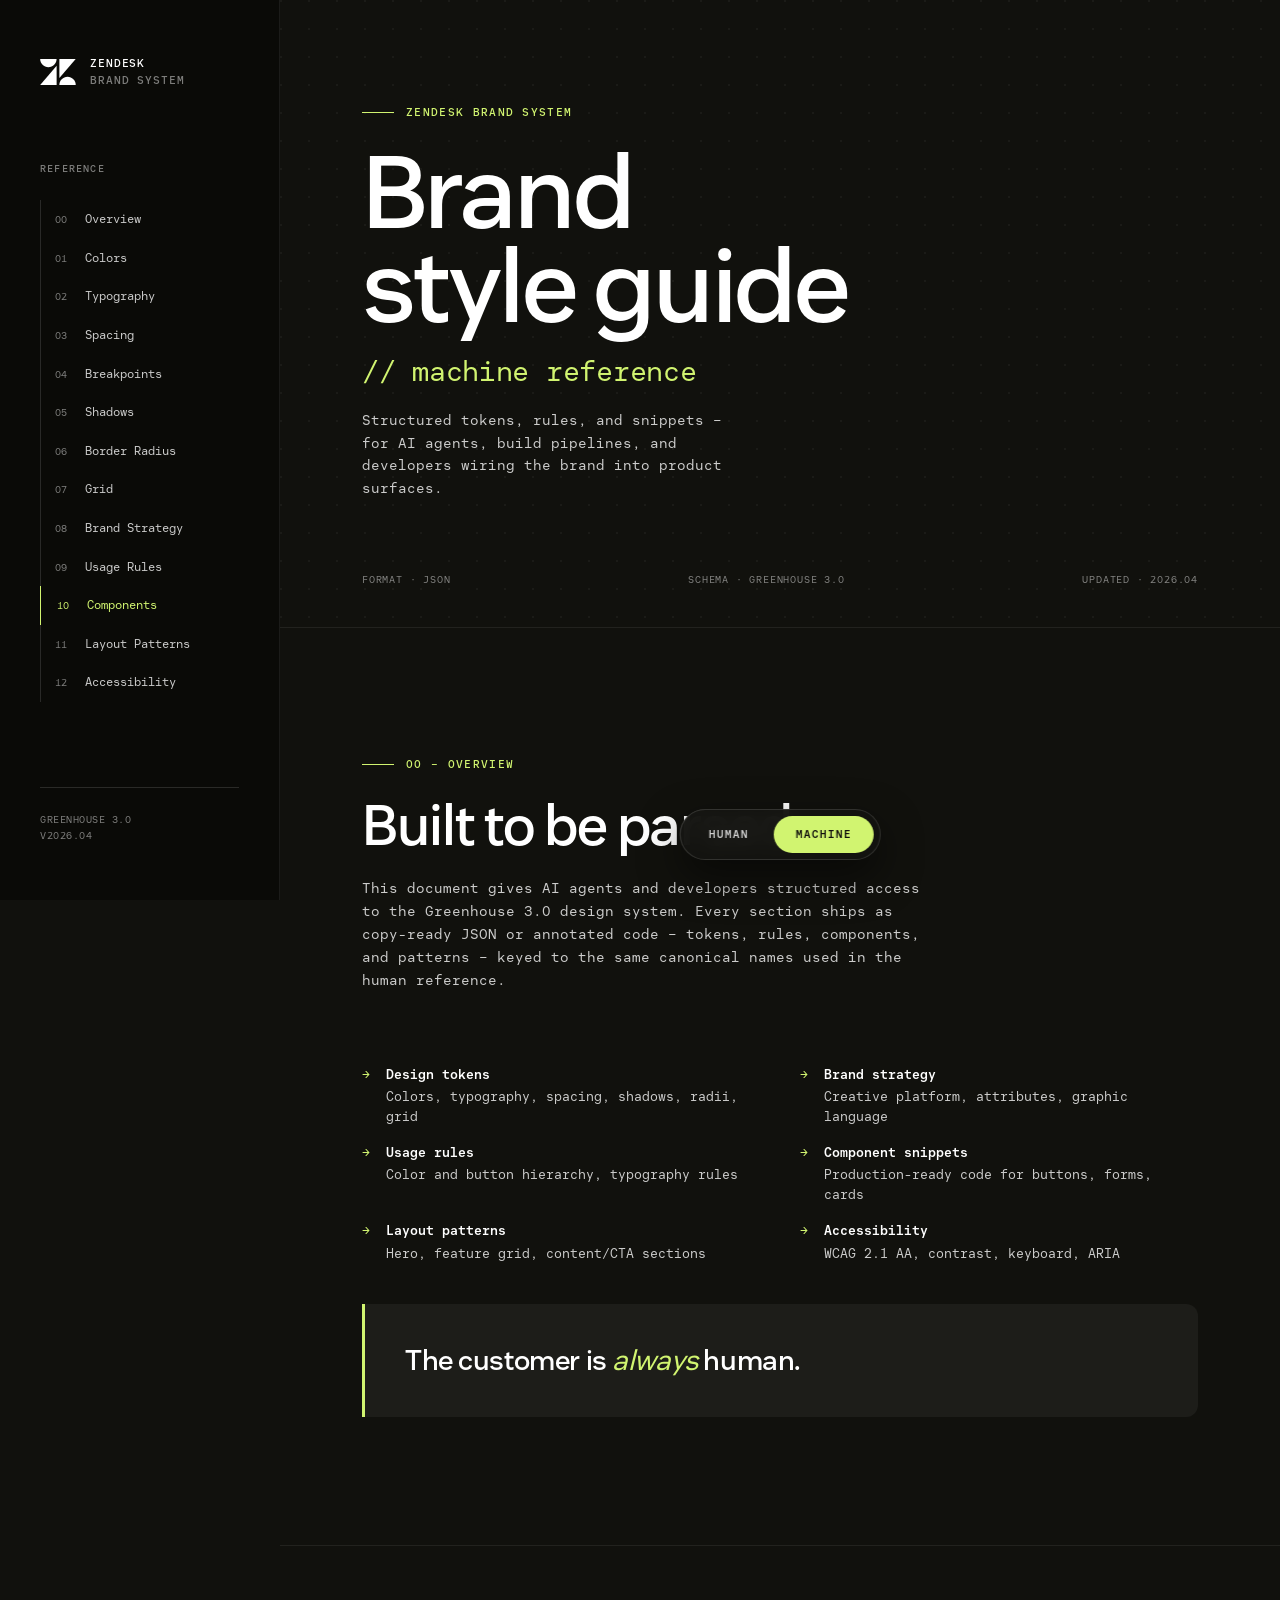
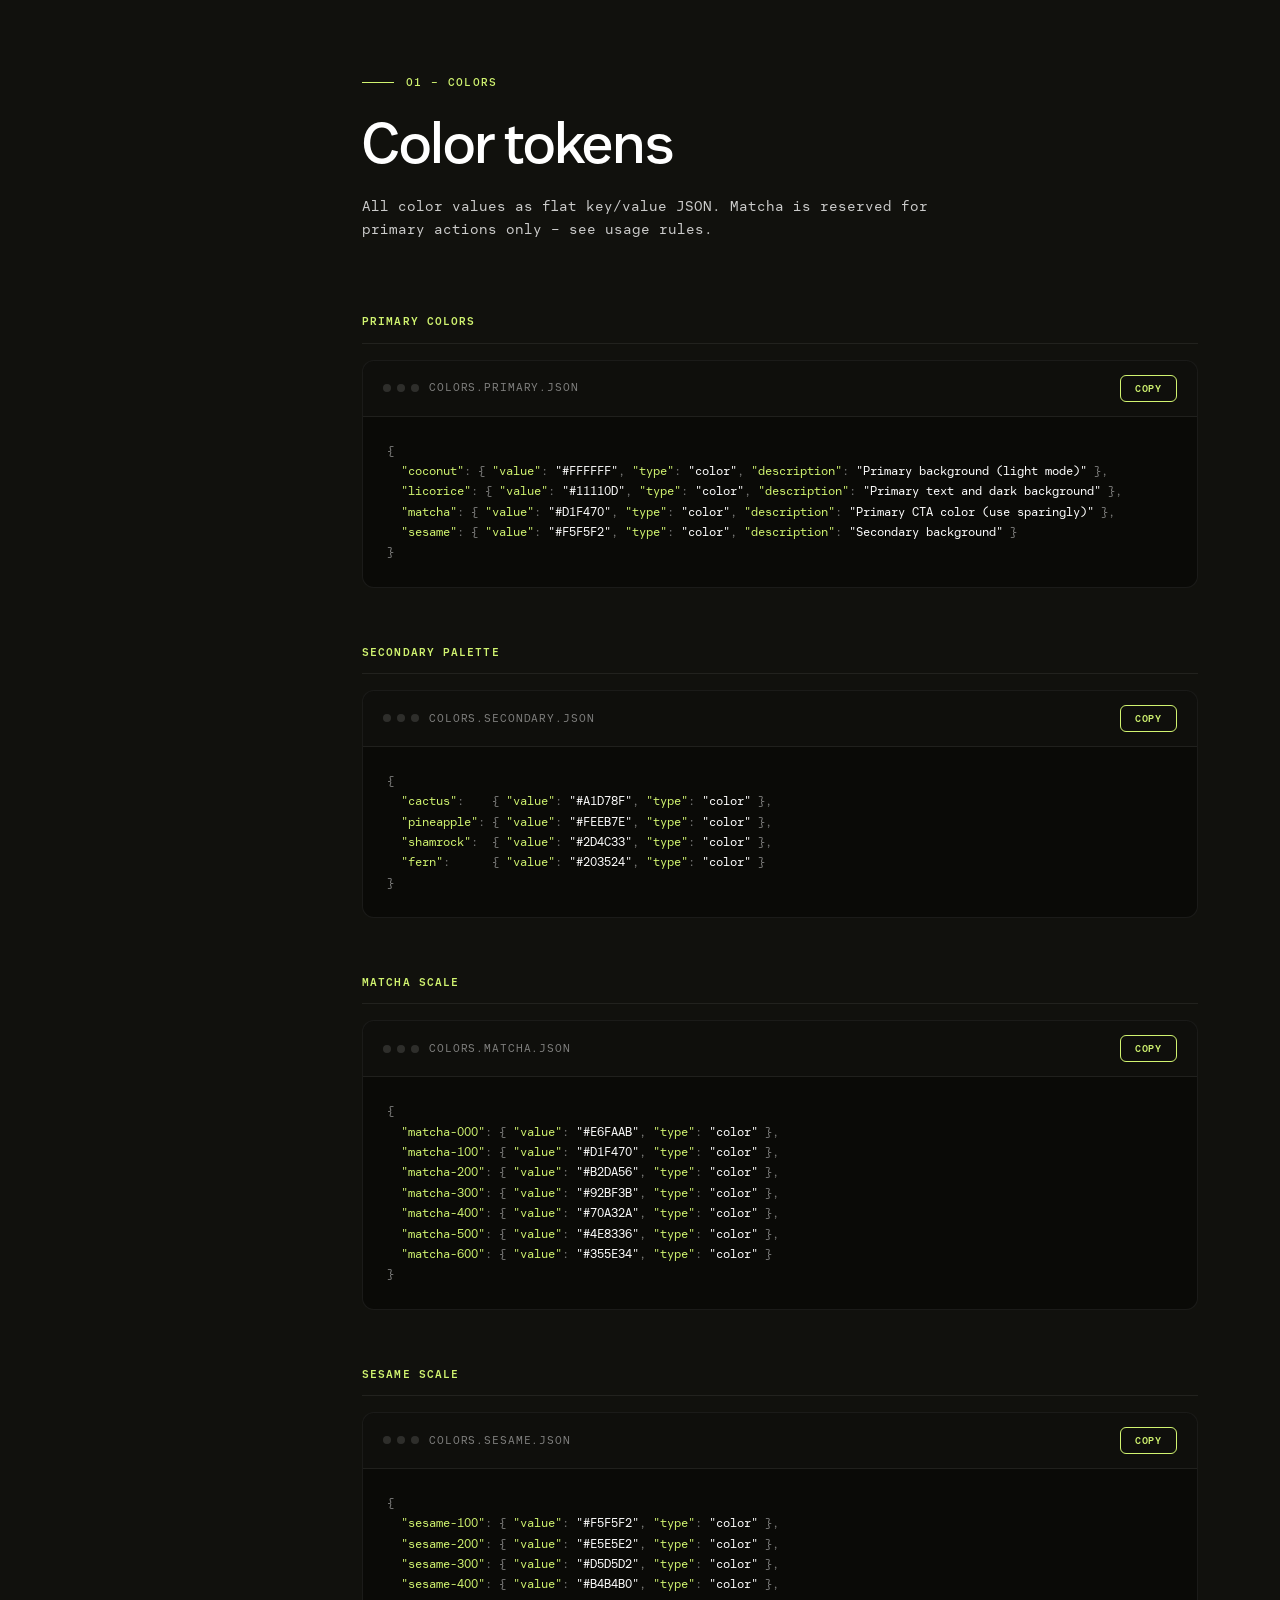
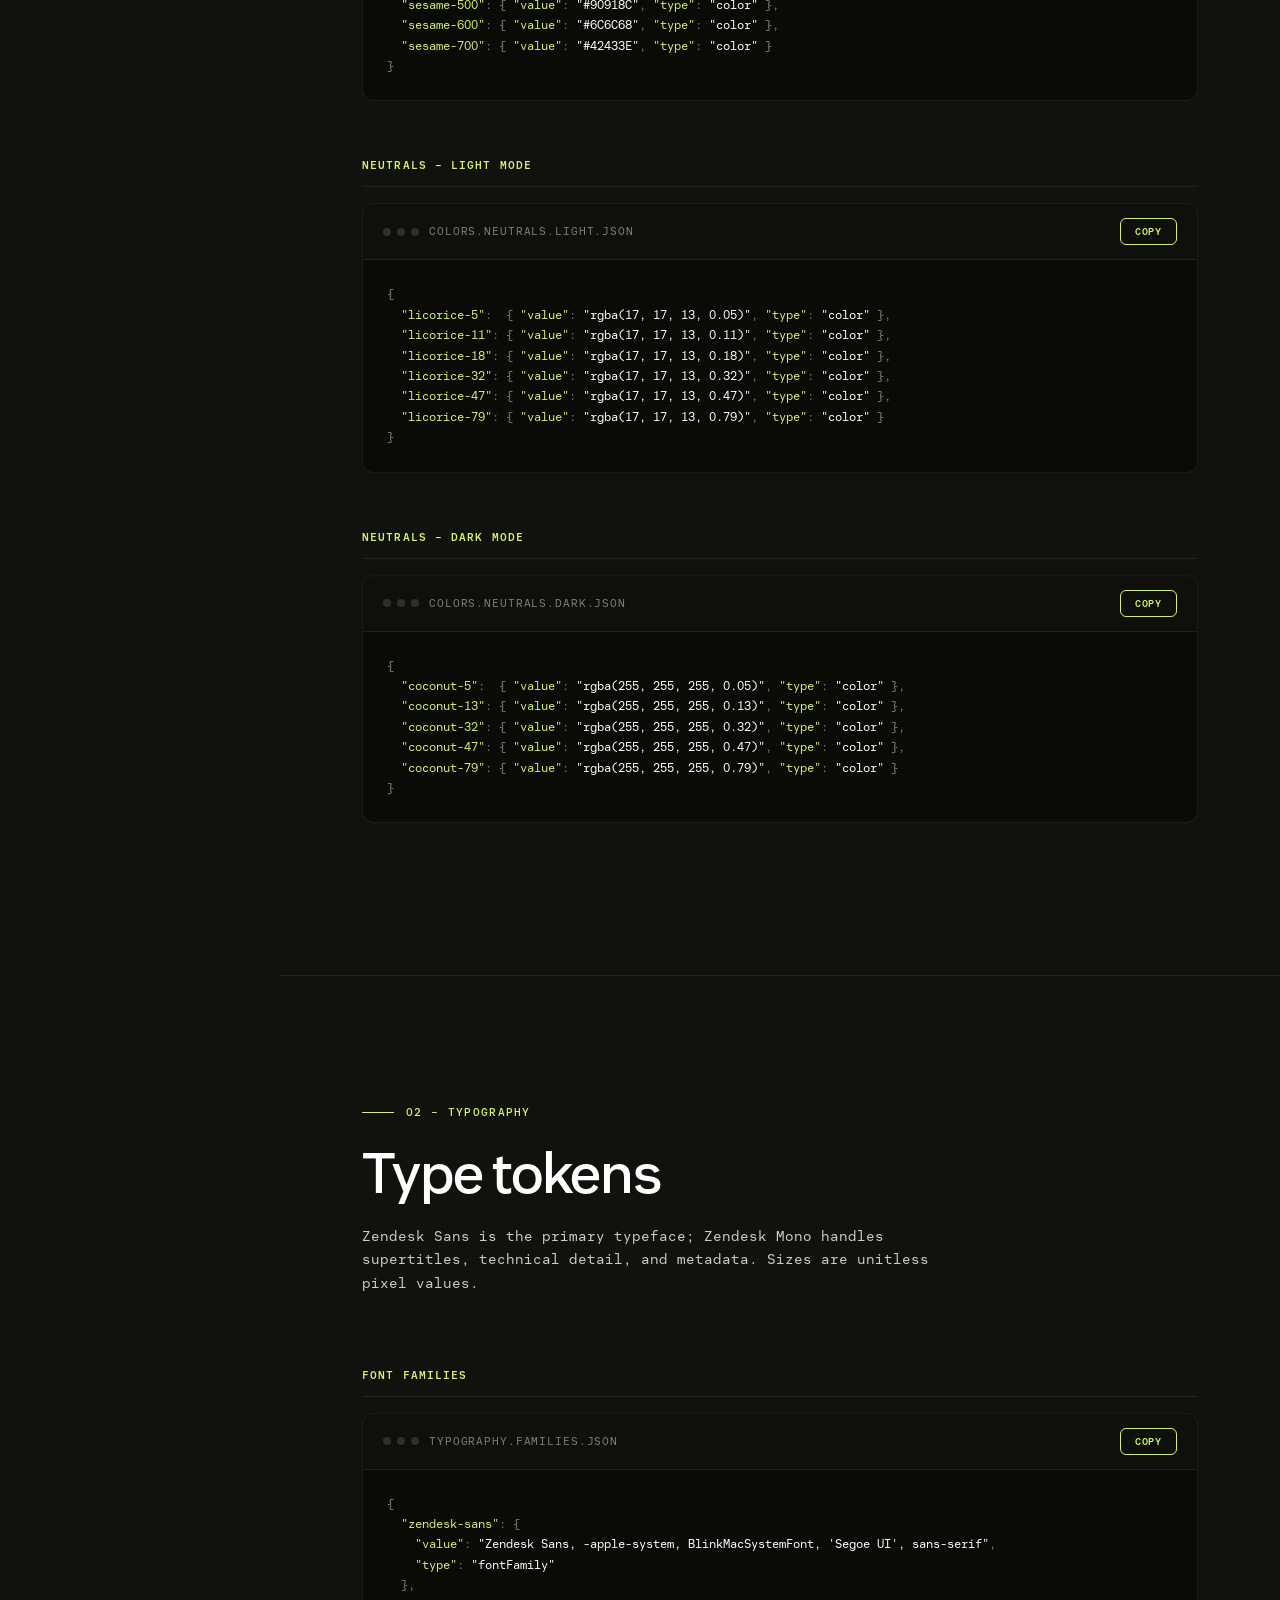
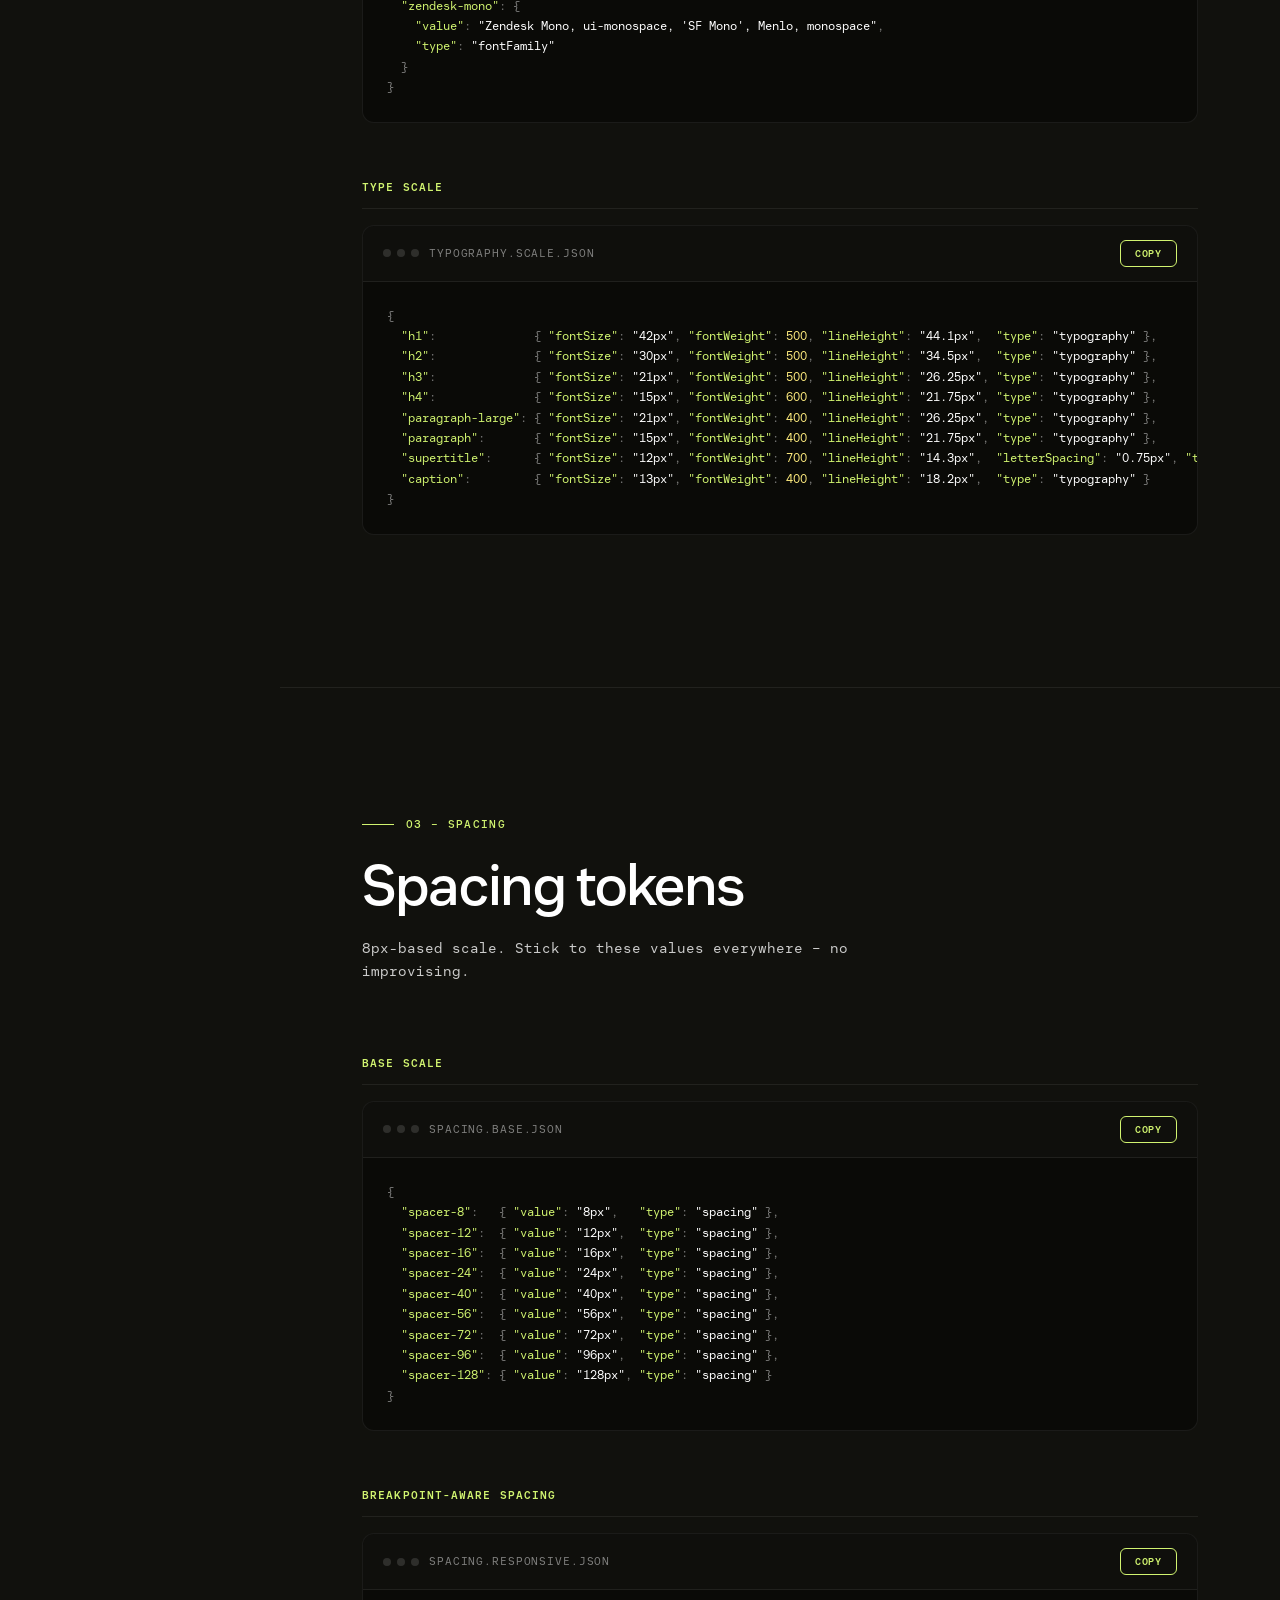
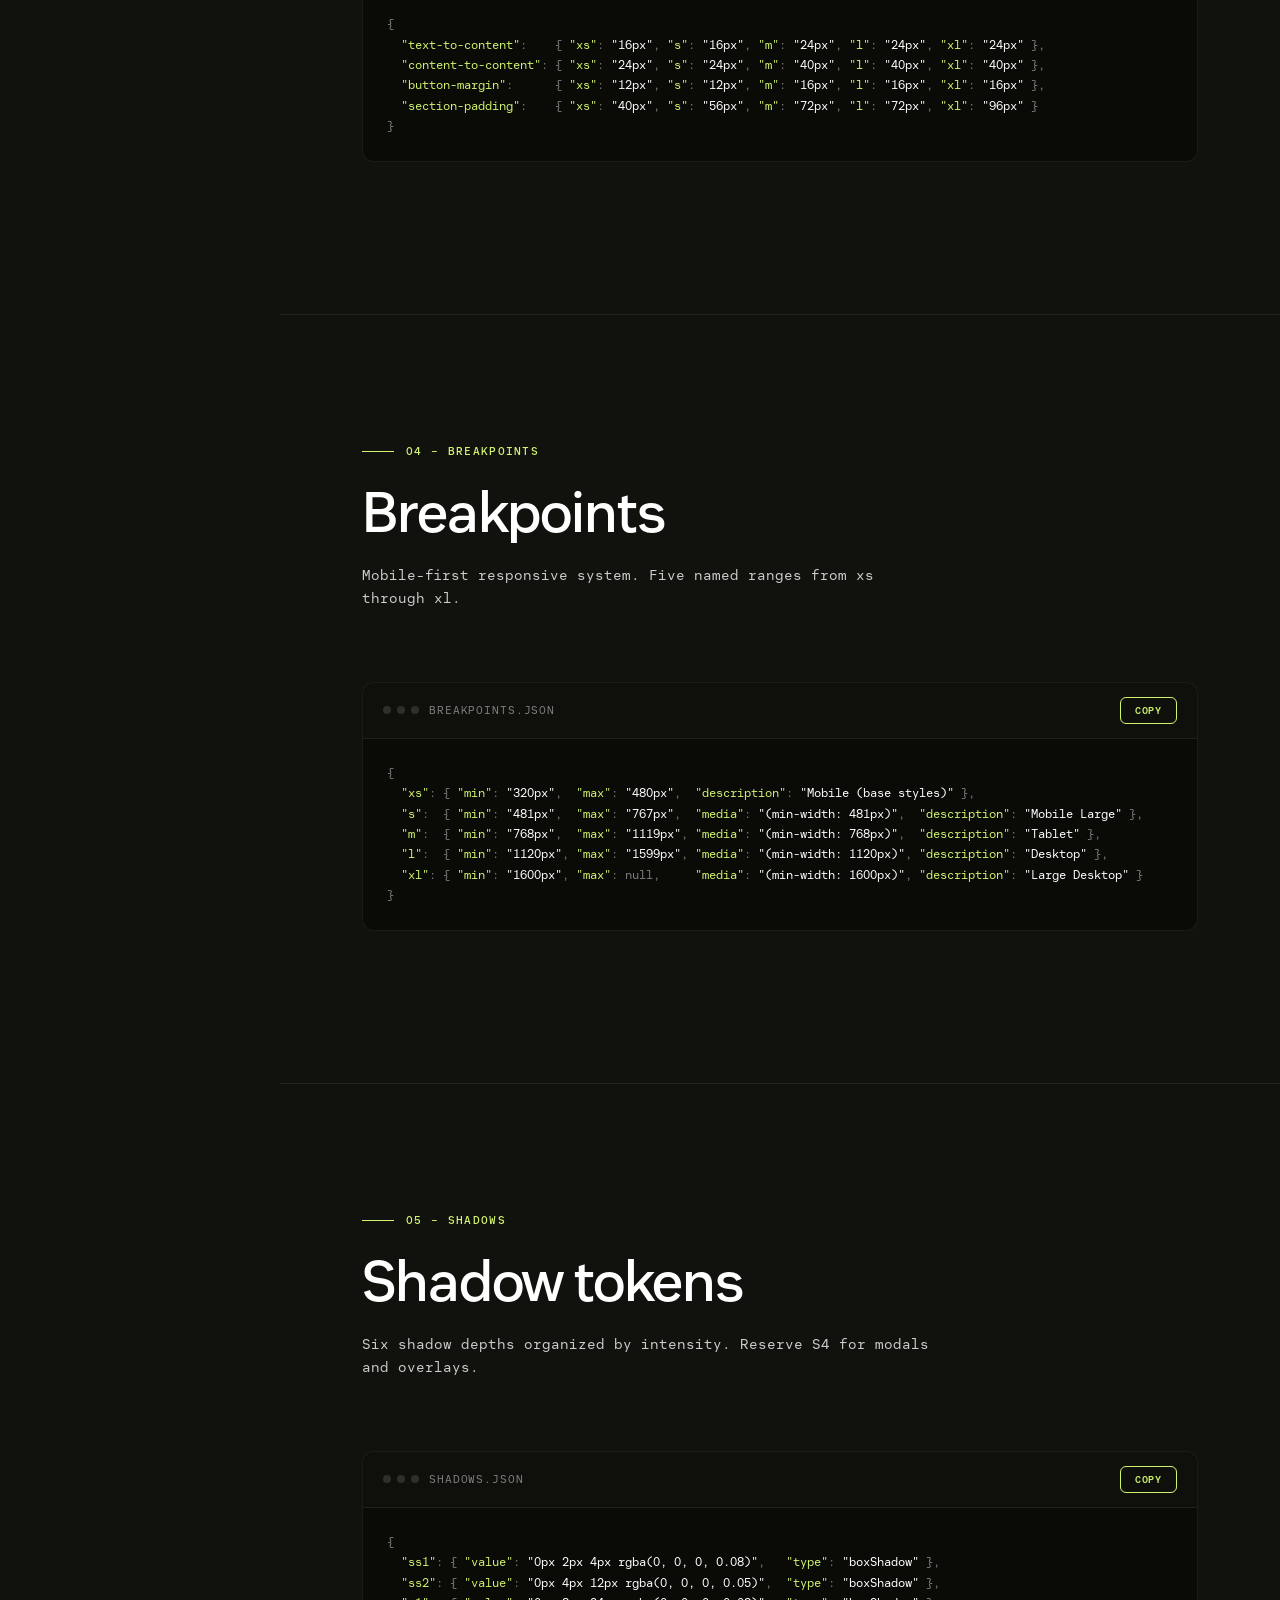
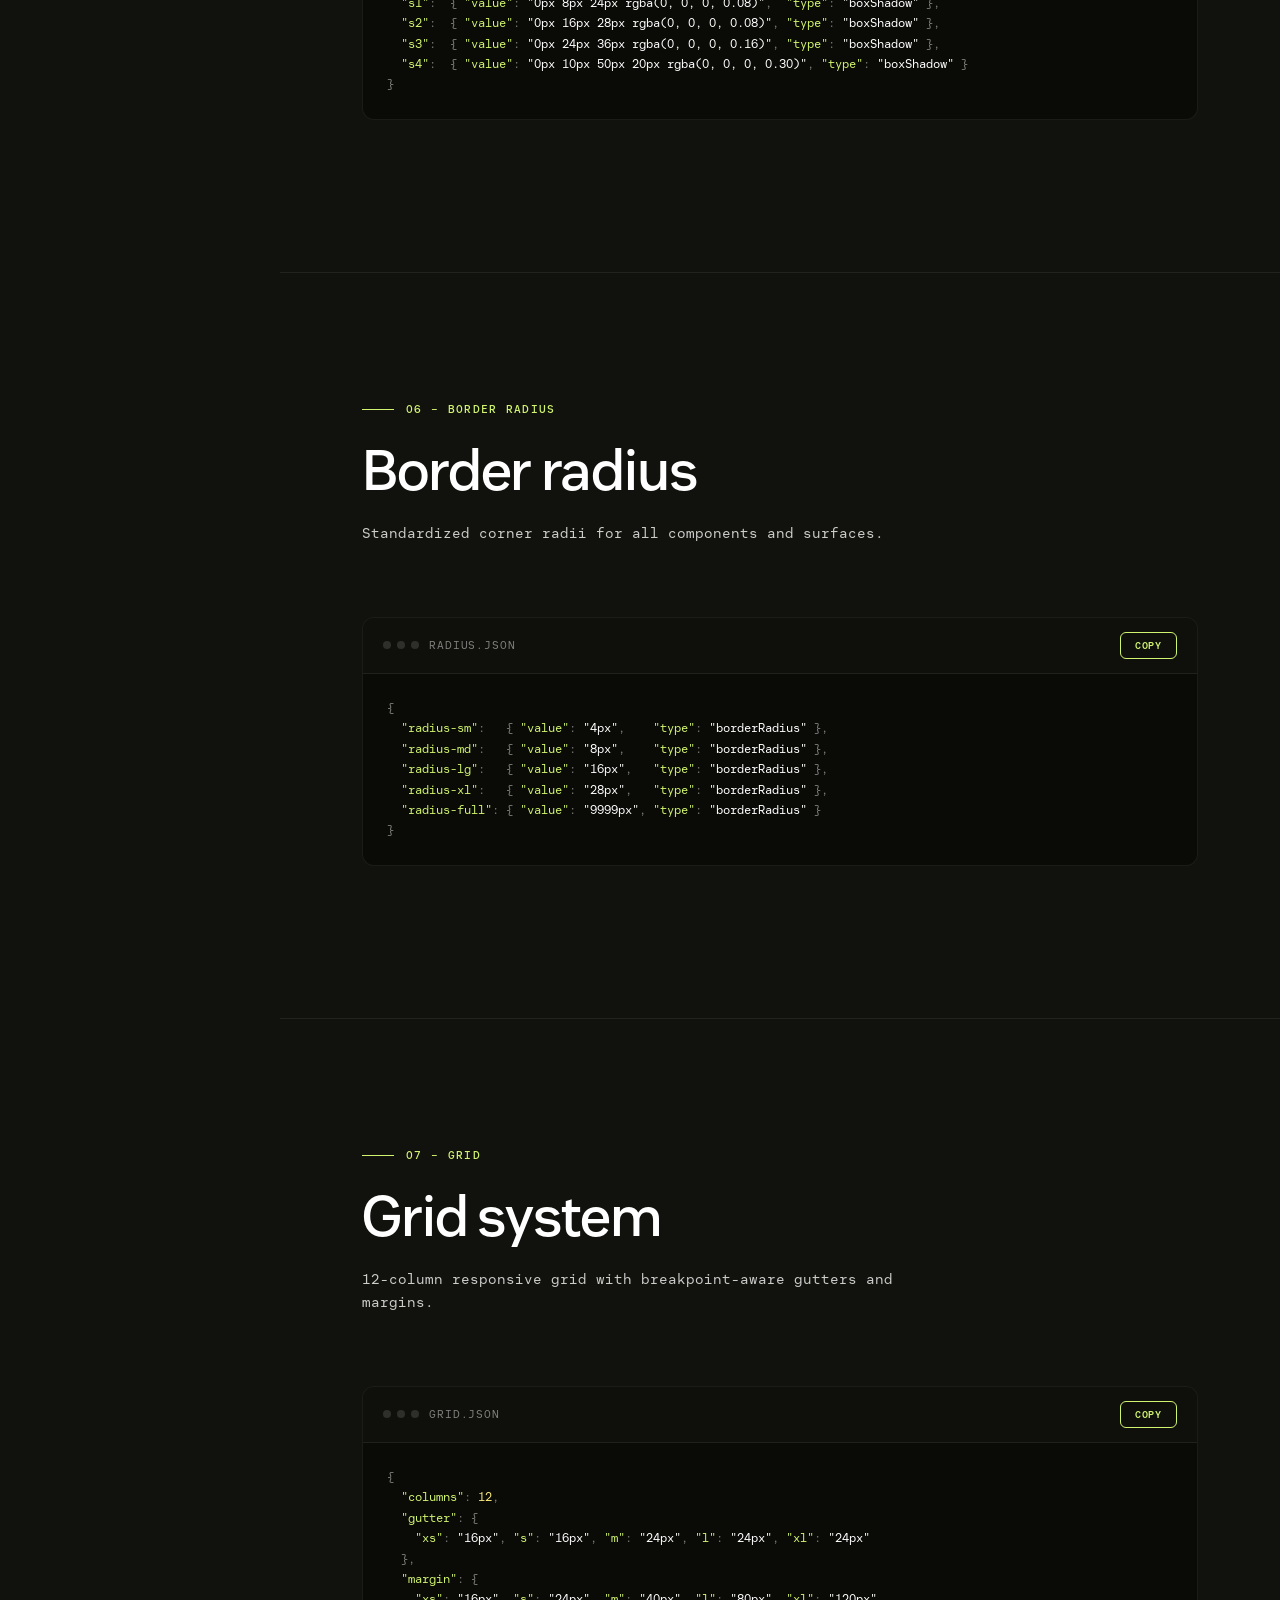
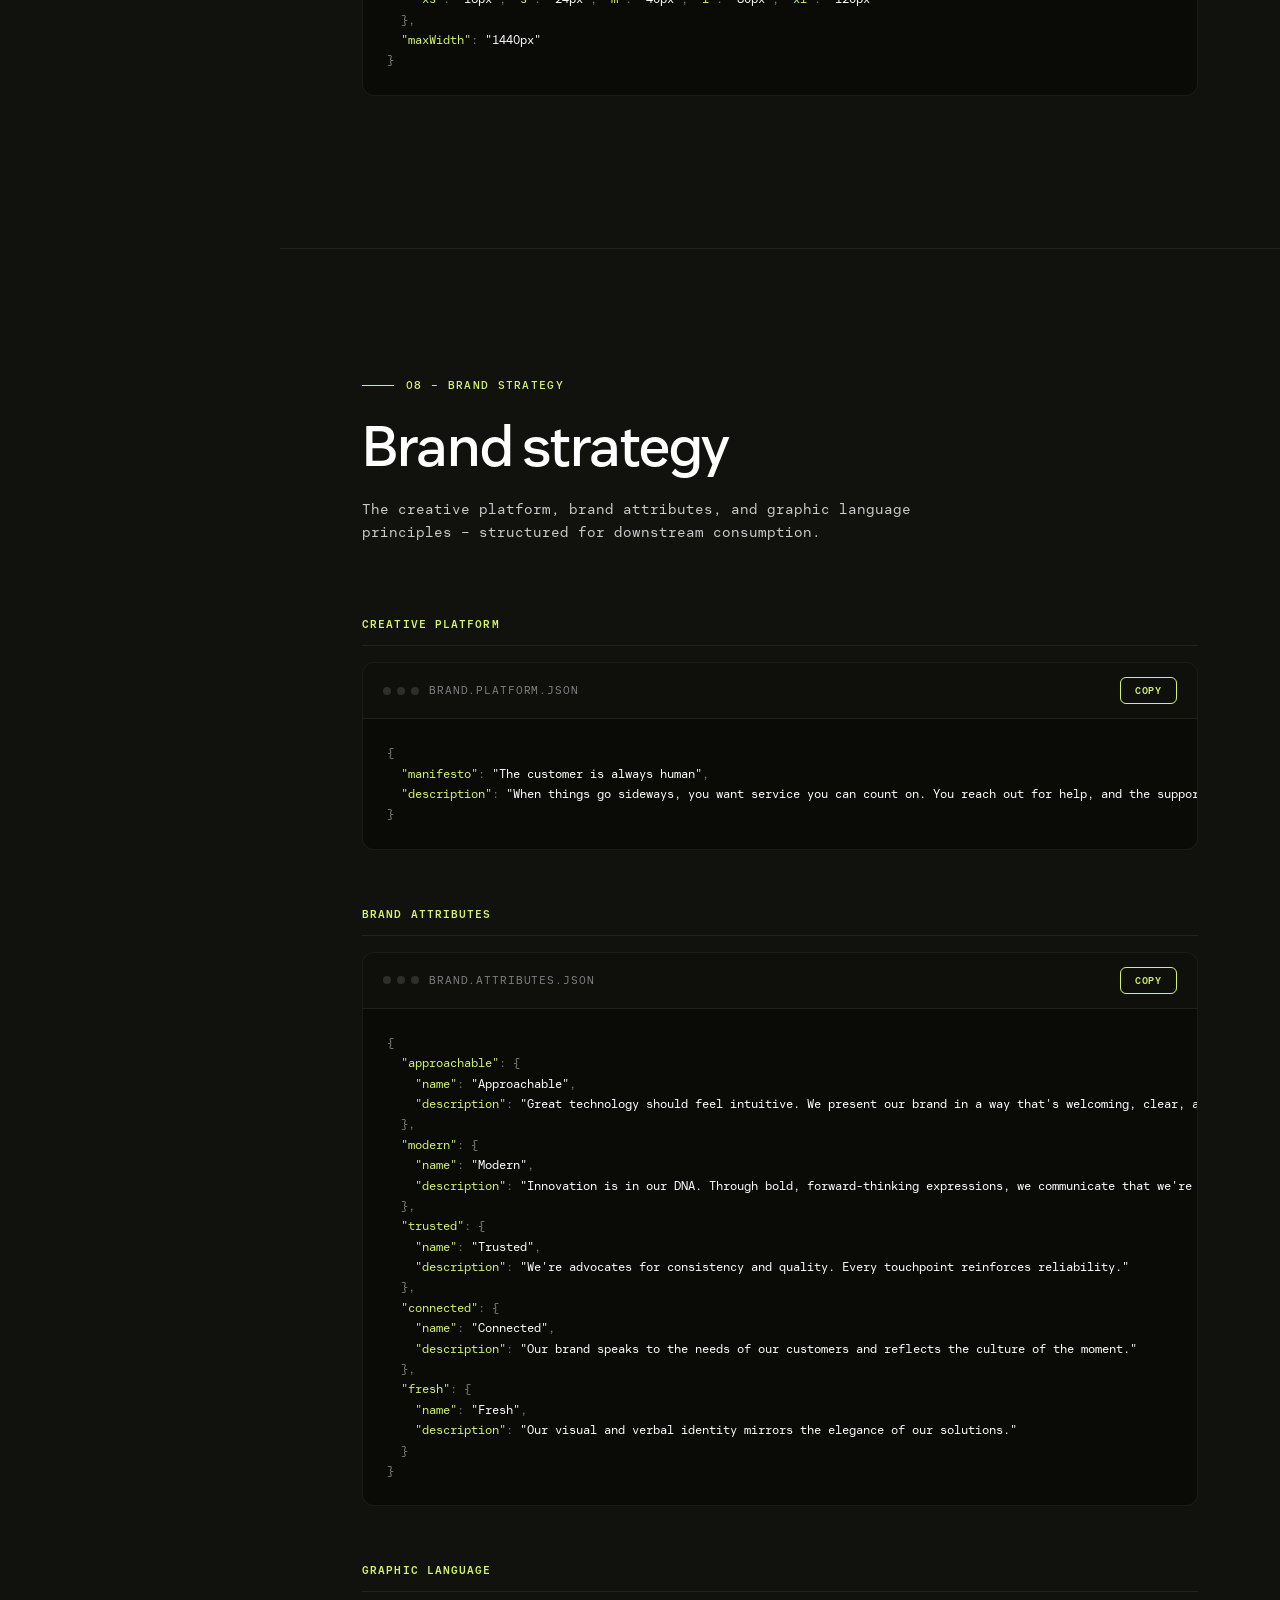
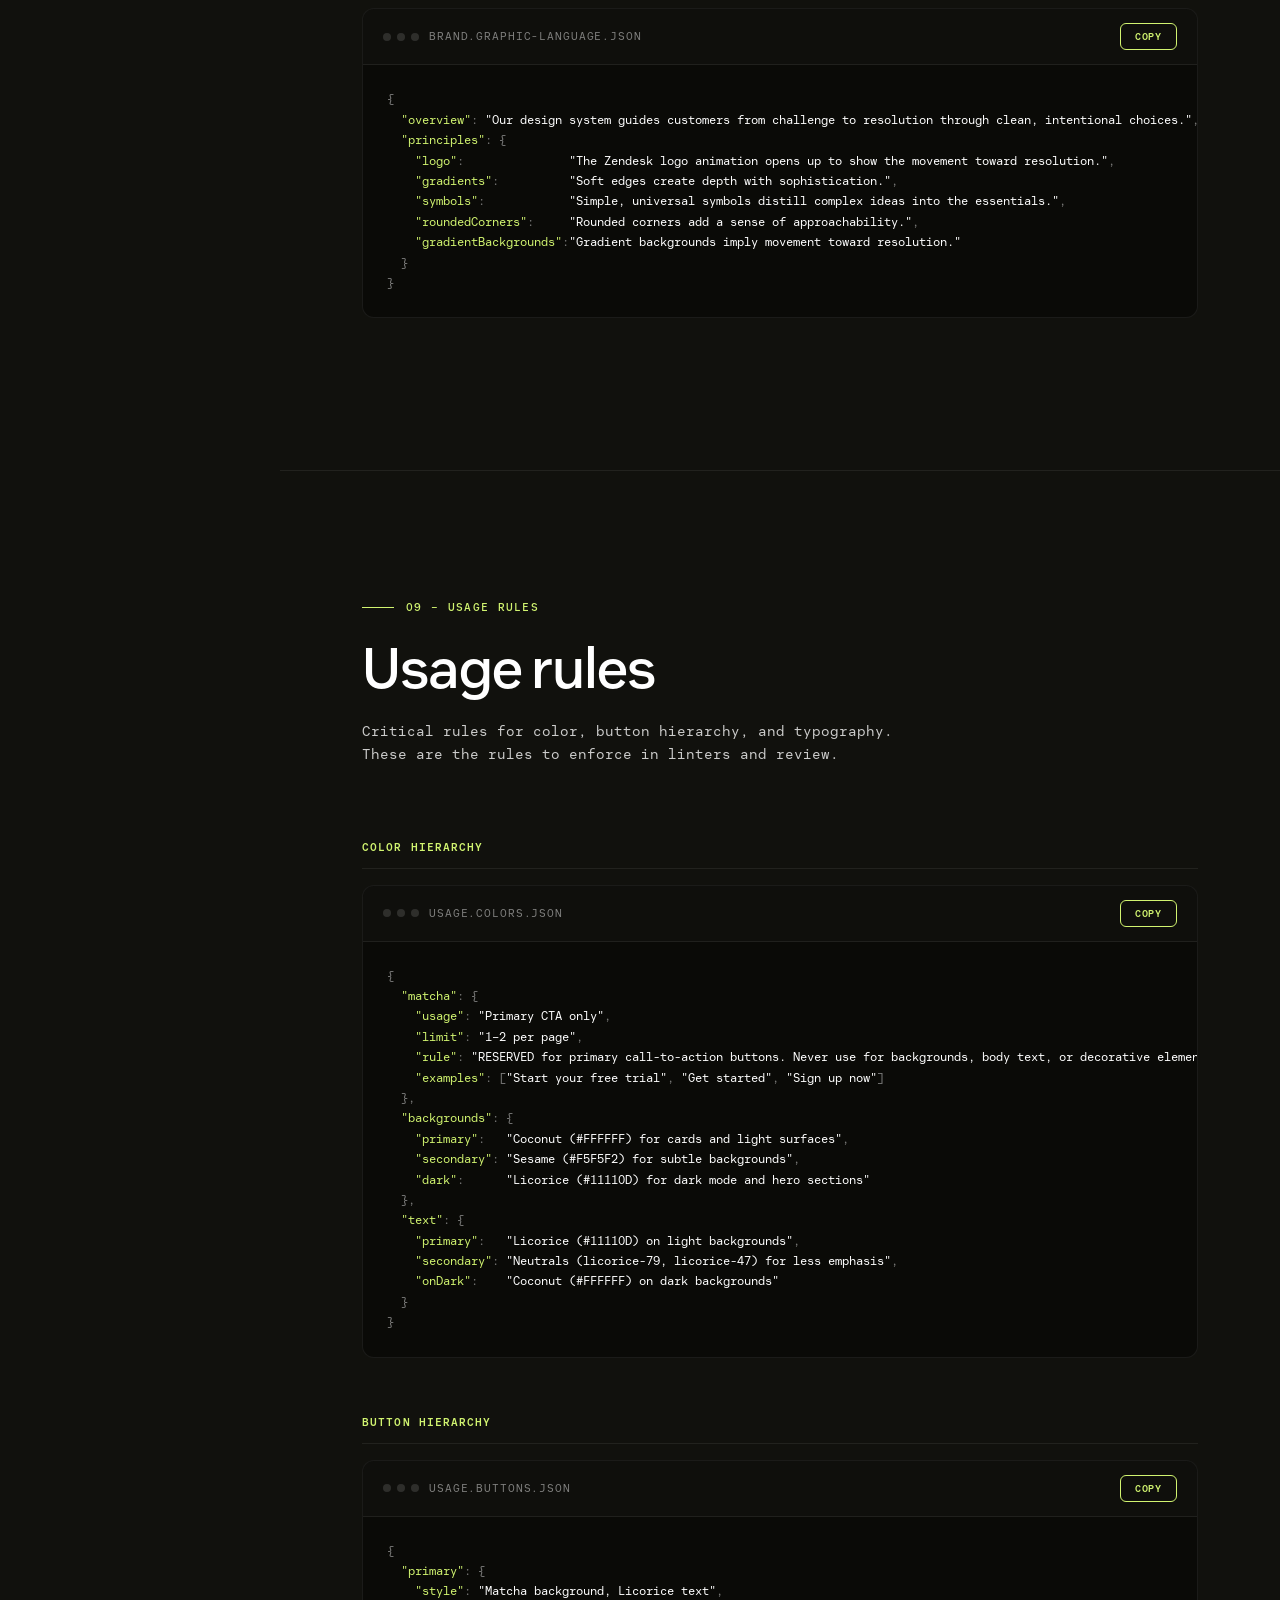
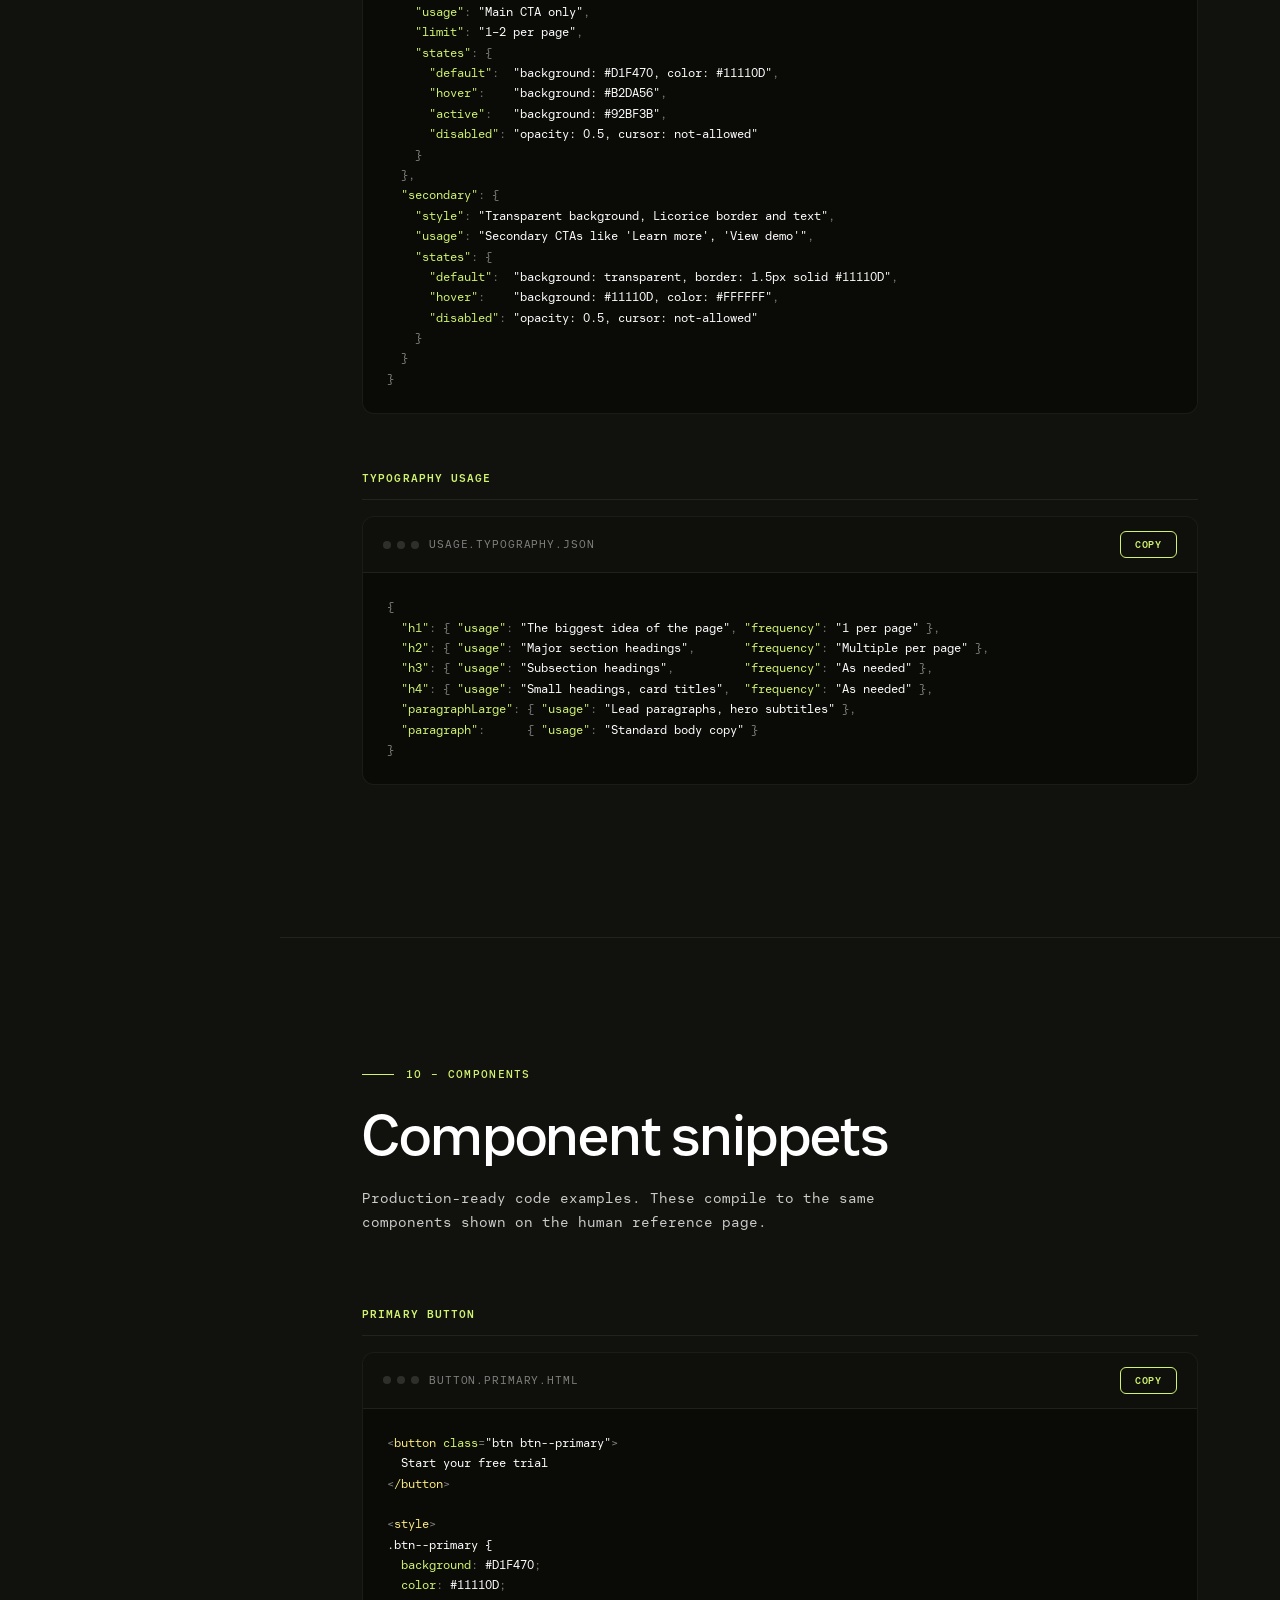
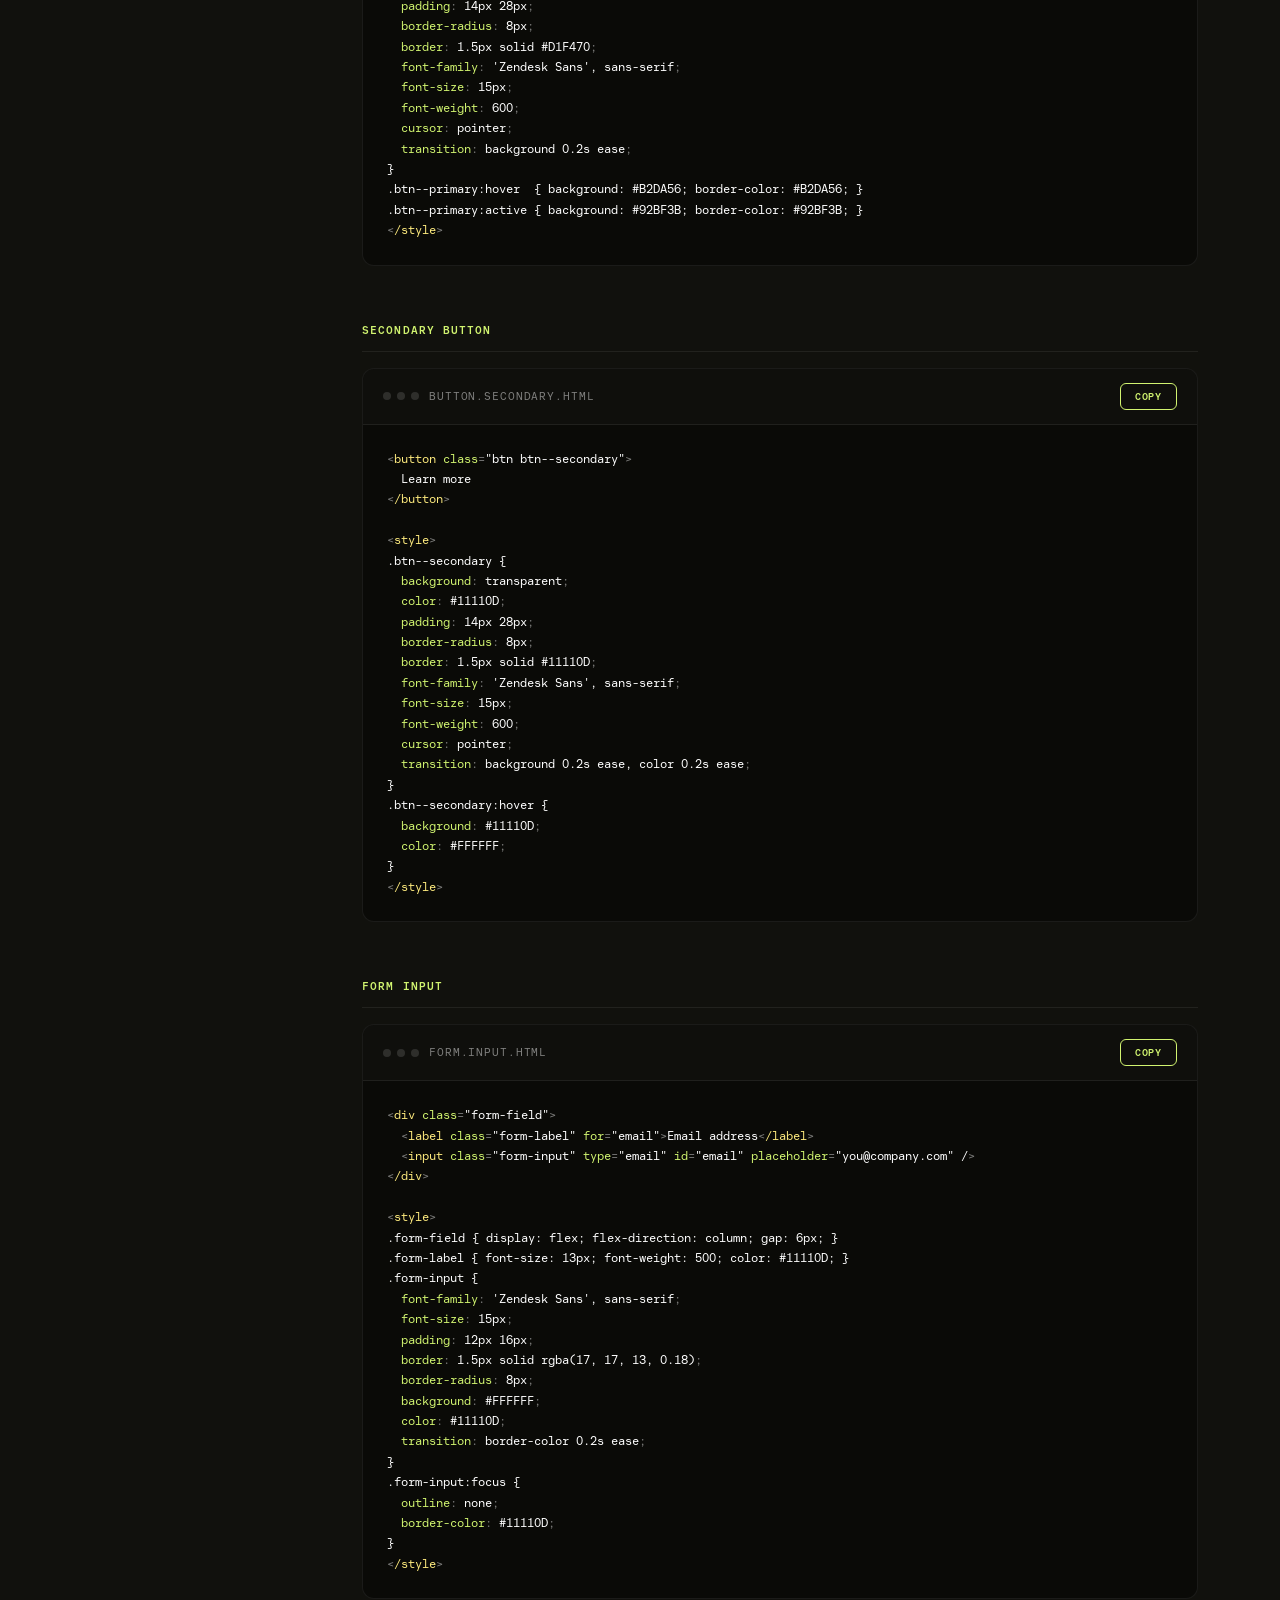
==== commit 43d13167: "Update project with brand assets and documentation - Add zendesk-brand skill package (zip) - Add cre" ====
--- a/zendesk-brand-code-reference.html
+++ b/zendesk-brand-code-reference.html
@@ -3,1660 +3,1547 @@
 <head>
     <meta charset="UTF-8">
     <meta name="viewport" content="width=device-width, initial-scale=1.0">
-    <title>Greenhouse 3.0 Design System - Machine-Readable Reference</title>
+    <title>Zendesk Brand Style Guide — Machine Reference</title>
     <style>
-        @font-face {
-            font-family: 'Zendesk Mono';
-            src: url('fonts/zendesk-mono/ZendeskMono-Regular.woff2') format('woff2');
-            font-weight: 400;
-            font-style: normal;
-        }
-        @font-face {
-            font-family: 'Zendesk Mono';
-            src: url('fonts/zendesk-mono/ZendeskMono-Medium.woff2') format('woff2');
+        /* ============================================================
+           FONTS — Mono primary, Sans for the H1 only
+           ============================================================ */
+        @font-face { font-family: 'Zendesk Sans'; src: url('fonts/zendesk-sans/ZendeskSans-Regular.woff2') format('woff2'); font-weight: 400; font-style: normal; }
+        @font-face { font-family: 'Zendesk Sans'; src: url('fonts/zendesk-sans/ZendeskSans-Medium.woff2') format('woff2'); font-weight: 500; font-style: normal; }
+        @font-face { font-family: 'Zendesk Mono'; src: url('fonts/zendesk-mono/ZendeskMono-Regular.woff2') format('woff2'); font-weight: 400; font-style: normal; }
+        @font-face { font-family: 'Zendesk Mono'; src: url('fonts/zendesk-mono/ZendeskMono-Medium.woff2') format('woff2'); font-weight: 500; font-style: normal; }
+        @font-face { font-family: 'Zendesk Mono'; src: url('fonts/zendesk-mono/ZendeskMono-SemiBold.woff2') format('woff2'); font-weight: 600; font-style: normal; }
+        @font-face { font-family: 'Zendesk Mono'; src: url('fonts/zendesk-mono/ZendeskMono-Bold.woff2') format('woff2'); font-weight: 700; font-style: normal; }
+
+        /* ============================================================
+           TOKENS
+           ============================================================ */
+        :root {
+            --color-licorice: #11110D;
+            --color-coconut: #FFFFFF;
+            --color-matcha: #D1F470;
+            --color-matcha-dim: #A8C955;
+            --color-sesame: #F5F5F2;
+            --color-pineapple: #FEEB7E;
+            --color-cactus: #A1D78F;
+
+            --color-coconut-79: rgba(255, 255, 255, 0.79);
+            --color-coconut-47: rgba(255, 255, 255, 0.47);
+            --color-coconut-32: rgba(255, 255, 255, 0.32);
+            --color-coconut-13: rgba(255, 255, 255, 0.13);
+            --color-coconut-7: rgba(255, 255, 255, 0.07);
+            --color-coconut-5: rgba(255, 255, 255, 0.05);
+
+            /* Syntax highlighting palette */
+            --syn-key: #D1F470;
+            --syn-string: #FFFFFF;
+            --syn-number: #FEEB7E;
+            --syn-bool: #A1D78F;
+            --syn-null: rgba(255, 255, 255, 0.47);
+            --syn-punct: rgba(255, 255, 255, 0.47);
+            --syn-comment: rgba(255, 255, 255, 0.32);
+            --syn-tag: #FEEB7E;
+            --syn-attr: #D1F470;
+
+            --font-sans: 'Zendesk Sans', -apple-system, BlinkMacSystemFont, sans-serif;
+            --font-mono: 'Zendesk Mono', ui-monospace, 'SF Mono', Menlo, monospace;
+
+            --s-4: 4px; --s-8: 8px; --s-12: 12px; --s-16: 16px;
+            --s-24: 24px; --s-40: 40px; --s-56: 56px; --s-72: 72px;
+            --s-96: 96px; --s-128: 128px;
+
+            --nav-width: 280px;
+            --content-max: 980px;
+        }
+
+        *, *::before, *::after { margin: 0; padding: 0; box-sizing: border-box; }
+
+        html { scroll-behavior: smooth; }
+
+        body {
+            font-family: var(--font-mono);
+            background: var(--color-licorice);
+            color: var(--color-coconut);
+            line-height: 1.55;
+            -webkit-font-smoothing: antialiased;
+            text-rendering: optimizeLegibility;
+        }
+
+        a { color: inherit; }
+        button { font-family: inherit; }
+
+        /* ============================================================
+           SIDEBAR — same shape as human page, inverted accent
+           ============================================================ */
+        .nav {
+            position: fixed;
+            top: 0;
+            left: 0;
+            width: var(--nav-width);
+            height: 100vh;
+            background: #0A0A07;
+            border-right: 1px solid var(--color-coconut-7);
+            padding: var(--s-56) var(--s-40);
+            display: flex;
+            flex-direction: column;
+            z-index: 100;
+            overflow-y: auto;
+        }
+
+        .nav__brand {
+            display: flex;
+            align-items: center;
+            gap: 14px;
+            margin-bottom: var(--s-72);
+        }
+
+        .nav__mark {
+            width: 36px;
+            height: 26px;
+            flex-shrink: 0;
+        }
+
+        .nav__brand-text {
+            font-family: var(--font-mono);
+            font-size: 11px;
             font-weight: 500;
-            font-style: normal;
-        }
-        @font-face {
-            font-family: 'Zendesk Mono';
-            src: url('fonts/zendesk-mono/ZendeskMono-SemiBold.woff2') format('woff2');
-            font-weight: 600;
-            font-style: normal;
-        }
-        @font-face {
-            font-family: 'Zendesk Mono';
-            src: url('fonts/zendesk-mono/ZendeskMono-Bold.woff2') format('woff2');
-            font-weight: 700;
-            font-style: normal;
-        }
-
-        :root {
-            --color-coconut: #FFFFFF;
-            --color-licorice: #11110D;
-            --color-matcha: #D1F470;
-            --color-sesame: #F5F5F2;
-            --color-sesame-200: #E5E5E2;
-            --color-licorice-79: rgba(17, 17, 13, 0.79);
-            --color-licorice-65: rgba(17, 17, 13, 0.65);
-            --color-licorice-15: rgba(17, 17, 13, 0.15);
-        }
-
-        * {
-            margin: 0;
-            padding: 0;
-            box-sizing: border-box;
-        }
-
-        body {
-            font-family: 'Zendesk Mono', monospace;
-            background-color: var(--color-licorice);
-            color: var(--color-coconut);
-            line-height: 1.6;
-            display: flex;
-            min-height: 100vh;
-        }
-
-        .main-content {
-            flex: 1;
-            padding: 80px 120px 120px;
-            max-width: 1200px;
-            margin: 0 auto;
-        }
-
-        .header {
-            margin-bottom: 72px;
-        }
-
-        .header .supertitle {
-            font-family: 'Zendesk Mono', monospace;
-            font-size: 12px;
-            font-weight: 500;
-            letter-spacing: 0.48px;
+            letter-spacing: 0.08em;
             text-transform: uppercase;
             color: var(--color-coconut);
-            margin-bottom: 20px;
+            line-height: 1.4;
+        }
+
+        .nav__brand-text span {
             display: block;
-        }
-
-        .header h1 {
-            font-size: 48px;
+            color: var(--color-coconut-47);
+            margin-top: 2px;
+        }
+
+        .nav__heading {
+            font-family: var(--font-mono);
+            font-size: 10px;
+            font-weight: 500;
+            letter-spacing: 0.12em;
+            text-transform: uppercase;
+            color: var(--color-coconut-47);
+            margin-bottom: var(--s-24);
+        }
+
+        .nav__menu {
+            display: flex;
+            flex-direction: column;
+            margin-bottom: var(--s-56);
+        }
+
+        .nav__item {
+            display: flex;
+            align-items: baseline;
+            gap: 12px;
+            padding: 10px 0 10px 14px;
+            font-family: var(--font-mono);
+            font-size: 12px;
             font-weight: 400;
+            color: var(--color-coconut-79);
+            text-decoration: none;
+            border-left: 1px solid var(--color-coconut-13);
+            transition: color 0.2s ease, border-color 0.2s ease, padding-left 0.2s ease;
+        }
+
+        .nav__item:hover {
+            color: var(--color-coconut);
+            border-left-color: var(--color-coconut-32);
+        }
+
+        .nav__item--active {
+            color: var(--color-matcha);
+            border-left-color: var(--color-matcha);
+            padding-left: 16px;
+        }
+
+        .nav__num {
+            font-family: var(--font-mono);
+            font-size: 10px;
+            color: var(--color-coconut-47);
+            min-width: 18px;
+        }
+
+        .nav__item--active .nav__num { color: var(--color-matcha); }
+
+        .nav__footer {
+            margin-top: auto;
+            padding-top: var(--s-24);
+            border-top: 1px solid var(--color-coconut-13);
+            font-family: var(--font-mono);
+            font-size: 10px;
+            color: var(--color-coconut-47);
+            letter-spacing: 0.05em;
+            text-transform: uppercase;
+            line-height: 1.6;
+        }
+
+        /* ============================================================
+           PAGE
+           ============================================================ */
+        .page {
+            margin-left: var(--nav-width);
+            min-height: 100vh;
+        }
+
+        .container {
+            max-width: var(--content-max);
+            margin: 0 auto;
+            padding: 0 var(--s-72);
+        }
+
+        /* ============================================================
+           HERO — sibling to human page
+           ============================================================ */
+        .hero {
+            padding: var(--s-96) 0 var(--s-128);
+            position: relative;
+            overflow: hidden;
+            border-bottom: 1px solid var(--color-coconut-7);
+        }
+
+        .hero__inner {
+            max-width: var(--content-max);
+            margin: 0 auto;
+            padding: 0 var(--s-72);
+            position: relative;
+            z-index: 1;
+        }
+
+        .hero__supertitle {
+            font-family: var(--font-mono);
+            font-size: 11px;
+            font-weight: 500;
+            letter-spacing: 0.12em;
+            text-transform: uppercase;
+            color: var(--color-matcha);
+            margin-bottom: var(--s-24);
+            display: inline-flex;
+            align-items: center;
+            gap: 12px;
+        }
+
+        .hero__supertitle::before {
+            content: '';
+            display: inline-block;
+            width: 32px;
+            height: 1px;
+            background: var(--color-matcha);
+        }
+
+        .hero__title {
+            font-family: var(--font-sans);
+            font-size: clamp(56px, 8vw, 108px);
+            font-weight: 500;
+            line-height: 0.92;
+            letter-spacing: -0.025em;
+            color: var(--color-coconut);
+            margin-bottom: var(--s-24);
+        }
+
+        .hero__title em {
+            font-family: var(--font-mono);
+            font-style: normal;
+            font-weight: 400;
+            color: var(--color-matcha);
+            font-size: clamp(18px, 2.25vw, 28px);
+            display: block;
+            letter-spacing: -0.01em;
             line-height: 1;
-            margin-bottom: 32px;
+            margin-top: var(--s-24);
+        }
+
+        .hero__subtitle {
+            font-family: var(--font-mono);
+            font-size: 14px;
+            line-height: 1.6;
+            color: var(--color-coconut-79);
+            max-width: 380px;
+        }
+
+        .hero__art {
+            position: relative;
+            aspect-ratio: 1 / 1;
+            max-width: 380px;
+            margin-left: auto;
+        }
+
+        .hero__art svg {
+            width: 100%;
+            height: 100%;
+            display: block;
+        }
+
+        /* Subtle dot grid background */
+        .hero::after {
+            content: '';
+            position: absolute;
+            inset: 0;
+            background-image: radial-gradient(circle at 1px 1px, var(--color-coconut-7) 1px, transparent 0);
+            background-size: 28px 28px;
+            opacity: 0.6;
+            pointer-events: none;
+        }
+
+        .hero__meta {
+            position: absolute;
+            bottom: var(--s-40);
+            left: 50%;
+            transform: translateX(-50%);
+            max-width: var(--content-max);
+            width: 100%;
+            padding: 0 var(--s-72);
+            display: flex;
+            justify-content: space-between;
+            font-family: var(--font-mono);
+            font-size: 10px;
+            color: var(--color-coconut-47);
+            text-transform: uppercase;
+            letter-spacing: 0.08em;
+            z-index: 1;
+        }
+
+        /* ============================================================
+           SECTIONS
+           ============================================================ */
+        .section {
+            padding: var(--s-128) 0;
+            position: relative;
+            border-bottom: 1px solid var(--color-coconut-7);
+        }
+
+        .section:last-of-type { border-bottom: none; }
+
+        .section__marker {
+            font-family: var(--font-mono);
+            font-size: 11px;
+            font-weight: 500;
+            letter-spacing: 0.12em;
+            text-transform: uppercase;
+            color: var(--color-matcha);
+            margin-bottom: var(--s-24);
+            display: flex;
+            align-items: center;
+            gap: 12px;
+        }
+
+        .section__marker::before {
+            content: '';
+            width: 32px;
+            height: 1px;
+            background: var(--color-matcha);
+        }
+
+        .section__title {
+            font-family: var(--font-sans);
+            font-size: clamp(36px, 4.5vw, 56px);
+            font-weight: 500;
+            line-height: 1;
+            letter-spacing: -0.02em;
             color: var(--color-coconut);
-            white-space: nowrap;
-        }
-
-        .header .subtitle {
-            font-size: 20px;
-            font-weight: 500;
-            line-height: 30px;
-            color: var(--color-coconut);
-            max-width: 600px;
-        }
-
-        .section {
-            margin-bottom: 96px;
-        }
-
-        .section h2 {
-            font-size: 30px;
-            font-weight: 500;
-            margin-bottom: 24px;
-            color: var(--color-coconut);
-        }
-
-        .section h3 {
-            font-size: 21px;
-            font-weight: 500;
-            margin-bottom: 16px;
-            margin-top: 40px;
-            color: var(--color-coconut);
-        }
-
-        .section p {
-            font-size: 15px;
-            color: var(--color-licorice-79);
-            margin-bottom: 24px;
-            line-height: 1.45;
-        }
-
-        #overview p {
-            color: var(--color-coconut);
-        }
-
-        .code-block {
-            background-color: rgba(255, 255, 255, 0.05);
-            border: 2px solid var(--color-licorice-15);
-            border-radius: 8px;
-            padding: 24px;
-            margin-bottom: 24px;
-            position: relative;
-        }
-
-        .code-block pre {
-            font-family: 'Zendesk Mono', monospace;
-            font-size: 13px;
-            line-height: 1.6;
-            color: var(--color-coconut);
-            overflow-x: auto;
-            white-space: pre-wrap;
-            word-wrap: break-word;
-        }
-
-        .copy-button {
-            position: absolute;
-            top: 16px;
-            right: 16px;
-            background-color: var(--color-matcha);
-            color: var(--color-licorice);
-            border: none;
-            padding: 8px 16px;
-            border-radius: 4px;
-            font-family: 'Zendesk Mono', monospace;
-            font-size: 12px;
-            font-weight: 600;
-            cursor: pointer;
-            transition: opacity 0.2s;
-        }
-
-        .copy-button:hover {
-            opacity: 0.85;
-        }
-
-        .copy-button:active {
-            opacity: 0.7;
-        }
-
-        .footer {
-            margin-top: 120px;
-            padding-top: 40px;
-            border-top: 2px solid var(--color-licorice-15);
-            text-align: center;
-            font-size: 13px;
-            color: var(--color-licorice-65);
-        }
-
-        .badge {
-            display: inline-block;
-            background-color: var(--color-matcha);
-            color: var(--color-licorice);
-            padding: 4px 12px;
-            border-radius: 4px;
+            margin-bottom: var(--s-24);
+        }
+
+        .section__lede {
+            font-family: var(--font-mono);
+            font-size: 14px;
+            line-height: 1.65;
+            color: var(--color-coconut-79);
+            max-width: 580px;
+            margin-bottom: var(--s-72);
+        }
+
+        .section__subhead {
+            font-family: var(--font-mono);
             font-size: 11px;
             font-weight: 600;
             text-transform: uppercase;
-            letter-spacing: 0.5px;
-            margin-left: 12px;
-        }
-
-        .floating-toggle {
+            letter-spacing: 0.1em;
+            color: var(--color-matcha);
+            margin-top: var(--s-56);
+            margin-bottom: var(--s-16);
+            padding-bottom: var(--s-12);
+            border-bottom: 1px solid var(--color-coconut-7);
+        }
+
+        .section__subhead:first-of-type { margin-top: 0; }
+
+        /* ============================================================
+           CODE BLOCKS — with syntax highlighting
+           ============================================================ */
+        .code-block {
+            background: #0A0A07;
+            border: 1px solid var(--color-coconut-7);
+            border-radius: 12px;
+            margin-bottom: var(--s-24);
+            position: relative;
+            overflow: hidden;
+        }
+
+        .code-block__head {
+            display: flex;
+            align-items: center;
+            justify-content: space-between;
+            padding: 14px 20px;
+            border-bottom: 1px solid var(--color-coconut-7);
+            background: rgba(255, 255, 255, 0.02);
+        }
+
+        .code-block__name {
+            font-family: var(--font-mono);
+            font-size: 11px;
+            color: var(--color-coconut-47);
+            text-transform: uppercase;
+            letter-spacing: 0.08em;
+            display: flex;
+            align-items: center;
+            gap: 10px;
+        }
+
+        .code-block__dots {
+            display: flex;
+            gap: 6px;
+        }
+
+        .code-block__dots span {
+            width: 8px;
+            height: 8px;
+            border-radius: 50%;
+            background: var(--color-coconut-13);
+        }
+
+        .code-block__dots span:nth-child(2) { background: var(--color-coconut-13); }
+        .code-block__dots span:nth-child(3) { background: var(--color-coconut-13); }
+
+        .copy-button {
+            background: transparent;
+            color: var(--color-matcha);
+            border: 1px solid var(--color-matcha);
+            padding: 6px 14px;
+            border-radius: 6px;
+            font-family: var(--font-mono);
+            font-size: 10px;
+            font-weight: 600;
+            text-transform: uppercase;
+            letter-spacing: 0.08em;
+            cursor: pointer;
+            transition: background 0.15s ease, color 0.15s ease;
+        }
+
+        .copy-button:hover {
+            background: var(--color-matcha);
+            color: var(--color-licorice);
+        }
+
+        .copy-button.copied {
+            background: var(--color-matcha);
+            color: var(--color-licorice);
+            border-color: var(--color-matcha);
+        }
+
+        .code-block pre {
+            font-family: var(--font-mono);
+            font-size: 12px;
+            line-height: 1.7;
+            color: var(--color-coconut);
+            padding: 24px;
+            overflow-x: auto;
+            white-space: pre;
+            tab-size: 2;
+        }
+
+        /* Syntax highlighting */
+        .syn-key      { color: var(--syn-key); }
+        .syn-string   { color: var(--syn-string); }
+        .syn-number   { color: var(--syn-number); }
+        .syn-bool     { color: var(--syn-bool); }
+        .syn-null     { color: var(--syn-null); }
+        .syn-punct    { color: var(--syn-punct); }
+        .syn-comment  { color: var(--syn-comment); font-style: italic; }
+        .syn-tag      { color: var(--syn-tag); }
+        .syn-attr     { color: var(--syn-attr); }
+
+        /* ============================================================
+           OVERVIEW LIST
+           ============================================================ */
+        .overview-list {
+            list-style: none;
+            display: grid;
+            grid-template-columns: 1fr 1fr;
+            gap: var(--s-16) var(--s-40);
+            margin-top: var(--s-40);
+            margin-bottom: var(--s-40);
+        }
+
+        .overview-list li {
+            font-family: var(--font-mono);
+            font-size: 13px;
+            color: var(--color-coconut-79);
+            line-height: 1.55;
+            padding-left: 24px;
+            position: relative;
+        }
+
+        .overview-list li::before {
+            content: '→';
+            position: absolute;
+            left: 0;
+            top: 0;
+            color: var(--color-matcha);
+        }
+
+        .overview-list strong {
+            color: var(--color-coconut);
+            font-weight: 600;
+            display: block;
+            margin-bottom: 2px;
+        }
+
+        .overview-quote {
+            font-family: var(--font-sans);
+            font-size: 28px;
+            font-weight: 500;
+            line-height: 1.2;
+            letter-spacing: -0.015em;
+            color: var(--color-coconut);
+            padding: var(--s-40);
+            border-left: 3px solid var(--color-matcha);
+            background: var(--color-coconut-5);
+            border-radius: 0 12px 12px 0;
+            margin-top: var(--s-40);
+        }
+
+        .overview-quote em {
+            font-style: italic;
+            font-weight: 300;
+            color: var(--color-matcha);
+        }
+
+        /* ============================================================
+           FLOATING TOGGLE
+           ============================================================ */
+        .toggle {
             position: fixed;
-            bottom: 40px;
+            bottom: var(--s-40);
             left: 50%;
-            transform: translateX(-50%);
-            background-color: var(--color-licorice);
-            padding: 8px;
-            border-radius: 2px;
+            transform: translateX(calc(-50% + var(--nav-width) / 2));
+            background: rgba(20, 20, 16, 0.95);
+            backdrop-filter: blur(10px);
+            -webkit-backdrop-filter: blur(10px);
+            padding: 6px;
+            border-radius: 999px;
             display: flex;
-            gap: 12px;
-            align-items: center;
-            z-index: 1000;
-            box-shadow: 0 8px 24px rgba(0, 0, 0, 0.4);
-        }
-
-        .toggle-button {
-            font-family: 'Zendesk Mono', monospace;
-            font-size: 16px;
-            font-weight: 500;
-            line-height: 23px;
-            padding: 10px 16px;
-            border-radius: 16px;
+            gap: 4px;
+            z-index: 200;
+            border: 1px solid var(--color-coconut-13);
+            box-shadow: 0 16px 40px rgba(0, 0, 0, 0.5);
+        }
+
+        .toggle__btn {
+            font-family: var(--font-mono);
+            font-size: 11px;
+            font-weight: 600;
+            letter-spacing: 0.08em;
+            text-transform: uppercase;
+            padding: 10px 22px;
+            border-radius: 999px;
             border: none;
+            background: transparent;
+            color: var(--color-coconut-79);
+            text-decoration: none;
             cursor: pointer;
-            white-space: nowrap;
-            transition: all 0.2s;
-            text-decoration: none;
-            display: inline-block;
-            min-width: 101px;
-            text-align: center;
-        }
-
-        .toggle-button.active {
-            background-color: var(--color-matcha);
+            transition: all 0.2s ease;
+        }
+
+        .toggle__btn:hover { color: var(--color-coconut); }
+
+        .toggle__btn--active {
+            background: var(--color-matcha);
             color: var(--color-licorice);
         }
 
-        .toggle-button.inactive {
-            background-color: var(--color-coconut);
-            color: var(--color-licorice);
-            border: 1px solid rgba(17, 17, 13, 0.32);
-        }
-
-        .toggle-button:hover {
-            opacity: 0.9;
+        /* ============================================================
+           RESPONSIVE
+           ============================================================ */
+        @media (max-width: 1024px) {
+            .nav { transform: translateX(-100%); }
+            .page { margin-left: 0; }
+            .toggle { transform: translateX(-50%); }
+            .hero__inner { grid-template-columns: 1fr; }
+            .hero__art { max-width: 280px; margin-left: 0; }
+            .overview-list { grid-template-columns: 1fr; }
+        }
+
+        @media (max-width: 640px) {
+            .container,
+            .hero__inner { padding: 0 var(--s-24); }
+            .code-block pre { font-size: 11px; padding: 16px; }
         }
     </style>
 </head>
 <body>
-    <div class="main-content">
-        <div class="header">
-            <p class="supertitle">ZENDESK BRAND SYSTEM</p>
-            <h1>Brand style guide</h1>
-            <p class="subtitle">Zendesk's AI friendly digital design and development library</p>
+
+    <!-- ============================================================
+         SIDEBAR
+         ============================================================ -->
+    <nav class="nav">
+        <div class="nav__brand">
+            <svg class="nav__mark" viewBox="0 0 144 105" fill="none" xmlns="http://www.w3.org/2000/svg">
+                <path d="M77.4095 104.5C77.5392 86.3085 92.3259 71.6016 110.548 71.6016C128.77 71.6016 143.556 86.3085 143.686 104.5L77.4095 104.5Z" fill="#FFFFFF"/>
+                <path d="M143.5 0H77.5V77L143.5 0Z" fill="#FFFFFF"/>
+                <path d="M66.2766 0C66.1468 18.1914 51.3605 32.8983 33.1385 32.8984C14.9165 32.8984 0.12976 18.1915 0 0L66.2766 0Z" fill="#FFFFFF"/>
+                <path d="M0 104.5L66.5 104.5L66.5 27.5L0 104.5Z" fill="#FFFFFF"/>
+            </svg>
+            <div class="nav__brand-text">
+                Zendesk
+                <span>Brand System</span>
+            </div>
         </div>
 
-        <section id="overview" class="section">
-            <h2>Overview</h2>
-            <p>This document provides machine-readable access to the Greenhouse 3.0 design system for AI agents and developers. All design tokens, brand guidelines, usage rules, and component examples are embedded as structured JSON data and can be accessed programmatically.</p>
-
-            <p style="margin-top: 24px;"><strong>What's included:</strong></p>
-            <ul style="list-style: none; padding: 0; margin-top: 16px; color: var(--color-coconut);">
-                <li style="margin-bottom: 12px;">→ <strong>Design Tokens:</strong> Colors, typography, spacing, breakpoints, shadows, border radius, grid system</li>
-                <li style="margin-bottom: 12px;">→ <strong>Brand Strategy:</strong> Creative platform, brand attributes, graphic language principles</li>
-                <li style="margin-bottom: 12px;">→ <strong>Usage Guidelines:</strong> Color hierarchy, button hierarchy, typography usage rules</li>
-                <li style="margin-bottom: 12px;">→ <strong>Component Examples:</strong> Production-ready code for buttons, forms, cards, and more</li>
-                <li style="margin-bottom: 12px;">→ <strong>Layout Patterns:</strong> Hero sections, feature grids, content sections with responsive examples</li>
-                <li style="margin-bottom: 12px;">→ <strong>Accessibility:</strong> WCAG 2.1 AA compliance, color contrast, keyboard navigation, ARIA labels</li>
-            </ul>
-
-            <p style="margin-top: 24px;">Use the copy buttons to extract specific sections, or access the full JSON structure at the bottom of this page.</p>
-        </section>
-
-        <section id="colors" class="section">
-            <h2>Colors <span class="badge">Primary Tokens</span></h2>
-
-            <h3>Primary Colors</h3>
-            <div class="code-block">
-                <button class="copy-button" onclick="copyToClipboard('colors-primary')">Copy JSON</button>
-                <pre id="colors-primary">{
-  "coconut": {
-    "value": "#FFFFFF",
-    "type": "color",
-    "description": "Primary background (light mode)"
-  },
-  "licorice": {
-    "value": "#11110D",
-    "type": "color",
-    "description": "Primary text and dark background"
-  },
-  "matcha": {
-    "value": "#D1F470",
-    "type": "color",
-    "description": "Primary CTA color (use sparingly)"
-  },
-  "sesame": {
-    "value": "#F5F5F2",
-    "type": "color",
-    "description": "Secondary background"
-  }
-}</pre>
+        <div class="nav__heading">Reference</div>
+        <div class="nav__menu">
+            <a href="#overview" class="nav__item nav__item--active"><span class="nav__num">00</span>Overview</a>
+            <a href="#colors" class="nav__item"><span class="nav__num">01</span>Colors</a>
+            <a href="#typography" class="nav__item"><span class="nav__num">02</span>Typography</a>
+            <a href="#spacing" class="nav__item"><span class="nav__num">03</span>Spacing</a>
+            <a href="#breakpoints" class="nav__item"><span class="nav__num">04</span>Breakpoints</a>
+            <a href="#shadows" class="nav__item"><span class="nav__num">05</span>Shadows</a>
+            <a href="#radius" class="nav__item"><span class="nav__num">06</span>Border Radius</a>
+            <a href="#grid" class="nav__item"><span class="nav__num">07</span>Grid</a>
+            <a href="#brand" class="nav__item"><span class="nav__num">08</span>Brand Strategy</a>
+            <a href="#usage" class="nav__item"><span class="nav__num">09</span>Usage Rules</a>
+            <a href="#components" class="nav__item"><span class="nav__num">10</span>Components</a>
+            <a href="#patterns" class="nav__item"><span class="nav__num">11</span>Layout Patterns</a>
+            <a href="#a11y" class="nav__item"><span class="nav__num">12</span>Accessibility</a>
+        </div>
+
+        <div class="nav__footer">
+            Greenhouse 3.0<br>
+            v2026.04
+        </div>
+    </nav>
+
+    <!-- ============================================================
+         PAGE
+         ============================================================ -->
+    <main class="page">
+
+        <!-- HERO -->
+        <section class="hero">
+            <div class="hero__inner">
+                <div>
+                    <div class="hero__supertitle">Zendesk Brand System</div>
+                    <h1 class="hero__title">Brand<br>style guide<em>// machine reference</em></h1>
+                    <p class="hero__subtitle">Structured tokens, rules, and snippets — for AI agents, build pipelines, and developers wiring the brand into product surfaces.</p>
+                </div>
             </div>
-
-            <h3>Secondary Colors</h3>
-            <div class="code-block">
-                <button class="copy-button" onclick="copyToClipboard('colors-secondary')">Copy JSON</button>
-                <pre id="colors-secondary">{
-  "cactus": {
-    "value": "#7DAD19",
-    "type": "color"
-  },
-  "pineapple": {
-    "value": "#FFD424",
-    "type": "color"
-  },
-  "shamrock": {
-    "value": "#53A318",
-    "type": "color"
-  },
-  "fern": {
-    "value": "#203524",
-    "type": "color"
-  },
-  "coal": {
-    "value": "#0E0E0B",
-    "type": "color"
-  }
-}</pre>
-            </div>
-
-            <h3>Extended Palette - Matcha Scale</h3>
-            <div class="code-block">
-                <button class="copy-button" onclick="copyToClipboard('colors-matcha-scale')">Copy JSON</button>
-                <pre id="colors-matcha-scale">{
-  "matcha-000": {
-    "value": "#F8FEDB",
-    "type": "color"
-  },
-  "matcha-100": {
-    "value": "#F0FCBC",
-    "type": "color"
-  },
-  "matcha-200": {
-    "value": "#E5FA91",
-    "type": "color"
-  },
-  "matcha-300": {
-    "value": "#D1F470",
-    "type": "color"
-  },
-  "matcha-400": {
-    "value": "#B4DC4E",
-    "type": "color"
-  },
-  "matcha-500": {
-    "value": "#9CBF3F",
-    "type": "color"
-  },
-  "matcha-600": {
-    "value": "#7DA031",
-    "type": "color"
-  }
-}</pre>
-            </div>
-
-            <h3>Extended Palette - Sesame Scale</h3>
-            <div class="code-block">
-                <button class="copy-button" onclick="copyToClipboard('colors-sesame-scale')">Copy JSON</button>
-                <pre id="colors-sesame-scale">{
-  "sesame-100": {
-    "value": "#FCFCFB",
-    "type": "color"
-  },
-  "sesame-200": {
-    "value": "#E5E5E2",
-    "type": "color"
-  },
-  "sesame-300": {
-    "value": "#D4D4D1",
-    "type": "color"
-  },
-  "sesame-400": {
-    "value": "#C0C0BC",
-    "type": "color"
-  },
-  "sesame-500": {
-    "value": "#A8A8A3",
-    "type": "color"
-  },
-  "sesame-600": {
-    "value": "#8F8F8A",
-    "type": "color"
-  },
-  "sesame-700": {
-    "value": "#757571",
-    "type": "color"
-  }
-}</pre>
-            </div>
-
-            <h3>Neutrals - Light Mode</h3>
-            <div class="code-block">
-                <button class="copy-button" onclick="copyToClipboard('colors-neutrals-light')">Copy JSON</button>
-                <pre id="colors-neutrals-light">{
-  "licorice-5": {
-    "value": "rgba(17, 17, 13, 0.05)",
-    "type": "color"
-  },
-  "licorice-15": {
-    "value": "rgba(17, 17, 13, 0.15)",
-    "type": "color"
-  },
-  "licorice-30": {
-    "value": "rgba(17, 17, 13, 0.30)",
-    "type": "color"
-  },
-  "licorice-50": {
-    "value": "rgba(17, 17, 13, 0.50)",
-    "type": "color"
-  },
-  "licorice-65": {
-    "value": "rgba(17, 17, 13, 0.65)",
-    "type": "color"
-  },
-  "licorice-79": {
-    "value": "rgba(17, 17, 13, 0.79)",
-    "type": "color"
-  }
-}</pre>
-            </div>
-
-            <h3>Neutrals - Dark Mode</h3>
-            <div class="code-block">
-                <button class="copy-button" onclick="copyToClipboard('colors-neutrals-dark')">Copy JSON</button>
-                <pre id="colors-neutrals-dark">{
-  "white-5": {
-    "value": "rgba(255, 255, 255, 0.05)",
-    "type": "color"
-  },
-  "white-15": {
-    "value": "rgba(255, 255, 255, 0.15)",
-    "type": "color"
-  },
-  "white-30": {
-    "value": "rgba(255, 255, 255, 0.30)",
-    "type": "color"
-  },
-  "white-50": {
-    "value": "rgba(255, 255, 255, 0.50)",
-    "type": "color"
-  },
-  "white-65": {
-    "value": "rgba(255, 255, 255, 0.65)",
-    "type": "color"
-  },
-  "white-79": {
-    "value": "rgba(255, 255, 255, 0.79)",
-    "type": "color"
-  }
-}</pre>
+            <div class="hero__meta">
+                <span>Format · JSON</span>
+                <span>Schema · Greenhouse 3.0</span>
+                <span>Updated · 2026.04</span>
             </div>
         </section>
 
-        <section id="typography" class="section">
-            <h2>Typography <span class="badge">Type Scale</span></h2>
-
-            <h3>Font Families</h3>
-            <div class="code-block">
-                <button class="copy-button" onclick="copyToClipboard('type-families')">Copy JSON</button>
-                <pre id="type-families">{
+        <!-- OVERVIEW -->
+        <section class="section" id="overview">
+            <div class="container">
+                <div class="section__marker">00 — Overview</div>
+                <h2 class="section__title">Built to be parsed.</h2>
+                <p class="section__lede">This document gives AI agents and developers structured access to the Greenhouse 3.0 design system. Every section ships as copy-ready JSON or annotated code — tokens, rules, components, and patterns — keyed to the same canonical names used in the human reference.</p>
+
+                <ul class="overview-list">
+                    <li><strong>Design tokens</strong>Colors, typography, spacing, shadows, radii, grid</li>
+                    <li><strong>Brand strategy</strong>Creative platform, attributes, graphic language</li>
+                    <li><strong>Usage rules</strong>Color and button hierarchy, typography rules</li>
+                    <li><strong>Component snippets</strong>Production-ready code for buttons, forms, cards</li>
+                    <li><strong>Layout patterns</strong>Hero, feature grid, content/CTA sections</li>
+                    <li><strong>Accessibility</strong>WCAG 2.1 AA, contrast, keyboard, ARIA</li>
+                </ul>
+
+                <p class="overview-quote">The customer is <em>always</em> human.</p>
+            </div>
+        </section>
+
+        <!-- COLORS -->
+        <section class="section" id="colors">
+            <div class="container">
+                <div class="section__marker">01 — Colors</div>
+                <h2 class="section__title">Color tokens</h2>
+                <p class="section__lede">All color values as flat key/value JSON. Matcha is reserved for primary actions only — see usage rules.</p>
+
+                <div class="section__subhead">Primary colors</div>
+                <div class="code-block">
+                    <div class="code-block__head">
+                        <div class="code-block__name"><span class="code-block__dots"><span></span><span></span><span></span></span>colors.primary.json</div>
+                        <button class="copy-button" data-target="json-colors-primary">Copy</button>
+                    </div>
+                    <pre data-json id="json-colors-primary">{
+  "coconut": { "value": "#FFFFFF", "type": "color", "description": "Primary background (light mode)" },
+  "licorice": { "value": "#11110D", "type": "color", "description": "Primary text and dark background" },
+  "matcha": { "value": "#D1F470", "type": "color", "description": "Primary CTA color (use sparingly)" },
+  "sesame": { "value": "#F5F5F2", "type": "color", "description": "Secondary background" }
+}</pre>
+                </div>
+
+                <div class="section__subhead">Secondary palette</div>
+                <div class="code-block">
+                    <div class="code-block__head">
+                        <div class="code-block__name"><span class="code-block__dots"><span></span><span></span><span></span></span>colors.secondary.json</div>
+                        <button class="copy-button" data-target="json-colors-secondary">Copy</button>
+                    </div>
+                    <pre data-json id="json-colors-secondary">{
+  "cactus":    { "value": "#A1D78F", "type": "color" },
+  "pineapple": { "value": "#FEEB7E", "type": "color" },
+  "shamrock":  { "value": "#2D4C33", "type": "color" },
+  "fern":      { "value": "#203524", "type": "color" }
+}</pre>
+                </div>
+
+                <div class="section__subhead">Matcha scale</div>
+                <div class="code-block">
+                    <div class="code-block__head">
+                        <div class="code-block__name"><span class="code-block__dots"><span></span><span></span><span></span></span>colors.matcha.json</div>
+                        <button class="copy-button" data-target="json-colors-matcha">Copy</button>
+                    </div>
+                    <pre data-json id="json-colors-matcha">{
+  "matcha-000": { "value": "#E6FAAB", "type": "color" },
+  "matcha-100": { "value": "#D1F470", "type": "color" },
+  "matcha-200": { "value": "#B2DA56", "type": "color" },
+  "matcha-300": { "value": "#92BF3B", "type": "color" },
+  "matcha-400": { "value": "#70A32A", "type": "color" },
+  "matcha-500": { "value": "#4E8336", "type": "color" },
+  "matcha-600": { "value": "#355E34", "type": "color" }
+}</pre>
+                </div>
+
+                <div class="section__subhead">Sesame scale</div>
+                <div class="code-block">
+                    <div class="code-block__head">
+                        <div class="code-block__name"><span class="code-block__dots"><span></span><span></span><span></span></span>colors.sesame.json</div>
+                        <button class="copy-button" data-target="json-colors-sesame">Copy</button>
+                    </div>
+                    <pre data-json id="json-colors-sesame">{
+  "sesame-100": { "value": "#F5F5F2", "type": "color" },
+  "sesame-200": { "value": "#E5E5E2", "type": "color" },
+  "sesame-300": { "value": "#D5D5D2", "type": "color" },
+  "sesame-400": { "value": "#B4B4B0", "type": "color" },
+  "sesame-500": { "value": "#90918C", "type": "color" },
+  "sesame-600": { "value": "#6C6C68", "type": "color" },
+  "sesame-700": { "value": "#42433E", "type": "color" }
+}</pre>
+                </div>
+
+                <div class="section__subhead">Neutrals — light mode</div>
+                <div class="code-block">
+                    <div class="code-block__head">
+                        <div class="code-block__name"><span class="code-block__dots"><span></span><span></span><span></span></span>colors.neutrals.light.json</div>
+                        <button class="copy-button" data-target="json-colors-neutrals-light">Copy</button>
+                    </div>
+                    <pre data-json id="json-colors-neutrals-light">{
+  "licorice-5":  { "value": "rgba(17, 17, 13, 0.05)", "type": "color" },
+  "licorice-11": { "value": "rgba(17, 17, 13, 0.11)", "type": "color" },
+  "licorice-18": { "value": "rgba(17, 17, 13, 0.18)", "type": "color" },
+  "licorice-32": { "value": "rgba(17, 17, 13, 0.32)", "type": "color" },
+  "licorice-47": { "value": "rgba(17, 17, 13, 0.47)", "type": "color" },
+  "licorice-79": { "value": "rgba(17, 17, 13, 0.79)", "type": "color" }
+}</pre>
+                </div>
+
+                <div class="section__subhead">Neutrals — dark mode</div>
+                <div class="code-block">
+                    <div class="code-block__head">
+                        <div class="code-block__name"><span class="code-block__dots"><span></span><span></span><span></span></span>colors.neutrals.dark.json</div>
+                        <button class="copy-button" data-target="json-colors-neutrals-dark">Copy</button>
+                    </div>
+                    <pre data-json id="json-colors-neutrals-dark">{
+  "coconut-5":  { "value": "rgba(255, 255, 255, 0.05)", "type": "color" },
+  "coconut-13": { "value": "rgba(255, 255, 255, 0.13)", "type": "color" },
+  "coconut-32": { "value": "rgba(255, 255, 255, 0.32)", "type": "color" },
+  "coconut-47": { "value": "rgba(255, 255, 255, 0.47)", "type": "color" },
+  "coconut-79": { "value": "rgba(255, 255, 255, 0.79)", "type": "color" }
+}</pre>
+                </div>
+            </div>
+        </section>
+
+        <!-- TYPOGRAPHY -->
+        <section class="section" id="typography">
+            <div class="container">
+                <div class="section__marker">02 — Typography</div>
+                <h2 class="section__title">Type tokens</h2>
+                <p class="section__lede">Zendesk Sans is the primary typeface; Zendesk Mono handles supertitles, technical detail, and metadata. Sizes are unitless pixel values.</p>
+
+                <div class="section__subhead">Font families</div>
+                <div class="code-block">
+                    <div class="code-block__head">
+                        <div class="code-block__name"><span class="code-block__dots"><span></span><span></span><span></span></span>typography.families.json</div>
+                        <button class="copy-button" data-target="json-type-families">Copy</button>
+                    </div>
+                    <pre data-json id="json-type-families">{
   "zendesk-sans": {
-    "value": "Zendesk Sans, -apple-system, BlinkMacSystemFont, 'Segoe UI', Roboto, sans-serif",
+    "value": "Zendesk Sans, -apple-system, BlinkMacSystemFont, 'Segoe UI', sans-serif",
     "type": "fontFamily"
   },
   "zendesk-mono": {
-    "value": "Zendesk Mono, Menlo, Monaco, 'Courier New', monospace",
+    "value": "Zendesk Mono, ui-monospace, 'SF Mono', Menlo, monospace",
     "type": "fontFamily"
   }
 }</pre>
-            </div>
-
-            <h3>Type Scale</h3>
-            <div class="code-block">
-                <button class="copy-button" onclick="copyToClipboard('type-scale')">Copy JSON</button>
-                <pre id="type-scale">{
-  "h1": {
-    "fontSize": "42px",
-    "fontWeight": 500,
-    "lineHeight": "44.1px",
-    "type": "typography"
-  },
-  "h2": {
-    "fontSize": "30px",
-    "fontWeight": 500,
-    "lineHeight": "34.5px",
-    "type": "typography"
-  },
-  "h3": {
-    "fontSize": "21px",
-    "fontWeight": 500,
-    "lineHeight": "26.25px",
-    "type": "typography"
-  },
-  "h4": {
-    "fontSize": "15px",
-    "fontWeight": 600,
-    "lineHeight": "21.75px",
-    "type": "typography"
-  },
-  "paragraph-large": {
-    "fontSize": "21px",
-    "fontWeight": 400,
-    "lineHeight": "26.25px",
-    "type": "typography"
-  },
-  "paragraph": {
-    "fontSize": "15px",
-    "fontWeight": 400,
-    "lineHeight": "21.75px",
-    "type": "typography"
-  }
-}</pre>
+                </div>
+
+                <div class="section__subhead">Type scale</div>
+                <div class="code-block">
+                    <div class="code-block__head">
+                        <div class="code-block__name"><span class="code-block__dots"><span></span><span></span><span></span></span>typography.scale.json</div>
+                        <button class="copy-button" data-target="json-type-scale">Copy</button>
+                    </div>
+                    <pre data-json id="json-type-scale">{
+  "h1":              { "fontSize": "42px", "fontWeight": 500, "lineHeight": "44.1px",  "type": "typography" },
+  "h2":              { "fontSize": "30px", "fontWeight": 500, "lineHeight": "34.5px",  "type": "typography" },
+  "h3":              { "fontSize": "21px", "fontWeight": 500, "lineHeight": "26.25px", "type": "typography" },
+  "h4":              { "fontSize": "15px", "fontWeight": 600, "lineHeight": "21.75px", "type": "typography" },
+  "paragraph-large": { "fontSize": "21px", "fontWeight": 400, "lineHeight": "26.25px", "type": "typography" },
+  "paragraph":       { "fontSize": "15px", "fontWeight": 400, "lineHeight": "21.75px", "type": "typography" },
+  "supertitle":      { "fontSize": "12px", "fontWeight": 700, "lineHeight": "14.3px",  "letterSpacing": "0.75px", "type": "typography" },
+  "caption":         { "fontSize": "13px", "fontWeight": 400, "lineHeight": "18.2px",  "type": "typography" }
+}</pre>
+                </div>
             </div>
         </section>
 
-        <section id="spacing" class="section">
-            <h2>Spacing <span class="badge">8px Base</span></h2>
-
-            <h3>Base Scale</h3>
-            <div class="code-block">
-                <button class="copy-button" onclick="copyToClipboard('spacing-base')">Copy JSON</button>
-                <pre id="spacing-base">{
-  "spacer-1": {
-    "value": "8px",
-    "type": "spacing"
-  },
-  "spacer-2": {
-    "value": "12px",
-    "type": "spacing"
-  },
-  "spacer-3": {
-    "value": "16px",
-    "type": "spacing"
-  },
-  "spacer-4": {
-    "value": "24px",
-    "type": "spacing"
-  },
-  "spacer-5": {
-    "value": "40px",
-    "type": "spacing"
-  },
-  "spacer-6": {
-    "value": "56px",
-    "type": "spacing"
-  },
-  "spacer-7": {
-    "value": "72px",
-    "type": "spacing"
-  },
-  "spacer-8": {
-    "value": "96px",
-    "type": "spacing"
-  }
-}</pre>
-            </div>
-
-            <h3>Breakpoint-Aware Variables</h3>
-            <div class="code-block">
-                <button class="copy-button" onclick="copyToClipboard('spacing-breakpoint')">Copy JSON</button>
-                <pre id="spacing-breakpoint">{
-  "text-to-content": {
-    "xs": "16px",
-    "s": "16px",
-    "m": "24px",
-    "l": "24px",
-    "xl": "24px",
-    "type": "spacing"
-  },
-  "content-to-content": {
-    "xs": "24px",
-    "s": "24px",
-    "m": "40px",
-    "l": "40px",
-    "xl": "40px",
-    "type": "spacing"
-  },
-  "button-margin": {
-    "xs": "12px",
-    "s": "12px",
-    "m": "16px",
-    "l": "16px",
-    "xl": "16px",
-    "type": "spacing"
-  },
-  "section-padding": {
-    "xs": "40px",
-    "s": "56px",
-    "m": "72px",
-    "l": "72px",
-    "xl": "96px",
-    "type": "spacing"
-  }
-}</pre>
+        <!-- SPACING -->
+        <section class="section" id="spacing">
+            <div class="container">
+                <div class="section__marker">03 — Spacing</div>
+                <h2 class="section__title">Spacing tokens</h2>
+                <p class="section__lede">8px-based scale. Stick to these values everywhere — no improvising.</p>
+
+                <div class="section__subhead">Base scale</div>
+                <div class="code-block">
+                    <div class="code-block__head">
+                        <div class="code-block__name"><span class="code-block__dots"><span></span><span></span><span></span></span>spacing.base.json</div>
+                        <button class="copy-button" data-target="json-spacing-base">Copy</button>
+                    </div>
+                    <pre data-json id="json-spacing-base">{
+  "spacer-8":   { "value": "8px",   "type": "spacing" },
+  "spacer-12":  { "value": "12px",  "type": "spacing" },
+  "spacer-16":  { "value": "16px",  "type": "spacing" },
+  "spacer-24":  { "value": "24px",  "type": "spacing" },
+  "spacer-40":  { "value": "40px",  "type": "spacing" },
+  "spacer-56":  { "value": "56px",  "type": "spacing" },
+  "spacer-72":  { "value": "72px",  "type": "spacing" },
+  "spacer-96":  { "value": "96px",  "type": "spacing" },
+  "spacer-128": { "value": "128px", "type": "spacing" }
+}</pre>
+                </div>
+
+                <div class="section__subhead">Breakpoint-aware spacing</div>
+                <div class="code-block">
+                    <div class="code-block__head">
+                        <div class="code-block__name"><span class="code-block__dots"><span></span><span></span><span></span></span>spacing.responsive.json</div>
+                        <button class="copy-button" data-target="json-spacing-responsive">Copy</button>
+                    </div>
+                    <pre data-json id="json-spacing-responsive">{
+  "text-to-content":    { "xs": "16px", "s": "16px", "m": "24px", "l": "24px", "xl": "24px" },
+  "content-to-content": { "xs": "24px", "s": "24px", "m": "40px", "l": "40px", "xl": "40px" },
+  "button-margin":      { "xs": "12px", "s": "12px", "m": "16px", "l": "16px", "xl": "16px" },
+  "section-padding":    { "xs": "40px", "s": "56px", "m": "72px", "l": "72px", "xl": "96px" }
+}</pre>
+                </div>
             </div>
         </section>
 
-        <section id="breakpoints" class="section">
-            <h2>Breakpoints <span class="badge">Mobile-First</span></h2>
-            <div class="code-block">
-                <button class="copy-button" onclick="copyToClipboard('breakpoints')">Copy JSON</button>
-                <pre id="breakpoints">{
-  "xs": {
-    "min": "320px",
-    "max": "480px",
-    "description": "Mobile (base styles)"
-  },
-  "s": {
-    "min": "481px",
-    "max": "767px",
-    "media": "(min-width: 481px)",
-    "description": "Mobile Large"
-  },
-  "m": {
-    "min": "768px",
-    "max": "1119px",
-    "media": "(min-width: 768px)",
-    "description": "Tablet"
-  },
-  "l": {
-    "min": "1120px",
-    "max": "1599px",
-    "media": "(min-width: 1120px)",
-    "description": "Desktop"
-  },
-  "xl": {
-    "min": "1600px",
-    "max": null,
-    "media": "(min-width: 1600px)",
-    "description": "Large Desktop"
-  }
-}</pre>
-            </div>
-
-            <h3>Design Principles</h3>
-            <div class="code-block">
-                <button class="copy-button" onclick="copyToClipboard('breakpoint-principles')">Copy JSON</button>
-                <pre id="breakpoint-principles">{
-  "principles": [
-    "Mobile-first approach: Start with base mobile styles, enhance for larger screens",
-    "Fluid typography: Scale text sizes smoothly across breakpoints",
-    "Flexible grids: Use relative units (%, fr) rather than fixed pixels",
-    "Touch targets: Minimum 44x44px for interactive elements on mobile",
-    "Performance: Optimize images and assets for mobile bandwidth",
-    "Content priority: Most important content visible without scrolling on mobile"
-  ]
-}</pre>
+        <!-- BREAKPOINTS -->
+        <section class="section" id="breakpoints">
+            <div class="container">
+                <div class="section__marker">04 — Breakpoints</div>
+                <h2 class="section__title">Breakpoints</h2>
+                <p class="section__lede">Mobile-first responsive system. Five named ranges from xs through xl.</p>
+
+                <div class="code-block">
+                    <div class="code-block__head">
+                        <div class="code-block__name"><span class="code-block__dots"><span></span><span></span><span></span></span>breakpoints.json</div>
+                        <button class="copy-button" data-target="json-breakpoints">Copy</button>
+                    </div>
+                    <pre data-json id="json-breakpoints">{
+  "xs": { "min": "320px",  "max": "480px",  "description": "Mobile (base styles)" },
+  "s":  { "min": "481px",  "max": "767px",  "media": "(min-width: 481px)",  "description": "Mobile Large" },
+  "m":  { "min": "768px",  "max": "1119px", "media": "(min-width: 768px)",  "description": "Tablet" },
+  "l":  { "min": "1120px", "max": "1599px", "media": "(min-width: 1120px)", "description": "Desktop" },
+  "xl": { "min": "1600px", "max": null,     "media": "(min-width: 1600px)", "description": "Large Desktop" }
+}</pre>
+                </div>
             </div>
         </section>
 
-        <section id="shadows" class="section">
-            <h2>Shadows</h2>
-            <div class="code-block">
-                <button class="copy-button" onclick="copyToClipboard('shadows')">Copy JSON</button>
-                <pre id="shadows">{
-  "shadow-sm": {
-    "value": "0 1px 3px rgba(17, 17, 13, 0.1)",
-    "type": "boxShadow"
-  },
-  "shadow-md": {
-    "value": "0 4px 8px rgba(17, 17, 13, 0.1)",
-    "type": "boxShadow"
-  },
-  "shadow-lg": {
-    "value": "0 8px 16px rgba(17, 17, 13, 0.15)",
-    "type": "boxShadow"
-  },
-  "shadow-xl": {
-    "value": "0 16px 32px rgba(17, 17, 13, 0.2)",
-    "type": "boxShadow"
-  }
-}</pre>
+        <!-- SHADOWS -->
+        <section class="section" id="shadows">
+            <div class="container">
+                <div class="section__marker">05 — Shadows</div>
+                <h2 class="section__title">Shadow tokens</h2>
+                <p class="section__lede">Six shadow depths organized by intensity. Reserve S4 for modals and overlays.</p>
+
+                <div class="code-block">
+                    <div class="code-block__head">
+                        <div class="code-block__name"><span class="code-block__dots"><span></span><span></span><span></span></span>shadows.json</div>
+                        <button class="copy-button" data-target="json-shadows">Copy</button>
+                    </div>
+                    <pre data-json id="json-shadows">{
+  "ss1": { "value": "0px 2px 4px rgba(0, 0, 0, 0.08)",   "type": "boxShadow" },
+  "ss2": { "value": "0px 4px 12px rgba(0, 0, 0, 0.05)",  "type": "boxShadow" },
+  "s1":  { "value": "0px 8px 24px rgba(0, 0, 0, 0.08)",  "type": "boxShadow" },
+  "s2":  { "value": "0px 16px 28px rgba(0, 0, 0, 0.08)", "type": "boxShadow" },
+  "s3":  { "value": "0px 24px 36px rgba(0, 0, 0, 0.16)", "type": "boxShadow" },
+  "s4":  { "value": "0px 10px 50px 20px rgba(0, 0, 0, 0.30)", "type": "boxShadow" }
+}</pre>
+                </div>
             </div>
         </section>
 
-        <section id="radius" class="section">
-            <h2>Border Radius</h2>
-            <div class="code-block">
-                <button class="copy-button" onclick="copyToClipboard('radius')">Copy JSON</button>
-                <pre id="radius">{
-  "radius-sm": {
-    "value": "4px",
-    "type": "borderRadius"
-  },
-  "radius-md": {
-    "value": "8px",
-    "type": "borderRadius"
-  },
-  "radius-lg": {
-    "value": "12px",
-    "type": "borderRadius"
-  },
-  "radius-xl": {
-    "value": "16px",
-    "type": "borderRadius"
-  },
-  "radius-full": {
-    "value": "9999px",
-    "type": "borderRadius"
-  }
-}</pre>
+        <!-- RADIUS -->
+        <section class="section" id="radius">
+            <div class="container">
+                <div class="section__marker">06 — Border Radius</div>
+                <h2 class="section__title">Border radius</h2>
+                <p class="section__lede">Standardized corner radii for all components and surfaces.</p>
+
+                <div class="code-block">
+                    <div class="code-block__head">
+                        <div class="code-block__name"><span class="code-block__dots"><span></span><span></span><span></span></span>radius.json</div>
+                        <button class="copy-button" data-target="json-radius">Copy</button>
+                    </div>
+                    <pre data-json id="json-radius">{
+  "radius-sm":   { "value": "4px",    "type": "borderRadius" },
+  "radius-md":   { "value": "8px",    "type": "borderRadius" },
+  "radius-lg":   { "value": "16px",   "type": "borderRadius" },
+  "radius-xl":   { "value": "28px",   "type": "borderRadius" },
+  "radius-full": { "value": "9999px", "type": "borderRadius" }
+}</pre>
+                </div>
             </div>
         </section>
 
-        <section id="grid" class="section">
-            <h2>Grid System <span class="badge">12 Columns</span></h2>
-            <div class="code-block">
-                <button class="copy-button" onclick="copyToClipboard('grid')">Copy JSON</button>
-                <pre id="grid">{
+        <!-- GRID -->
+        <section class="section" id="grid">
+            <div class="container">
+                <div class="section__marker">07 — Grid</div>
+                <h2 class="section__title">Grid system</h2>
+                <p class="section__lede">12-column responsive grid with breakpoint-aware gutters and margins.</p>
+
+                <div class="code-block">
+                    <div class="code-block__head">
+                        <div class="code-block__name"><span class="code-block__dots"><span></span><span></span><span></span></span>grid.json</div>
+                        <button class="copy-button" data-target="json-grid">Copy</button>
+                    </div>
+                    <pre data-json id="json-grid">{
   "columns": 12,
   "gutter": {
-    "xs": "16px",
-    "s": "16px",
-    "m": "24px",
-    "l": "24px",
-    "xl": "24px"
+    "xs": "16px", "s": "16px", "m": "24px", "l": "24px", "xl": "24px"
   },
   "margin": {
-    "xs": "16px",
-    "s": "24px",
-    "m": "40px",
-    "l": "80px",
-    "xl": "120px"
+    "xs": "16px", "s": "24px", "m": "40px", "l": "80px", "xl": "120px"
   },
   "maxWidth": "1440px"
 }</pre>
+                </div>
             </div>
         </section>
 
-        <section id="brand-strategy" class="section">
-            <h2>Brand Strategy & Philosophy</h2>
-
-            <h3>Creative Platform</h3>
-            <div class="code-block">
-                <button class="copy-button" onclick="copyToClipboard('brand-manifesto')">Copy JSON</button>
-                <pre id="brand-manifesto">{
+        <!-- BRAND STRATEGY -->
+        <section class="section" id="brand">
+            <div class="container">
+                <div class="section__marker">08 — Brand Strategy</div>
+                <h2 class="section__title">Brand strategy</h2>
+                <p class="section__lede">The creative platform, brand attributes, and graphic language principles — structured for downstream consumption.</p>
+
+                <div class="section__subhead">Creative platform</div>
+                <div class="code-block">
+                    <div class="code-block__head">
+                        <div class="code-block__name"><span class="code-block__dots"><span></span><span></span><span></span></span>brand.platform.json</div>
+                        <button class="copy-button" data-target="json-brand-platform">Copy</button>
+                    </div>
+                    <pre data-json id="json-brand-platform">{
   "manifesto": "The customer is always human",
-  "description": "When things go sideways, you want service you can count on. You reach out for help, and the support you receive feels just right. Zendesk is behind it all—ensuring you get exactly what you need when you need it. We're committed to every interaction ending in resolution, no matter what comes your way. So, the brands you're loyal to can show up for you, how you want them to. Because you are the customer, and we know the customer is always human."
-}</pre>
-            </div>
-
-            <h3>Brand Attributes</h3>
-            <div class="code-block">
-                <button class="copy-button" onclick="copyToClipboard('brand-attributes')">Copy JSON</button>
-                <pre id="brand-attributes">{
+  "description": "When things go sideways, you want service you can count on. You reach out for help, and the support you receive feels just right. Zendesk is behind it all — ensuring you get exactly what you need when you need it. We're committed to every interaction ending in resolution, no matter what comes your way."
+}</pre>
+                </div>
+
+                <div class="section__subhead">Brand attributes</div>
+                <div class="code-block">
+                    <div class="code-block__head">
+                        <div class="code-block__name"><span class="code-block__dots"><span></span><span></span><span></span></span>brand.attributes.json</div>
+                        <button class="copy-button" data-target="json-brand-attributes">Copy</button>
+                    </div>
+                    <pre data-json id="json-brand-attributes">{
   "approachable": {
     "name": "Approachable",
-    "description": "Great technology should feel intuitive. That's why we present our brand in a way that's welcoming, clear, and easy to understand—no jargon, no barriers, just solutions designed for everyone."
+    "description": "Great technology should feel intuitive. We present our brand in a way that's welcoming, clear, and easy to understand — no jargon, no barriers."
   },
   "modern": {
     "name": "Modern",
-    "description": "Innovation is in our DNA. Through bold, forward-thinking expressions of our brand, we communicate that we're not just keeping up with the future—we're building it."
+    "description": "Innovation is in our DNA. Through bold, forward-thinking expressions, we communicate that we're not just keeping up with the future — we're building it."
   },
   "trusted": {
     "name": "Trusted",
-    "description": "We're advocates for consistency and quality. Every touchpoint reinforces reliability, from the precision of our design to the confidence we foster in the services we provide."
+    "description": "We're advocates for consistency and quality. Every touchpoint reinforces reliability."
   },
   "connected": {
     "name": "Connected",
-    "description": "To lead the way, we stay relevant. Our brand speaks to the needs of our customers and reflects the culture of the moment, ensuring we're not just part of the conversation but shape it."
+    "description": "Our brand speaks to the needs of our customers and reflects the culture of the moment."
   },
   "fresh": {
     "name": "Fresh",
-    "description": "Our visual and verbal identity mirrors the elegance of our solutions. With clean, intuitive design, we show that embedding AI into customer and employee experiences can be as seamless as it is transformative."
+    "description": "Our visual and verbal identity mirrors the elegance of our solutions."
   }
 }</pre>
-            </div>
-
-            <h3>Graphic Language Principles</h3>
-            <div class="code-block">
-                <button class="copy-button" onclick="copyToClipboard('graphic-language')">Copy JSON</button>
-                <pre id="graphic-language">{
-  "overview": "Our design system guides customers from challenge to resolution through clean, intentional choices. Simple forms create clarity, while gradients and shapes signal the path forward. Every visual element reinforces our core purpose: transforming support moments into exceptional experiences.",
+                </div>
+
+                <div class="section__subhead">Graphic language</div>
+                <div class="code-block">
+                    <div class="code-block__head">
+                        <div class="code-block__name"><span class="code-block__dots"><span></span><span></span><span></span></span>brand.graphic-language.json</div>
+                        <button class="copy-button" data-target="json-graphic-language">Copy</button>
+                    </div>
+                    <pre data-json id="json-graphic-language">{
+  "overview": "Our design system guides customers from challenge to resolution through clean, intentional choices.",
   "principles": {
-    "logo": "The Zendesk logo animation opens up to show the movement toward resolution. It's a foundational visual device to showcase how it feels to use Zendesk.",
-    "gradients": "Soft edges create depth with sophistication, balancing visual emphasis with elegant transitions.",
-    "symbols": "Simple, universal symbols communicate clearly and directly, distilling complex ideas into the essentials.",
-    "roundedCorners": "Rounded corners add a sense of approachability and a contemporary feel.",
-    "gradientBackgrounds": "Gradient backgrounds help imply a movement toward resolution while providing contrast and a visual accent."
+    "logo":               "The Zendesk logo animation opens up to show the movement toward resolution.",
+    "gradients":          "Soft edges create depth with sophistication.",
+    "symbols":            "Simple, universal symbols distill complex ideas into the essentials.",
+    "roundedCorners":     "Rounded corners add a sense of approachability.",
+    "gradientBackgrounds":"Gradient backgrounds imply movement toward resolution."
   }
 }</pre>
+                </div>
             </div>
         </section>
 
-        <section id="usage-guidelines" class="section">
-            <h2>Usage Guidelines <span class="badge">Critical Rules</span></h2>
-
-            <h3>Color Hierarchy</h3>
-            <div class="code-block">
-                <button class="copy-button" onclick="copyToClipboard('color-hierarchy')">Copy JSON</button>
-                <pre id="color-hierarchy">{
+        <!-- USAGE RULES -->
+        <section class="section" id="usage">
+            <div class="container">
+                <div class="section__marker">09 — Usage Rules</div>
+                <h2 class="section__title">Usage rules</h2>
+                <p class="section__lede">Critical rules for color, button hierarchy, and typography. These are the rules to enforce in linters and review.</p>
+
+                <div class="section__subhead">Color hierarchy</div>
+                <div class="code-block">
+                    <div class="code-block__head">
+                        <div class="code-block__name"><span class="code-block__dots"><span></span><span></span><span></span></span>usage.colors.json</div>
+                        <button class="copy-button" data-target="json-usage-colors">Copy</button>
+                    </div>
+                    <pre data-json id="json-usage-colors">{
   "matcha": {
     "usage": "Primary CTA only",
     "limit": "1–2 per page",
-    "rule": "RESERVED for primary call-to-action buttons only. Never use for backgrounds, text, or decorative elements.",
+    "rule": "RESERVED for primary call-to-action buttons. Never use for backgrounds, body text, or decorative elements.",
     "examples": ["Start your free trial", "Get started", "Sign up now"]
   },
   "backgrounds": {
-    "primary": "Coconut (#FFFFFF) for cards and light surfaces",
+    "primary":   "Coconut (#FFFFFF) for cards and light surfaces",
     "secondary": "Sesame (#F5F5F2) for subtle backgrounds",
-    "dark": "Licorice (#11110D) for dark mode and hero sections"
+    "dark":      "Licorice (#11110D) for dark mode and hero sections"
   },
   "text": {
-    "primary": "Licorice (#11110D) on light backgrounds",
-    "secondary": "Neutrals (licorice-79, licorice-65) for less emphasis",
-    "onDark": "Coconut (#FFFFFF) on dark backgrounds"
-  },
-  "borders": {
-    "default": "Sesame-200 (#E5E5E2) for most borders",
-    "subtle": "Neutrals (licorice-15) for very subtle divisions"
+    "primary":   "Licorice (#11110D) on light backgrounds",
+    "secondary": "Neutrals (licorice-79, licorice-47) for less emphasis",
+    "onDark":    "Coconut (#FFFFFF) on dark backgrounds"
   }
 }</pre>
-            </div>
-
-            <h3>Button Hierarchy</h3>
-            <div class="code-block">
-                <button class="copy-button" onclick="copyToClipboard('button-hierarchy')">Copy JSON</button>
-                <pre id="button-hierarchy">{
+                </div>
+
+                <div class="section__subhead">Button hierarchy</div>
+                <div class="code-block">
+                    <div class="code-block__head">
+                        <div class="code-block__name"><span class="code-block__dots"><span></span><span></span><span></span></span>usage.buttons.json</div>
+                        <button class="copy-button" data-target="json-usage-buttons">Copy</button>
+                    </div>
+                    <pre data-json id="json-usage-buttons">{
   "primary": {
     "style": "Matcha background, Licorice text",
     "usage": "Main CTA only",
     "limit": "1–2 per page",
-    "rule": "Use for the primary action you want users to take. If you have multiple actions, only the most important should be primary.",
     "states": {
-      "default": "background: #D1F470, color: #11110D",
-      "hover": "opacity: 0.9",
-      "active": "opacity: 0.8",
+      "default":  "background: #D1F470, color: #11110D",
+      "hover":    "background: #B2DA56",
+      "active":   "background: #92BF3B",
       "disabled": "opacity: 0.5, cursor: not-allowed"
     }
   },
   "secondary": {
-    "style": "White background, Licorice border and text",
-    "usage": "Secondary CTAs",
-    "frequency": "Can be used more liberally",
-    "rule": "Use for secondary actions like 'Learn more', 'View demo', or 'Contact us'",
+    "style": "Transparent background, Licorice border and text",
+    "usage": "Secondary CTAs like 'Learn more', 'View demo'",
     "states": {
-      "default": "background: #FFFFFF, border: 2px solid #11110D, color: #11110D",
-      "hover": "background: rgba(17, 17, 13, 0.05)",
-      "active": "background: rgba(17, 17, 13, 0.11)",
+      "default":  "background: transparent, border: 1.5px solid #11110D",
+      "hover":    "background: #11110D, color: #FFFFFF",
       "disabled": "opacity: 0.5, cursor: not-allowed"
     }
-  },
-  "tertiary": {
-    "style": "Text link style",
-    "usage": "Tertiary actions with least emphasis",
-    "rule": "Use for less important actions or when you need more hierarchy"
   }
 }</pre>
-            </div>
-
-            <h3>Typography Usage</h3>
-            <div class="code-block">
-                <button class="copy-button" onclick="copyToClipboard('typography-usage')">Copy JSON</button>
-                <pre id="typography-usage">{
-  "h1": {
-    "usage": "The biggest idea of the page - main page title only",
-    "frequency": "1 per page",
-    "examples": ["Product landing page hero", "Main page heading"],
-    "notes": "Built-in bottom margin of 24px"
-  },
-  "h2": {
-    "usage": "Major section headings",
-    "frequency": "Multiple per page for main sections",
-    "examples": ["Features", "Pricing", "Testimonials"]
-  },
-  "h3": {
-    "usage": "Subsection headings within major sections",
-    "frequency": "As needed for content hierarchy",
-    "examples": ["Feature categories", "Subsections within features"]
-  },
-  "h4": {
-    "usage": "Small headings for content groupings",
-    "frequency": "Smaller buckets of content",
-    "examples": ["Card titles", "Small content sections"]
-  },
-  "paragraphLarge": {
-    "usage": "Lead paragraphs or important body text",
-    "examples": ["Hero subtitle", "Section introductions"],
-    "notes": "Not a heading, but still big"
-  },
-  "paragraph": {
-    "usage": "Standard body copy",
-    "examples": ["Main content", "Card descriptions", "Form labels"]
-  }
-}</pre>
+                </div>
+
+                <div class="section__subhead">Typography usage</div>
+                <div class="code-block">
+                    <div class="code-block__head">
+                        <div class="code-block__name"><span class="code-block__dots"><span></span><span></span><span></span></span>usage.typography.json</div>
+                        <button class="copy-button" data-target="json-usage-typography">Copy</button>
+                    </div>
+                    <pre data-json id="json-usage-typography">{
+  "h1": { "usage": "The biggest idea of the page", "frequency": "1 per page" },
+  "h2": { "usage": "Major section headings",       "frequency": "Multiple per page" },
+  "h3": { "usage": "Subsection headings",          "frequency": "As needed" },
+  "h4": { "usage": "Small headings, card titles",  "frequency": "As needed" },
+  "paragraphLarge": { "usage": "Lead paragraphs, hero subtitles" },
+  "paragraph":      { "usage": "Standard body copy" }
+}</pre>
+                </div>
             </div>
         </section>
 
-        <section id="component-examples" class="section">
-            <h2>Component Examples <span class="badge">Code Snippets</span></h2>
-
-            <h3>Primary Button</h3>
-            <div class="code-block">
-                <button class="copy-button" onclick="copyToClipboard('component-primary-button')">Copy Code</button>
-                <pre id="component-primary-button">&lt;button style="
-  background-color: #D1F470;
+        <!-- COMPONENT EXAMPLES -->
+        <section class="section" id="components">
+            <div class="container">
+                <div class="section__marker">10 — Components</div>
+                <h2 class="section__title">Component snippets</h2>
+                <p class="section__lede">Production-ready code examples. These compile to the same components shown on the human reference page.</p>
+
+                <div class="section__subhead">Primary button</div>
+                <div class="code-block">
+                    <div class="code-block__head">
+                        <div class="code-block__name"><span class="code-block__dots"><span></span><span></span><span></span></span>button.primary.html</div>
+                        <button class="copy-button" data-target="snippet-btn-primary">Copy</button>
+                    </div>
+                    <pre data-html id="snippet-btn-primary">&lt;button class="btn btn--primary"&gt;
+  Start your free trial
+&lt;/button&gt;
+
+&lt;style&gt;
+.btn--primary {
+  background: #D1F470;
   color: #11110D;
-  padding: 16px 40px;
-  border-radius: 16px;
-  border: none;
+  padding: 14px 28px;
+  border-radius: 8px;
+  border: 1.5px solid #D1F470;
   font-family: 'Zendesk Sans', sans-serif;
   font-size: 15px;
   font-weight: 600;
   cursor: pointer;
-  transition: opacity 0.2s;
-"&gt;
-  Start your free trial
+  transition: background 0.2s ease;
+}
+.btn--primary:hover  { background: #B2DA56; border-color: #B2DA56; }
+.btn--primary:active { background: #92BF3B; border-color: #92BF3B; }
+&lt;/style&gt;</pre>
+                </div>
+
+                <div class="section__subhead">Secondary button</div>
+                <div class="code-block">
+                    <div class="code-block__head">
+                        <div class="code-block__name"><span class="code-block__dots"><span></span><span></span><span></span></span>button.secondary.html</div>
+                        <button class="copy-button" data-target="snippet-btn-secondary">Copy</button>
+                    </div>
+                    <pre data-html id="snippet-btn-secondary">&lt;button class="btn btn--secondary"&gt;
+  Learn more
 &lt;/button&gt;
 
 &lt;style&gt;
-button:hover {
-  opacity: 0.9;
-}
-button:active {
-  opacity: 0.8;
-}
-button:disabled {
-  opacity: 0.5;
-  cursor: not-allowed;
-}
-&lt;/style&gt;</pre>
-            </div>
-
-            <h3>Secondary Button</h3>
-            <div class="code-block">
-                <button class="copy-button" onclick="copyToClipboard('component-secondary-button')">Copy Code</button>
-                <pre id="component-secondary-button">&lt;button style="
-  background-color: #FFFFFF;
+.btn--secondary {
+  background: transparent;
   color: #11110D;
-  padding: 16px 40px;
-  border-radius: 16px;
-  border: 2px solid #11110D;
+  padding: 14px 28px;
+  border-radius: 8px;
+  border: 1.5px solid #11110D;
   font-family: 'Zendesk Sans', sans-serif;
   font-size: 15px;
   font-weight: 600;
   cursor: pointer;
-  transition: background-color 0.2s;
-"&gt;
-  Learn more
-&lt;/button&gt;
-
-&lt;style&gt;
-button:hover {
-  background-color: rgba(17, 17, 13, 0.05);
+  transition: background 0.2s ease, color 0.2s ease;
 }
-button:active {
-  background-color: rgba(17, 17, 13, 0.11);
+.btn--secondary:hover {
+  background: #11110D;
+  color: #FFFFFF;
 }
 &lt;/style&gt;</pre>
-            </div>
-
-            <h3>Form Input</h3>
-            <div class="code-block">
-                <button class="copy-button" onclick="copyToClipboard('component-form-input')">Copy Code</button>
-                <pre id="component-form-input">&lt;div style="margin-bottom: 24px;"&gt;
-  &lt;label style="
-    display: block;
-    font-family: 'Zendesk Sans', sans-serif;
-    font-size: 15px;
-    font-weight: 600;
-    color: #11110D;
-    margin-bottom: 8px;
-  "&gt;
-    Email Address
-  &lt;/label&gt;
-  &lt;input
-    type="email"
-    placeholder="you@company.com"
-    style="
-      width: 100%;
-      padding: 12px 16px;
-      font-family: 'Zendesk Sans', sans-serif;
-      font-size: 15px;
-      color: #11110D;
-      background-color: #FFFFFF;
-      border: 2px solid #E5E5E2;
-      border-radius: 8px;
-      transition: border-color 0.2s;
-    "
-  /&gt;
+                </div>
+
+                <div class="section__subhead">Form input</div>
+                <div class="code-block">
+                    <div class="code-block__head">
+                        <div class="code-block__name"><span class="code-block__dots"><span></span><span></span><span></span></span>form.input.html</div>
+                        <button class="copy-button" data-target="snippet-form-input">Copy</button>
+                    </div>
+                    <pre data-html id="snippet-form-input">&lt;div class="form-field"&gt;
+  &lt;label class="form-label" for="email"&gt;Email address&lt;/label&gt;
+  &lt;input class="form-input" type="email" id="email" placeholder="you@company.com" /&gt;
 &lt;/div&gt;
 
 &lt;style&gt;
-input:focus {
+.form-field { display: flex; flex-direction: column; gap: 6px; }
+.form-label { font-size: 13px; font-weight: 500; color: #11110D; }
+.form-input {
+  font-family: 'Zendesk Sans', sans-serif;
+  font-size: 15px;
+  padding: 12px 16px;
+  border: 1.5px solid rgba(17, 17, 13, 0.18);
+  border-radius: 8px;
+  background: #FFFFFF;
+  color: #11110D;
+  transition: border-color 0.2s ease;
+}
+.form-input:focus {
   outline: none;
   border-color: #11110D;
 }
-input::placeholder {
-  color: rgba(17, 17, 13, 0.5);
+&lt;/style&gt;</pre>
+                </div>
+
+                <div class="section__subhead">Card</div>
+                <div class="code-block">
+                    <div class="code-block__head">
+                        <div class="code-block__name"><span class="code-block__dots"><span></span><span></span><span></span></span>card.html</div>
+                        <button class="copy-button" data-target="snippet-card">Copy</button>
+                    </div>
+                    <pre data-html id="snippet-card">&lt;div class="card"&gt;
+  &lt;div class="card__icon"&gt;&lt;/div&gt;
+  &lt;h3 class="card__title"&gt;Design tokens&lt;/h3&gt;
+  &lt;p class="card__body"&gt;Consistent colors, spacing, and typography variables.&lt;/p&gt;
+&lt;/div&gt;
+
+&lt;style&gt;
+.card {
+  background: #FFFFFF;
+  border: 1px solid rgba(17, 17, 13, 0.11);
+  border-radius: 16px;
+  padding: 40px;
+  transition: border-color 0.3s ease, transform 0.3s ease;
+}
+.card:hover {
+  border-color: rgba(17, 17, 13, 0.32);
+  transform: translateY(-2px);
+}
+.card__icon {
+  width: 48px;
+  height: 48px;
+  background: #D1F470;
+  border-radius: 8px;
+  margin-bottom: 24px;
+}
+.card__title { font-size: 19px; font-weight: 500; margin-bottom: 8px; }
+.card__body  { font-size: 14px; color: rgba(17, 17, 13, 0.79); line-height: 1.55; }
+&lt;/style&gt;</pre>
+                </div>
+            </div>
+        </section>
+
+        <!-- LAYOUT PATTERNS -->
+        <section class="section" id="patterns">
+            <div class="container">
+                <div class="section__marker">11 — Layout Patterns</div>
+                <h2 class="section__title">Layout patterns</h2>
+                <p class="section__lede">Composable layout templates for common page sections, all using the design tokens.</p>
+
+                <div class="section__subhead">Hero — split layout</div>
+                <div class="code-block">
+                    <div class="code-block__head">
+                        <div class="code-block__name"><span class="code-block__dots"><span></span><span></span><span></span></span>pattern.hero.html</div>
+                        <button class="copy-button" data-target="snippet-hero">Copy</button>
+                    </div>
+                    <pre data-html id="snippet-hero">&lt;section class="hero"&gt;
+  &lt;div class="hero__inner"&gt;
+    &lt;div&gt;
+      &lt;p class="hero__supertitle"&gt;ZENDESK BRAND SYSTEM&lt;/p&gt;
+      &lt;h1 class="hero__title"&gt;Brand style guide&lt;/h1&gt;
+      &lt;p class="hero__subtitle"&gt;
+        Zendesk's AI-friendly digital design library.
+      &lt;/p&gt;
+      &lt;button class="btn btn--primary"&gt;Get started&lt;/button&gt;
+    &lt;/div&gt;
+    &lt;div class="hero__art"&gt;&lt;!-- visual --&gt;&lt;/div&gt;
+  &lt;/div&gt;
+&lt;/section&gt;
+
+&lt;style&gt;
+.hero {
+  background: #F5F5F2;
+  padding: 96px 0 128px;
+}
+.hero__inner {
+  max-width: 1080px;
+  margin: 0 auto;
+  padding: 0 72px;
+  display: grid;
+  grid-template-columns: 1.1fr 1fr;
+  gap: 72px;
+  align-items: center;
+}
+.hero__title {
+  font-size: clamp(64px, 9vw, 120px);
+  font-weight: 500;
+  line-height: 0.92;
+  letter-spacing: -0.025em;
+  margin-bottom: 24px;
+}
+@media (max-width: 768px) {
+  .hero__inner { grid-template-columns: 1fr; padding: 0 24px; }
 }
 &lt;/style&gt;</pre>
-            </div>
-
-            <h3>Card Component</h3>
-            <div class="code-block">
-                <button class="copy-button" onclick="copyToClipboard('component-card')">Copy Code</button>
-                <pre id="component-card">&lt;div style="
-  background-color: #FFFFFF;
-  border: 2px solid #E5E5E2;
-  border-radius: 16px;
-  padding: 40px;
-  transition: transform 0.2s, box-shadow 0.2s;
-"&gt;
-  &lt;div style="
-    width: 48px;
-    height: 48px;
-    background-color: #D1F470;
-    border-radius: 12px;
-    display: flex;
-    align-items: center;
-    justify-content: center;
-    font-size: 24px;
-    margin-bottom: 24px;
-  "&gt;
-    🎨
+                </div>
+
+                <div class="section__subhead">Feature grid — 3 columns</div>
+                <div class="code-block">
+                    <div class="code-block__head">
+                        <div class="code-block__name"><span class="code-block__dots"><span></span><span></span><span></span></span>pattern.feature-grid.html</div>
+                        <button class="copy-button" data-target="snippet-grid">Copy</button>
+                    </div>
+                    <pre data-html id="snippet-grid">&lt;section class="features"&gt;
+  &lt;h2&gt;Features&lt;/h2&gt;
+  &lt;div class="features__grid"&gt;
+    &lt;div class="card"&gt;...&lt;/div&gt;
+    &lt;div class="card"&gt;...&lt;/div&gt;
+    &lt;div class="card"&gt;...&lt;/div&gt;
   &lt;/div&gt;
-  &lt;h3 style="
-    font-family: 'Zendesk Sans', sans-serif;
-    font-size: 21px;
-    font-weight: 500;
-    color: #11110D;
-    margin-bottom: 12px;
-  "&gt;
-    Card Title
-  &lt;/h3&gt;
-  &lt;p style="
-    font-family: 'Zendesk Sans', sans-serif;
-    font-size: 15px;
-    color: rgba(17, 17, 13, 0.79);
-    line-height: 1.45;
-    margin: 0;
-  "&gt;
-    Card description text goes here. Keep it concise and focused on the main message.
-  &lt;/p&gt;
-&lt;/div&gt;
+&lt;/section&gt;
 
 &lt;style&gt;
-.card:hover {
-  transform: translateY(-4px);
-  box-shadow: 0 8px 24px rgba(17, 17, 13, 0.15);
+.features { padding: 96px 56px; max-width: 1080px; margin: 0 auto; }
+.features h2 {
+  font-family: 'Zendesk Sans', sans-serif;
+  font-size: 56px;
+  font-weight: 500;
+  letter-spacing: -0.02em;
+  margin-bottom: 72px;
 }
+.features__grid {
+  display: grid;
+  grid-template-columns: repeat(3, 1fr);
+  gap: 24px;
+}
+@media (max-width: 1024px) { .features__grid { grid-template-columns: 1fr 1fr; } }
+@media (max-width: 640px)  { .features__grid { grid-template-columns: 1fr; } }
 &lt;/style&gt;</pre>
+                </div>
             </div>
         </section>
 
-        <section id="layout-patterns" class="section">
-            <h2>Layout Patterns <span class="badge">Responsive</span></h2>
-
-            <h3>Hero Section</h3>
-            <div class="code-block">
-                <button class="copy-button" onclick="copyToClipboard('pattern-hero')">Copy Code</button>
-                <pre id="pattern-hero">&lt;section style="
-  background-color: #11110D;
-  color: #FFFFFF;
-  padding: 96px 56px;
-  text-align: center;
-  border-radius: 24px;
-"&gt;
-  &lt;p style="
-    font-family: 'Zendesk Mono', monospace;
-    font-size: 12px;
-    font-weight: 500;
-    letter-spacing: 0.48px;
-    text-transform: uppercase;
-    margin-bottom: 20px;
-  "&gt;
-    ZENDESK BRAND SYSTEM
-  &lt;/p&gt;
-  &lt;h1 style="
-    font-family: 'Zendesk Sans', sans-serif;
-    font-size: 96px;
-    font-weight: 400;
-    line-height: 1;
-    margin-bottom: 32px;
-  "&gt;
-    Brand style guide
-  &lt;/h1&gt;
-  &lt;p style="
-    font-family: 'Zendesk Sans', sans-serif;
-    font-size: 20px;
-    font-weight: 500;
-    line-height: 1.5;
-    margin-bottom: 40px;
-    max-width: 600px;
-    margin-left: auto;
-    margin-right: auto;
-  "&gt;
-    Zendesk's AI friendly digital design and development library
-  &lt;/p&gt;
-  &lt;button style="
-    background-color: #D1F470;
-    color: #11110D;
-    padding: 16px 40px;
-    border-radius: 16px;
-    border: none;
-    font-size: 15px;
-    font-weight: 600;
-    cursor: pointer;
-  "&gt;
-    Get started
-  &lt;/button&gt;
-&lt;/section&gt;
-
-&lt;!-- Responsive --&gt;
-&lt;style&gt;
-@media (max-width: 768px) {
-  section {
-    padding: 56px 24px;
+        <!-- ACCESSIBILITY -->
+        <section class="section" id="a11y">
+            <div class="container">
+                <div class="section__marker">12 — Accessibility</div>
+                <h2 class="section__title">Accessibility</h2>
+                <p class="section__lede">WCAG 2.1 AA compliance is a non-negotiable baseline. These rules apply to every component built on the system.</p>
+
+                <div class="section__subhead">Color contrast requirements</div>
+                <div class="code-block">
+                    <div class="code-block__head">
+                        <div class="code-block__name"><span class="code-block__dots"><span></span><span></span><span></span></span>a11y.contrast.json</div>
+                        <button class="copy-button" data-target="json-a11y-contrast">Copy</button>
+                    </div>
+                    <pre data-json id="json-a11y-contrast">{
+  "standard": "WCAG 2.1 Level AA",
+  "requirements": {
+    "normalText":        { "minimum": "4.5:1", "description": "Text under 18px or 14px bold" },
+    "largeText":         { "minimum": "3:1",   "description": "Text 18px+ or 14px+ bold" },
+    "uiComponents":      { "minimum": "3:1",   "description": "Borders, icons, focus indicators" }
+  },
+  "validatedPairs": {
+    "licorice-on-coconut": { "ratio": "19.4:1", "passes": ["AA", "AAA"] },
+    "coconut-on-licorice": { "ratio": "19.4:1", "passes": ["AA", "AAA"] },
+    "licorice-on-matcha":  { "ratio": "13.8:1", "passes": ["AA", "AAA"] }
   }
-  h1 {
-    font-size: 48px !important;
-  }
-}
-&lt;/style&gt;</pre>
-            </div>
-
-            <h3>Feature Grid (3 Columns)</h3>
-            <div class="code-block">
-                <button class="copy-button" onclick="copyToClipboard('pattern-feature-grid')">Copy Code</button>
-                <pre id="pattern-feature-grid">&lt;section style="padding: 96px 56px;"&gt;
-  &lt;h2 style="
-    font-family: 'Zendesk Sans', sans-serif;
-    font-size: 42px;
-    font-weight: 500;
-    text-align: center;
-    margin-bottom: 72px;
-  "&gt;
-    Features
-  &lt;/h2&gt;
-  &lt;div style="
-    display: grid;
-    grid-template-columns: repeat(3, 1fr);
-    gap: 24px;
-  "&gt;
-    &lt;!-- Card 1 --&gt;
-    &lt;div style="
-      background: #FFFFFF;
-      border: 2px solid #E5E5E2;
-      border-radius: 16px;
-      padding: 40px;
-    "&gt;
-      &lt;div style="
-        width: 48px;
-        height: 48px;
-        background: #D1F470;
-        border-radius: 12px;
-        margin-bottom: 24px;
-      "&gt;&lt;/div&gt;
-      &lt;h3 style="font-size: 21px; margin-bottom: 12px;"&gt;Feature 1&lt;/h3&gt;
-      &lt;p style="font-size: 15px; color: rgba(17,17,13,0.79);"&gt;Description&lt;/p&gt;
-    &lt;/div&gt;
-    &lt;!-- Repeat for Card 2 and 3 --&gt;
-  &lt;/div&gt;
-&lt;/section&gt;
-
-&lt;!-- Responsive --&gt;
-&lt;style&gt;
-@media (max-width: 1120px) {
-  div[style*="grid-template-columns"] {
-    grid-template-columns: repeat(2, 1fr) !important;
-  }
-}
-@media (max-width: 768px) {
-  div[style*="grid-template-columns"] {
-    grid-template-columns: 1fr !important;
-  }
-}
-&lt;/style&gt;</pre>
-            </div>
-
-            <h3>Content Section with CTA</h3>
-            <div class="code-block">
-                <button class="copy-button" onclick="copyToClipboard('pattern-content-cta')">Copy Code</button>
-                <pre id="pattern-content-cta">&lt;section style="
-  background-color: #F5F5F2;
-  padding: 96px 56px;
-  border-radius: 24px;
-"&gt;
-  &lt;div style="max-width: 800px; margin: 0 auto; text-align: center;"&gt;
-    &lt;h2 style="
-      font-family: 'Zendesk Sans', sans-serif;
-      font-size: 42px;
-      font-weight: 500;
-      margin-bottom: 24px;
-      color: #11110D;
-    "&gt;
-      Ready to get started?
-    &lt;/h2&gt;
-    &lt;p style="
-      font-family: 'Zendesk Sans', sans-serif;
-      font-size: 21px;
-      line-height: 1.45;
-      color: rgba(17,17,13,0.79);
-      margin-bottom: 40px;
-    "&gt;
-      Join thousands of companies using Zendesk to deliver exceptional customer experiences.
-    &lt;/p&gt;
-    &lt;div style="display: flex; gap: 16px; justify-content: center;"&gt;
-      &lt;button style="
-        background: #D1F470;
-        color: #11110D;
-        padding: 16px 40px;
-        border-radius: 16px;
-        border: none;
-        font-weight: 600;
-        cursor: pointer;
-      "&gt;
-        Start free trial
-      &lt;/button&gt;
-      &lt;button style="
-        background: #FFFFFF;
-        color: #11110D;
-        padding: 16px 40px;
-        border-radius: 16px;
-        border: 2px solid #11110D;
-        font-weight: 600;
-        cursor: pointer;
-      "&gt;
-        Contact sales
-      &lt;/button&gt;
-    &lt;/div&gt;
-  &lt;/div&gt;
-&lt;/section&gt;</pre>
+}</pre>
+                </div>
+
+                <div class="section__subhead">Keyboard navigation</div>
+                <div class="code-block">
+                    <div class="code-block__head">
+                        <div class="code-block__name"><span class="code-block__dots"><span></span><span></span><span></span></span>a11y.keyboard.json</div>
+                        <button class="copy-button" data-target="json-a11y-keyboard">Copy</button>
+                    </div>
+                    <pre data-json id="json-a11y-keyboard">{
+  "rules": [
+    "All interactive elements must be reachable via Tab",
+    "Focus indicators must be visible (matcha 3px outline, 2px offset)",
+    "Logical tab order matches visual order",
+    "Skip links provided for main content",
+    "Modals trap focus and restore on close",
+    "Esc closes modals and overlays"
+  ]
+}</pre>
+                </div>
             </div>
         </section>
 
-        <section id="accessibility" class="section">
-            <h2>Accessibility Requirements <span class="badge">WCAG 2.1 AA</span></h2>
-
-            <h3>Color Contrast</h3>
-            <div class="code-block">
-                <button class="copy-button" onclick="copyToClipboard('accessibility-contrast')">Copy JSON</button>
-                <pre id="accessibility-contrast">{
-  "standard": "WCAG 2.1 Level AA",
-  "requirements": {
-    "normalText": {
-      "minimum": "4.5:1",
-      "description": "For text under 18px or 14px bold"
-    },
-    "largeText": {
-      "minimum": "3:1",
-      "description": "For text 18px+ or 14px+ bold"
-    },
-    "uiComponents": {
-      "minimum": "3:1",
-      "description": "For interactive elements and graphics"
-    }
-  },
-  "approvedCombinations": [
-    {
-      "text": "#11110D (Licorice)",
-      "background": "#FFFFFF (Coconut)",
-      "ratio": "19.8:1",
-      "passes": "AAA"
-    },
-    {
-      "text": "#11110D (Licorice)",
-      "background": "#F5F5F2 (Sesame)",
-      "ratio": "18.1:1",
-      "passes": "AAA"
-    },
-    {
-      "text": "#FFFFFF (Coconut)",
-      "background": "#11110D (Licorice)",
-      "ratio": "19.8:1",
-      "passes": "AAA"
-    },
-    {
-      "text": "#11110D (Licorice)",
-      "background": "#D1F470 (Matcha)",
-      "ratio": "12.3:1",
-      "passes": "AAA"
-    }
-  ]
-}</pre>
-            </div>
-
-            <h3>Keyboard Navigation</h3>
-            <div class="code-block">
-                <button class="copy-button" onclick="copyToClipboard('accessibility-keyboard')">Copy JSON</button>
-                <pre id="accessibility-keyboard">{
-  "requirements": {
-    "allInteractive": "All interactive elements must be keyboard accessible",
-    "tabOrder": "Tab order must follow logical reading order",
-    "focusVisible": "Focus states must be clearly visible",
-    "skipLinks": "Provide skip navigation links for complex pages",
-    "noKeyboardTrap": "Users must not be trapped in any element"
-  },
-  "focusStyles": {
-    "outline": "2px solid #D1F470",
-    "outlineOffset": "2px",
-    "borderRadius": "Inherit from element"
-  },
-  "implementation": "&lt;button style=\"outline: none;\" onFocus=\"this.style.outline = '2px solid #D1F470'; this.style.outlineOffset = '2px'\"&gt;Click me&lt;/button&gt;"
-}</pre>
-            </div>
-
-            <h3>ARIA Labels & Semantic HTML</h3>
-            <div class="code-block">
-                <button class="copy-button" onclick="copyToClipboard('accessibility-aria')">Copy Code</button>
-                <pre id="accessibility-aria">&lt;!-- Semantic HTML Structure --&gt;
-&lt;header role="banner"&gt;
-  &lt;nav aria-label="Main navigation"&gt;
-    &lt;ul&gt;
-      &lt;li&gt;&lt;a href="#features"&gt;Features&lt;/a&gt;&lt;/li&gt;
-      &lt;li&gt;&lt;a href="#pricing"&gt;Pricing&lt;/a&gt;&lt;/li&gt;
-    &lt;/ul&gt;
-  &lt;/nav&gt;
-&lt;/header&gt;
-
-&lt;main role="main"&gt;
-  &lt;section aria-labelledby="features-heading"&gt;
-    &lt;h2 id="features-heading"&gt;Features&lt;/h2&gt;
-    &lt;!-- Content --&gt;
-  &lt;/section&gt;
-&lt;/main&gt;
-
-&lt;!-- Interactive Elements with ARIA --&gt;
-&lt;button
-  aria-label="Close dialog"
-  aria-expanded="false"
-  aria-controls="dialog-1"
-&gt;
-  ×
-&lt;/button&gt;
-
-&lt;!-- Form Labels --&gt;
-&lt;label for="email"&gt;Email Address&lt;/label&gt;
-&lt;input
-  type="email"
-  id="email"
-  aria-required="true"
-  aria-invalid="false"
-  aria-describedby="email-error"
-/&gt;
-&lt;span id="email-error" role="alert"&gt;&lt;/span&gt;
-
-&lt;!-- Loading States --&gt;
-&lt;button aria-busy="true" aria-live="polite"&gt;
-  Loading...
-&lt;/button&gt;</pre>
-            </div>
-
-            <h3>Touch Targets (Mobile)</h3>
-            <div class="code-block">
-                <button class="copy-button" onclick="copyToClipboard('accessibility-touch')">Copy JSON</button>
-                <pre id="accessibility-touch">{
-  "minimumSize": {
-    "width": "44px",
-    "height": "44px",
-    "reason": "WCAG 2.5.5 Target Size (Level AAA)"
-  },
-  "spacing": {
-    "minimum": "8px",
-    "description": "Minimum spacing between adjacent touch targets"
-  },
-  "implementation": {
-    "buttons": "Ensure buttons are at least 44x44px with adequate padding",
-    "links": "Increase clickable area with padding, even if text is smaller",
-    "icons": "Icon buttons should meet 44x44px minimum"
-  },
-  "example": "&lt;button style=\"min-width: 44px; min-height: 44px; padding: 12px 24px;\"&gt;Click&lt;/button&gt;"
-}</pre>
-            </div>
-
-            <h3>Screen Reader Optimization</h3>
-            <div class="code-block">
-                <button class="copy-button" onclick="copyToClipboard('accessibility-screenreader')">Copy JSON</button>
-                <pre id="accessibility-screenreader">{
-  "guidelines": {
-    "headings": "Use proper heading hierarchy (h1 → h2 → h3) without skipping levels",
-    "landmarks": "Use semantic HTML5 elements (header, nav, main, aside, footer)",
-    "altText": "Provide descriptive alt text for all images",
-    "hiddenContent": "Use aria-hidden='true' for decorative elements",
-    "liveRegions": "Use aria-live for dynamic content updates"
-  },
-  "examples": {
-    "decorativeImage": "&lt;img src=\"decoration.svg\" alt=\"\" aria-hidden=\"true\" /&gt;",
-    "meaningfulImage": "&lt;img src=\"dashboard.png\" alt=\"Dashboard showing customer satisfaction metrics\" /&gt;",
-    "liveUpdate": "&lt;div aria-live=\"polite\" aria-atomic=\"true\"&gt;Form submitted successfully&lt;/div&gt;",
-    "skipLink": "&lt;a href=\"#main-content\" class=\"skip-link\"&gt;Skip to main content&lt;/a&gt;"
-  }
-}</pre>
-            </div>
-        </section>
-
-        <section id="full-json" class="section">
-            <h2>Full JSON Structure</h2>
-            <p>Complete design token structure. Copy this for full programmatic access to the Greenhouse 3.0 design system.</p>
-            <div class="code-block">
-                <button class="copy-button" onclick="copyToClipboard('full-tokens')">Copy Full JSON</button>
-                <pre id="full-tokens">{
-  "name": "Greenhouse 3.0",
-  "version": "3.0.0",
-  "colors": {
-    "primary": {
-      "coconut": {"value": "#FFFFFF", "type": "color", "description": "Primary background (light mode)"},
-      "licorice": {"value": "#11110D", "type": "color", "description": "Primary text and dark background"},
-      "matcha": {"value": "#D1F470", "type": "color", "description": "Primary CTA color (use sparingly)"},
-      "sesame": {"value": "#F5F5F2", "type": "color", "description": "Secondary background"}
-    },
-    "secondary": {
-      "cactus": {"value": "#7DAD19", "type": "color"},
-      "pineapple": {"value": "#FFD424", "type": "color"},
-      "shamrock": {"value": "#53A318", "type": "color"},
-      "fern": {"value": "#203524", "type": "color"},
-      "coal": {"value": "#0E0E0B", "type": "color"}
-    },
-    "extended": {
-      "matcha": {
-        "000": {"value": "#F8FEDB", "type": "color"},
-        "100": {"value": "#F0FCBC", "type": "color"},
-        "200": {"value": "#E5FA91", "type": "color"},
-        "300": {"value": "#D1F470", "type": "color"},
-        "400": {"value": "#B4DC4E", "type": "color"},
-        "500": {"value": "#9CBF3F", "type": "color"},
-        "600": {"value": "#7DA031", "type": "color"}
-      },
-      "sesame": {
-        "100": {"value": "#FCFCFB", "type": "color"},
-        "200": {"value": "#E5E5E2", "type": "color"},
-        "300": {"value": "#D4D4D1", "type": "color"},
-        "400": {"value": "#C0C0BC", "type": "color"},
-        "500": {"value": "#A8A8A3", "type": "color"},
-        "600": {"value": "#8F8F8A", "type": "color"},
-        "700": {"value": "#757571", "type": "color"}
-      }
-    },
-    "neutrals": {
-      "light": {
-        "licorice-5": {"value": "rgba(17, 17, 13, 0.05)", "type": "color"},
-        "licorice-15": {"value": "rgba(17, 17, 13, 0.15)", "type": "color"},
-        "licorice-30": {"value": "rgba(17, 17, 13, 0.30)", "type": "color"},
-        "licorice-50": {"value": "rgba(17, 17, 13, 0.50)", "type": "color"},
-        "licorice-65": {"value": "rgba(17, 17, 13, 0.65)", "type": "color"},
-        "licorice-79": {"value": "rgba(17, 17, 13, 0.79)", "type": "color"}
-      },
-      "dark": {
-        "white-5": {"value": "rgba(255, 255, 255, 0.05)", "type": "color"},
-        "white-15": {"value": "rgba(255, 255, 255, 0.15)", "type": "color"},
-        "white-30": {"value": "rgba(255, 255, 255, 0.30)", "type": "color"},
-        "white-50": {"value": "rgba(255, 255, 255, 0.50)", "type": "color"},
-        "white-65": {"value": "rgba(255, 255, 255, 0.65)", "type": "color"},
-        "white-79": {"value": "rgba(255, 255, 255, 0.79)", "type": "color"}
-      }
-    }
-  },
-  "typography": {
-    "fontFamilies": {
-      "zendesk-sans": {"value": "Zendesk Sans, -apple-system, BlinkMacSystemFont, 'Segoe UI', Roboto, sans-serif", "type": "fontFamily"},
-      "zendesk-mono": {"value": "Zendesk Mono, Menlo, Monaco, 'Courier New', monospace", "type": "fontFamily"}
-    },
-    "h1": {"fontSize": "42px", "fontWeight": 500, "lineHeight": "44.1px", "type": "typography"},
-    "h2": {"fontSize": "30px", "fontWeight": 500, "lineHeight": "34.5px", "type": "typography"},
-    "h3": {"fontSize": "21px", "fontWeight": 500, "lineHeight": "26.25px", "type": "typography"},
-    "h4": {"fontSize": "15px", "fontWeight": 600, "lineHeight": "21.75px", "type": "typography"},
-    "paragraph-large": {"fontSize": "21px", "fontWeight": 400, "lineHeight": "26.25px", "type": "typography"},
-    "paragraph": {"fontSize": "15px", "fontWeight": 400, "lineHeight": "21.75px", "type": "typography"}
-  },
-  "spacing": {
-    "base": {
-      "spacer-1": {"value": "8px", "type": "spacing"},
-      "spacer-2": {"value": "12px", "type": "spacing"},
-      "spacer-3": {"value": "16px", "type": "spacing"},
-      "spacer-4": {"value": "24px", "type": "spacing"},
-      "spacer-5": {"value": "40px", "type": "spacing"},
-      "spacer-6": {"value": "56px", "type": "spacing"},
-      "spacer-7": {"value": "72px", "type": "spacing"},
-      "spacer-8": {"value": "96px", "type": "spacing"}
-    },
-    "breakpoint": {
-      "text-to-content": {"xs": "16px", "s": "16px", "m": "24px", "l": "24px", "xl": "24px", "type": "spacing"},
-      "content-to-content": {"xs": "24px", "s": "24px", "m": "40px", "l": "40px", "xl": "40px", "type": "spacing"},
-      "button-margin": {"xs": "12px", "s": "12px", "m": "16px", "l": "16px", "xl": "16px", "type": "spacing"},
-      "section-padding": {"xs": "40px", "s": "56px", "m": "72px", "l": "72px", "xl": "96px", "type": "spacing"}
-    }
-  },
-  "breakpoints": {
-    "xs": {"min": "320px", "max": "480px", "description": "Mobile (base styles)"},
-    "s": {"min": "481px", "max": "767px", "media": "(min-width: 481px)", "description": "Mobile Large"},
-    "m": {"min": "768px", "max": "1119px", "media": "(min-width: 768px)", "description": "Tablet"},
-    "l": {"min": "1120px", "max": "1599px", "media": "(min-width: 1120px)", "description": "Desktop"},
-    "xl": {"min": "1600px", "max": null, "media": "(min-width: 1600px)", "description": "Large Desktop"}
-  },
-  "shadows": {
-    "shadow-sm": {"value": "0 1px 3px rgba(17, 17, 13, 0.1)", "type": "boxShadow"},
-    "shadow-md": {"value": "0 4px 8px rgba(17, 17, 13, 0.1)", "type": "boxShadow"},
-    "shadow-lg": {"value": "0 8px 16px rgba(17, 17, 13, 0.15)", "type": "boxShadow"},
-    "shadow-xl": {"value": "0 16px 32px rgba(17, 17, 13, 0.2)", "type": "boxShadow"}
-  },
-  "borderRadius": {
-    "radius-sm": {"value": "4px", "type": "borderRadius"},
-    "radius-md": {"value": "8px", "type": "borderRadius"},
-    "radius-lg": {"value": "12px", "type": "borderRadius"},
-    "radius-xl": {"value": "16px", "type": "borderRadius"},
-    "radius-full": {"value": "9999px", "type": "borderRadius"}
-  },
-  "grid": {
-    "columns": 12,
-    "gutter": {"xs": "16px", "s": "16px", "m": "24px", "l": "24px", "xl": "24px"},
-    "margin": {"xs": "16px", "s": "24px", "m": "40px", "l": "80px", "xl": "120px"},
-    "maxWidth": "1440px"
-  },
-  "focusStates": {
-    "outline": {"value": "2px solid #D1F470", "type": "border"},
-    "outlineOffset": {"value": "2px", "type": "borderWidth"}
-  }
-}</pre>
-            </div>
-        </section>
-
-        <div class="footer">
-            <p>Zendesk Brand For Claude Code | v2026</p>
-        </div>
+    </main>
+
+    <!-- ============================================================
+         FLOATING TOGGLE
+         ============================================================ -->
+    <div class="toggle">
+        <a href="zendesk-brand-visual-reference.html" class="toggle__btn">Human</a>
+        <a href="zendesk-brand-code-reference.html" class="toggle__btn toggle__btn--active">Machine</a>
     </div>
 
-    <div class="floating-toggle">
-        <a href="zendesk-brand-visual-reference.html" class="toggle-button inactive">HUMAN</a>
-        <a href="zendesk-brand-code-reference.html" class="toggle-button active">MACHINE</a>
-    </div>
-
-    <script type="application/json" id="greenhouse-design-tokens">
-{
-  "name": "Greenhouse 3.0",
-  "version": "3.0.0",
-  "colors": {
-    "primary": {
-      "coconut": {"value": "#FFFFFF", "type": "color", "description": "Primary background (light mode)"},
-      "licorice": {"value": "#11110D", "type": "color", "description": "Primary text and dark background"},
-      "matcha": {"value": "#D1F470", "type": "color", "description": "Primary CTA color (use sparingly)"},
-      "sesame": {"value": "#F5F5F2", "type": "color", "description": "Secondary background"}
-    },
-    "secondary": {
-      "cactus": {"value": "#7DAD19", "type": "color"},
-      "pineapple": {"value": "#FFD424", "type": "color"},
-      "shamrock": {"value": "#53A318", "type": "color"},
-      "fern": {"value": "#203524", "type": "color"},
-      "coal": {"value": "#0E0E0B", "type": "color"}
-    },
-    "extended": {
-      "matcha": {
-        "000": {"value": "#F8FEDB", "type": "color"},
-        "100": {"value": "#F0FCBC", "type": "color"},
-        "200": {"value": "#E5FA91", "type": "color"},
-        "300": {"value": "#D1F470", "type": "color"},
-        "400": {"value": "#B4DC4E", "type": "color"},
-        "500": {"value": "#9CBF3F", "type": "color"},
-        "600": {"value": "#7DA031", "type": "color"}
-      },
-      "sesame": {
-        "100": {"value": "#FCFCFB", "type": "color"},
-        "200": {"value": "#E5E5E2", "type": "color"},
-        "300": {"value": "#D4D4D1", "type": "color"},
-        "400": {"value": "#C0C0BC", "type": "color"},
-        "500": {"value": "#A8A8A3", "type": "color"},
-        "600": {"value": "#8F8F8A", "type": "color"},
-        "700": {"value": "#757571", "type": "color"}
-      }
-    },
-    "neutrals": {
-      "light": {
-        "licorice-5": {"value": "rgba(17, 17, 13, 0.05)", "type": "color"},
-        "licorice-15": {"value": "rgba(17, 17, 13, 0.15)", "type": "color"},
-        "licorice-30": {"value": "rgba(17, 17, 13, 0.30)", "type": "color"},
-        "licorice-50": {"value": "rgba(17, 17, 13, 0.50)", "type": "color"},
-        "licorice-65": {"value": "rgba(17, 17, 13, 0.65)", "type": "color"},
-        "licorice-79": {"value": "rgba(17, 17, 13, 0.79)", "type": "color"}
-      },
-      "dark": {
-        "white-5": {"value": "rgba(255, 255, 255, 0.05)", "type": "color"},
-        "white-15": {"value": "rgba(255, 255, 255, 0.15)", "type": "color"},
-        "white-30": {"value": "rgba(255, 255, 255, 0.30)", "type": "color"},
-        "white-50": {"value": "rgba(255, 255, 255, 0.50)", "type": "color"},
-        "white-65": {"value": "rgba(255, 255, 255, 0.65)", "type": "color"},
-        "white-79": {"value": "rgba(255, 255, 255, 0.79)", "type": "color"}
-      }
-    }
-  },
-  "typography": {
-    "fontFamilies": {
-      "zendesk-sans": {"value": "Zendesk Sans, -apple-system, BlinkMacSystemFont, 'Segoe UI', Roboto, sans-serif", "type": "fontFamily"},
-      "zendesk-mono": {"value": "Zendesk Mono, Menlo, Monaco, 'Courier New', monospace", "type": "fontFamily"}
-    },
-    "h1": {"fontSize": "42px", "fontWeight": 500, "lineHeight": "44.1px", "type": "typography"},
-    "h2": {"fontSize": "30px", "fontWeight": 500, "lineHeight": "34.5px", "type": "typography"},
-    "h3": {"fontSize": "21px", "fontWeight": 500, "lineHeight": "26.25px", "type": "typography"},
-    "h4": {"fontSize": "15px", "fontWeight": 600, "lineHeight": "21.75px", "type": "typography"},
-    "paragraph-large": {"fontSize": "21px", "fontWeight": 400, "lineHeight": "26.25px", "type": "typography"},
-    "paragraph": {"fontSize": "15px", "fontWeight": 400, "lineHeight": "21.75px", "type": "typography"}
-  },
-  "spacing": {
-    "base": {
-      "spacer-1": {"value": "8px", "type": "spacing"},
-      "spacer-2": {"value": "12px", "type": "spacing"},
-      "spacer-3": {"value": "16px", "type": "spacing"},
-      "spacer-4": {"value": "24px", "type": "spacing"},
-      "spacer-5": {"value": "40px", "type": "spacing"},
-      "spacer-6": {"value": "56px", "type": "spacing"},
-      "spacer-7": {"value": "72px", "type": "spacing"},
-      "spacer-8": {"value": "96px", "type": "spacing"}
-    },
-    "breakpoint": {
-      "text-to-content": {"xs": "16px", "s": "16px", "m": "24px", "l": "24px", "xl": "24px", "type": "spacing"},
-      "content-to-content": {"xs": "24px", "s": "24px", "m": "40px", "l": "40px", "xl": "40px", "type": "spacing"},
-      "button-margin": {"xs": "12px", "s": "12px", "m": "16px", "l": "16px", "xl": "16px", "type": "spacing"},
-      "section-padding": {"xs": "40px", "s": "56px", "m": "72px", "l": "72px", "xl": "96px", "type": "spacing"}
-    }
-  },
-  "breakpoints": {
-    "xs": {"min": "320px", "max": "480px", "description": "Mobile (base styles)"},
-    "s": {"min": "481px", "max": "767px", "media": "(min-width: 481px)", "description": "Mobile Large"},
-    "m": {"min": "768px", "max": "1119px", "media": "(min-width: 768px)", "description": "Tablet"},
-    "l": {"min": "1120px", "max": "1599px", "media": "(min-width: 1120px)", "description": "Desktop"},
-    "xl": {"min": "1600px", "max": null, "media": "(min-width: 1600px)", "description": "Large Desktop"}
-  },
-  "shadows": {
-    "shadow-sm": {"value": "0 1px 3px rgba(17, 17, 13, 0.1)", "type": "boxShadow"},
-    "shadow-md": {"value": "0 4px 8px rgba(17, 17, 13, 0.1)", "type": "boxShadow"},
-    "shadow-lg": {"value": "0 8px 16px rgba(17, 17, 13, 0.15)", "type": "boxShadow"},
-    "shadow-xl": {"value": "0 16px 32px rgba(17, 17, 13, 0.2)", "type": "boxShadow"}
-  },
-  "borderRadius": {
-    "radius-sm": {"value": "4px", "type": "borderRadius"},
-    "radius-md": {"value": "8px", "type": "borderRadius"},
-    "radius-lg": {"value": "12px", "type": "borderRadius"},
-    "radius-xl": {"value": "16px", "type": "borderRadius"},
-    "radius-full": {"value": "9999px", "type": "borderRadius"}
-  },
-  "grid": {
-    "columns": 12,
-    "gutter": {"xs": "16px", "s": "16px", "m": "24px", "l": "24px", "xl": "24px"},
-    "margin": {"xs": "16px", "s": "24px", "m": "40px", "l": "80px", "xl": "120px"},
-    "maxWidth": "1440px"
-  },
-  "focusStates": {
-    "outline": {"value": "2px solid #D1F470", "type": "border"},
-    "outlineOffset": {"value": "2px", "type": "borderWidth"}
-  }
-}
-    </script>
-
     <script>
-        function copyToClipboard(elementId) {
-            const element = document.getElementById(elementId);
-            const text = element.textContent;
-
-            navigator.clipboard.writeText(text).then(() => {
-                const button = element.previousElementSibling;
-                const originalText = button.textContent;
-                button.textContent = 'Copied!';
+        /* ============================================================
+           SYNTAX HIGHLIGHTING — JSON + HTML/CSS
+           Hand-rolled, no dependencies.
+           ============================================================ */
+        function escapeHtml(s) {
+            return s.replace(/&/g, '&amp;').replace(/</g, '&lt;').replace(/>/g, '&gt;');
+        }
+
+        function highlightJSON(text) {
+            // Strategy: tokenize char-by-char respecting strings.
+            // We unescape the source from textContent (already raw).
+            const tokens = [];
+            let i = 0;
+            const n = text.length;
+            while (i < n) {
+                const c = text[i];
+                if (c === '"') {
+                    // Find end of string
+                    let j = i + 1;
+                    while (j < n && text[j] !== '"') {
+                        if (text[j] === '\\') j += 2;
+                        else j++;
+                    }
+                    const str = text.substring(i, j + 1);
+                    // Determine if this is a key (followed by colon) or string value
+                    let k = j + 1;
+                    while (k < n && /\s/.test(text[k])) k++;
+                    const isKey = text[k] === ':';
+                    tokens.push({ type: isKey ? 'key' : 'string', value: str });
+                    i = j + 1;
+                } else if (/[\d-]/.test(c) && (i === 0 || /[\s,:\[\{]/.test(text[i - 1]))) {
+                    let j = i;
+                    while (j < n && /[\d.\-eE+]/.test(text[j])) j++;
+                    tokens.push({ type: 'number', value: text.substring(i, j) });
+                    i = j;
+                } else if (text.substr(i, 4) === 'true' || text.substr(i, 5) === 'false') {
+                    const len = text.substr(i, 4) === 'true' ? 4 : 5;
+                    tokens.push({ type: 'bool', value: text.substr(i, len) });
+                    i += len;
+                } else if (text.substr(i, 4) === 'null') {
+                    tokens.push({ type: 'null', value: 'null' });
+                    i += 4;
+                } else if (/[\{\}\[\],:]/.test(c)) {
+                    tokens.push({ type: 'punct', value: c });
+                    i++;
+                } else {
+                    tokens.push({ type: 'text', value: c });
+                    i++;
+                }
+            }
+
+            return tokens.map(t => {
+                if (t.type === 'text') return escapeHtml(t.value);
+                return `<span class="syn-${t.type}">${escapeHtml(t.value)}</span>`;
+            }).join('');
+        }
+
+        function highlightHTML(text) {
+            // Input is already-escaped HTML. Split into segments by &lt;...&gt; tag markers,
+            // then highlight tags and attribute pairs inside tag segments, and property:value
+            // pairs inside text segments (for <style> block content).
+            const parts = [];
+            let i = 0;
+            while (i < text.length) {
+                if (text.substr(i, 4) === '&lt;') {
+                    const end = text.indexOf('&gt;', i);
+                    if (end === -1) { parts.push({ kind: 'text', value: text.substring(i) }); break; }
+                    parts.push({ kind: 'tag', value: text.substring(i + 4, end) });
+                    i = end + 4;
+                } else {
+                    const next = text.indexOf('&lt;', i);
+                    const end = next === -1 ? text.length : next;
+                    parts.push({ kind: 'text', value: text.substring(i, end) });
+                    i = end;
+                }
+            }
+            return parts.map(p => {
+                if (p.kind === 'tag') {
+                    const inner = p.value;
+                    const m = inner.match(/^(\/?[a-zA-Z0-9-]+)/);
+                    if (m) {
+                        const tagName = m[1];
+                        let rest = inner.substring(tagName.length);
+                        rest = rest.replace(/([a-zA-Z-]+)(=)("[^"]*")/g, (_, a, eq, v) =>
+                            `<span class="syn-attr">${a}</span><span class="syn-punct">${eq}</span><span class="syn-string">${v}</span>`);
+                        return `<span class="syn-punct">&lt;</span><span class="syn-tag">${tagName}</span>${rest}<span class="syn-punct">&gt;</span>`;
+                    }
+                    return `<span class="syn-punct">&lt;</span>${inner}<span class="syn-punct">&gt;</span>`;
+                }
+                // Text between tags: highlight CSS property:value; lines
+                return p.value.replace(/^(\s*)([a-z-]+)(\s*:\s*)([^;\n]+)(;)/gm, (_, ws, prop, sep, val, semi) =>
+                    `${ws}<span class="syn-attr">${prop}</span><span class="syn-punct">${sep}</span><span class="syn-string">${val}</span><span class="syn-punct">${semi}</span>`);
+            }).join('');
+        }
+
+        document.querySelectorAll('pre[data-json]').forEach(pre => {
+            const raw = pre.textContent;
+            pre.innerHTML = highlightJSON(raw);
+            pre.setAttribute('data-raw', raw);
+        });
+
+        document.querySelectorAll('pre[data-html]').forEach(pre => {
+            // Author wrote escaped HTML literally; textContent gives us the literal "&lt;..."
+            // But the browser already converted those entities when parsing. So innerHTML at this
+            // moment shows the actual unescaped tags as text. We re-escape and highlight.
+            const raw = pre.textContent;
+            const escaped = escapeHtml(raw);
+            pre.innerHTML = highlightHTML(escaped);
+            pre.setAttribute('data-raw', raw);
+        });
+
+        /* ============================================================
+           COPY BUTTONS
+           ============================================================ */
+        document.querySelectorAll('.copy-button').forEach(btn => {
+            btn.addEventListener('click', async () => {
+                const targetId = btn.getAttribute('data-target');
+                const target = document.getElementById(targetId);
+                if (!target) return;
+                const raw = target.getAttribute('data-raw') || target.textContent;
+                try {
+                    await navigator.clipboard.writeText(raw);
+                } catch (e) {
+                    // Fallback
+                    const ta = document.createElement('textarea');
+                    ta.value = raw;
+                    document.body.appendChild(ta);
+                    ta.select();
+                    document.execCommand('copy');
+                    document.body.removeChild(ta);
+                }
+                const originalText = btn.textContent;
+                btn.textContent = 'Copied ✓';
+                btn.classList.add('copied');
                 setTimeout(() => {
-                    button.textContent = originalText;
-                }, 2000);
-            }).catch(err => {
-                console.error('Failed to copy:', err);
+                    btn.textContent = originalText;
+                    btn.classList.remove('copied');
+                }, 1500);
             });
-        }
+        });
+
+        /* ============================================================
+           ACTIVE NAV ON SCROLL
+           ============================================================ */
+        const sections = document.querySelectorAll('section[id]');
+        const navItems = document.querySelectorAll('.nav__item');
+
+        const observer = new IntersectionObserver((entries) => {
+            entries.forEach(entry => {
+                if (entry.isIntersecting) {
+                    const id = entry.target.id;
+                    navItems.forEach(item => {
+                        item.classList.toggle('nav__item--active', item.getAttribute('href') === '#' + id);
+                    });
+                }
+            });
+        }, { rootMargin: '-40% 0px -55% 0px' });
+
+        sections.forEach(section => observer.observe(section));
     </script>
 </body>
-</html>+</html>
